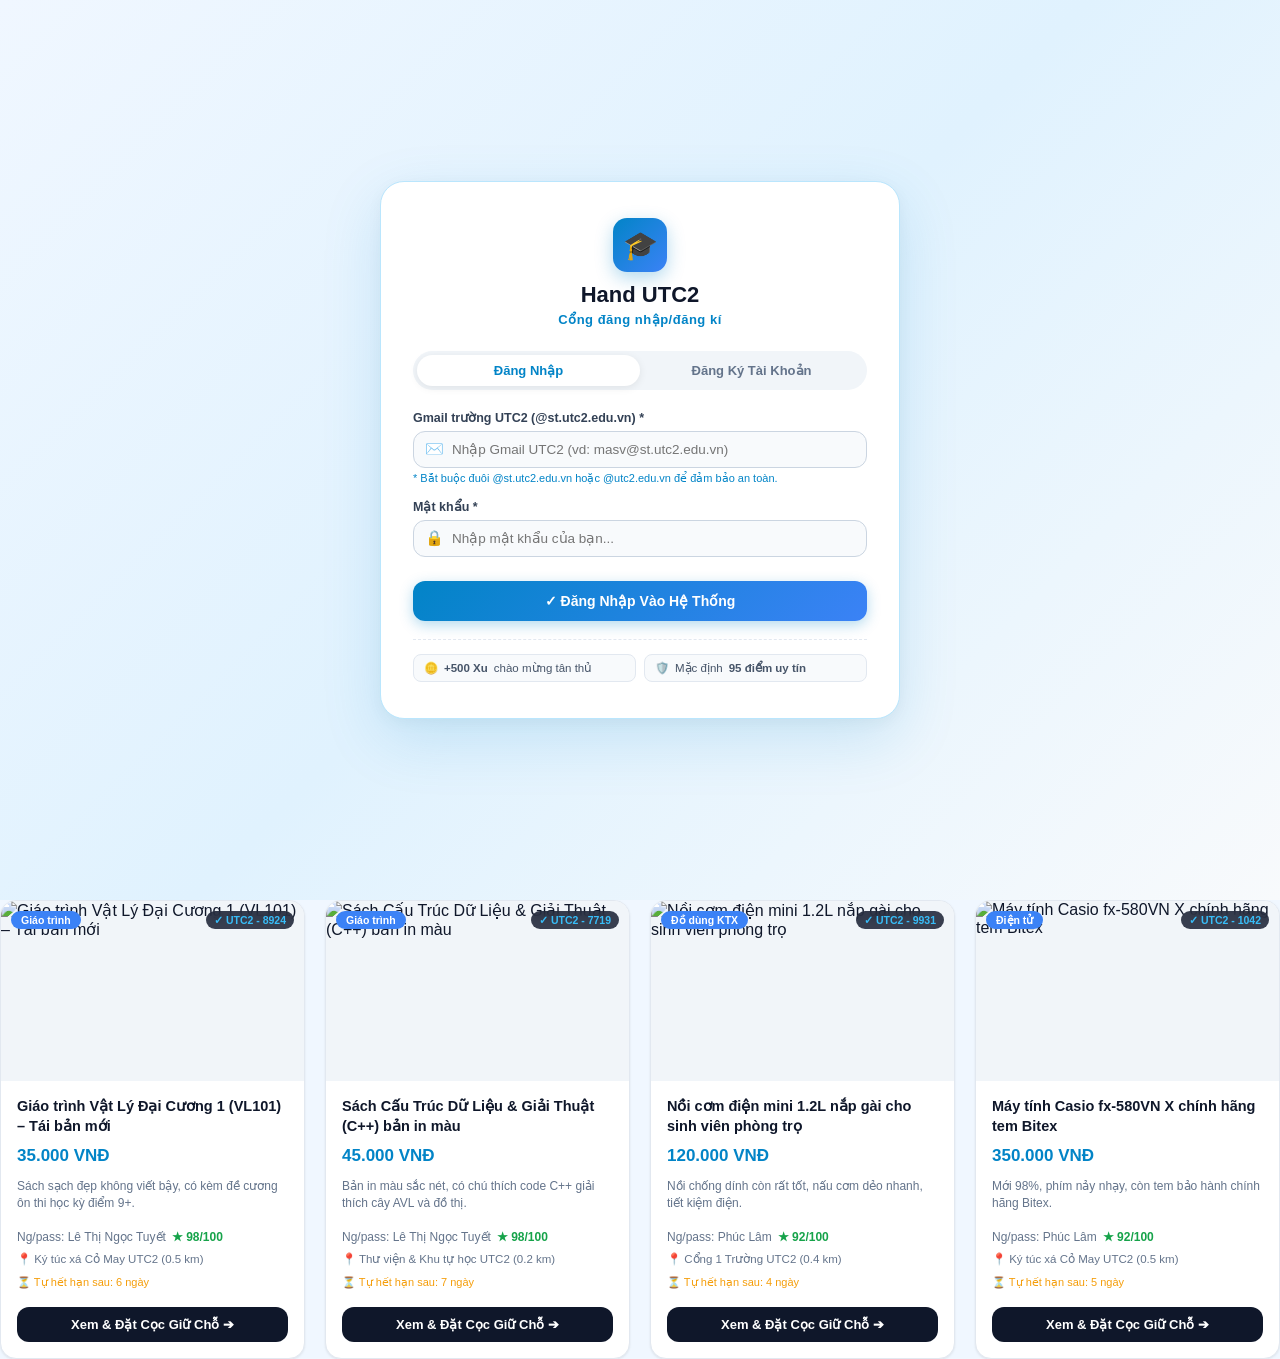
==== index.html @ 070b91fa "feat: Gan Webhook Google Apps Script chinh thuc tu dong gui OTP va TimeMark ve Gmail" ====
<!DOCTYPE html>
<html lang="vi">
<head>
    <meta charset="UTF-8">
    <meta name="viewport" content="width=device-width, initial-scale=1.0">
    <title> UTC2 - Hệ Thống Pass Đồ Sinh Viên</title>
    <link rel="stylesheet" href="styles.css">
    <link rel="icon" href="data:image/svg+xml,<svg xmlns='http://www.w3.org/2000/svg' viewBox='0 0 100 100'><text y='.9em' font-size='90'>🎓</text></svg>">
</head>
<body>

    <!-- ===================================================================
         TRANG ĐẦU TIÊN: ĐĂNG KÝ / ĐĂNG NHẬP GMAIL TRƯỜNG UTC2 & XÁC THỰC OTP
         Theo đúng yêu cầu tài liệu:
         "Ở trang đầu sẽ là trang đăng nhập/đăng ký tài khoản bằng gmail trường,
          có nhập mật khẩu và xác nhận mã otp qua gmail vừa đăng ký tránh trường
          hợp sử dụng bừa gmail của người khác."
         =================================================================== -->
    <div class="auth-page-container" id="authPageContainer">
        <div class="auth-page-card">
            <div class="auth-brand-center">
                <div class="auth-logo-badge">🎓</div>
                <h2>Hand UTC2</h2>
                <p>Cổng đăng nhập/đăng kí</p>
            </div>

            <!-- Tabs Chuyển Đổi: Đăng Nhập / Đăng Ký Mới -->
            <div class="auth-tabs-toggle">
                <button class="auth-tab-btn active" id="tabLoginBtn" onclick="switchAuthMode('login')">
                    Đăng Nhập
                </button>
                <button class="auth-tab-btn" id="tabRegisterBtn" onclick="switchAuthMode('register')">
                    Đăng Ký Tài Khoản
                </button>
            </div>

            <!-- FORM ĐĂNG KÝ / ĐĂNG NHẬP -->
            <form onsubmit="handleAuthSubmitForm(event)">
                <!-- 1. Họ và Tên (Hiện khi Đăng Ký) -->
                <div class="auth-form-group" id="authNameField" style="display:none;">
                    <label class="auth-label">Họ và tên sinh viên *</label>
                    <div class="auth-input-wrap">
                        <span class="auth-input-icon">👤</span>
                        <input type="text" id="authFullNameInput" class="auth-input" 
                               placeholder="Ví dụ: Nguyễn Văn An, Trần Thị Mai..." value="">
                    </div>
                </div>

                <!-- 2. Gmail Trường UTC2 -->
                <div class="auth-form-group">
                    <label class="auth-label">Gmail trường UTC2 (@st.utc2.edu.vn) *</label>
                    <div class="auth-input-wrap">
                        <span class="auth-input-icon">✉️️</span>
                        <input type="email" id="authEmailInput" class="auth-input" 
                               placeholder="Nhập Gmail UTC2 (vd: masv@st.utc2.edu.vn)" value="" required>
                    </div>
                    <div style="font-size:11px; color:#0284c7; margin-top:4px;">
                        * Bắt buộc đuôi @st.utc2.edu.vn hoặc @utc2.edu.vn để đảm bảo an toàn.
                    </div>
                </div>

                <!-- 3. Mật Khẩu -->
                <div class="auth-form-group">
                    <label class="auth-label">Mật khẩu *</label>
                    <div class="auth-input-wrap">
                        <span class="auth-input-icon">🔒</span>
                        <input type="password" id="authPasswordInput" class="auth-input" 
                               placeholder="Nhập mật khẩu của bạn..." value="" required>
                    </div>
                </div>

                <!-- 4. Gửi & Nhập Mã OTP Xác Nhận Danh Tính Gmail Cá Nhân (Hiện khi Đăng Ký) -->
                <div class="auth-form-group" id="authOtpSection" style="display:none;">
                    <div style="display:flex; justify-content:space-between; align-items:center; margin-bottom:4px;">
                        <label class="auth-label" style="margin:0;">Mã OTP 6 số nhận từ thư Gmail *</label>
                        <span style="font-size:11px; color:#16a34a; font-weight:700;">🛡️ Bảo mật Gmail</span>
                    </div>
                    <div class="auth-otp-row">
                        <div class="auth-input-wrap" style="flex:1;">
                            <span class="auth-input-icon">🔑</span>
                            <input type="text" id="authOtpInput" class="auth-input" 
                                   placeholder="Gõ mã 6 số từ thư Gmail..." maxlength="6" autocomplete="off" style="letter-spacing:4px; font-weight:800; font-size:16px; text-align:center;">
                        </div>
                        <button type="button" class="btn-get-otp" id="sendOtpBtn" onclick="requestOtpCode(event)">
                            📩 Gửi Mã Về Gmail
                        </button>
                    </div>
                </div>

                <!-- HỘP THÔNG BÁO VÀ HƯỚNG DẪN KIỂM TRA HÒM THƯ GMAIL (BẢO MẬT, KHÔNG HIỂN THỊ MÃ TRÊN MÀN HÌNH) -->
                <div class="mock-email-box" id="mockEmailNotification" style="display:none; background:#f0fdf4; border:1.5px solid #86efac; border-radius:12px; padding:16px; text-align:left; box-shadow: 0 4px 12px rgba(16, 185, 129, 0.1);">
                    <div style="display:flex; align-items:center; justify-content:space-between; margin-bottom:10px; border-bottom:1px dashed #bbf7d0; padding-bottom:8px;">
                        <div style="display:flex; align-items:center; gap:8px;">
                            <span style="font-size:22px;">📬</span>
                            <div>
                                <strong style="color:#15803d; font-size:13.5px; display:block;">ĐÃ PHÁT LỆNH GỬI MÃ XÁC THỰC VỀ GMAIL</strong>
                                <span style="font-size:11px; color:#64748b;">Mở hòm thư Gmail của bạn để lấy mã 6 số</span>
                            </div>
                        </div>
                        <span class="badge-count" style="background:#dcfce7; color:#15803d; font-size:11px; padding:3px 8px; border-radius:12px;" id="otpStatusBadge">Đã Phát Lệnh</span>
                    </div>

                    <div style="font-size:12.5px; color:#334155; line-height:1.5; margin-bottom:10px;">
                        Hệ thống gửi mã xác nhận đến: <strong id="mockTargetEmail" style="color:#0284c7; font-size:13px; font-family:monospace;">sinhvien@st.utc2.edu.vn</strong>
                    </div>

                    <!-- HƯỚNG DẪN KIỂM TRA GMAIL -->
                    <div style="background:#ffffff; border:1px solid #86efac; border-radius:8px; padding:12px; font-size:12px; color:#166534; margin-bottom:12px; line-height:1.6;">
                        👉 <strong>Bước 1:</strong> Mở ứng dụng <strong>Gmail</strong> trên điện thoại hoặc mở tab mới tại <a href="https://mail.google.com" target="_blank" style="color:#0284c7; text-decoration:underline; font-weight:700;">mail.google.com</a>.<br>
                        👉 <strong>Bước 2:</strong> Kiểm tra thư mới (tìm cả trong mục <em>Hộp thư đến</em> và <em>Thư rác / Spam / Quảng cáo</em>).<br>
                        👉 <strong>Bước 3:</strong> Mở thư lấy <strong>mã OTP 6 số</strong> nhập vào ô bên trên để hoàn tất đăng ký. <em>(Nếu thư hiển thị liên kết <strong>"Sign in"</strong>, bạn cũng có thể bấm trực tiếp vào chữ Sign in để xác thực tự động).</em>
                    </div>

                    <div style="display:flex; justify-content:space-between; align-items:center; flex-wrap:wrap; gap:8px;">
                        <a href="https://mail.google.com" target="_blank" class="apply-filter-btn" style="background:#ea4335; width:auto; padding:7px 16px; margin:0; text-decoration:none; font-size:12px; display:inline-flex; align-items:center; gap:6px; font-weight:700;">
                            <span>✉️</span> Mở Hộp Thư Gmail (mail.google.com) ➔
                        </a>
                        <span style="font-size:11.5px; color:#64748b;" id="otpTimerText">Mã có hiệu lực trong 5 phút</span>
                    </div>
                </div>

                <!-- Nút Xác Nhận Đăng Ký / Đăng Nhập -->
                <button type="submit" class="auth-submit-btn" id="authSubmitButton">
                    ✓ Đăng Nhập Vào Hệ Thống
                </button>
            </form>

            <!-- Phúc lợi khởi tạo tài khoản -->
            <div class="auth-benefit-pills">
                <div class="benefit-pill-item">
                    <span>🪙</span> <strong>+500 Xu</strong> chào mừng tân thủ
                </div>
                <div class="benefit-pill-item">
                    <span>🛡️</span> Mặc định <strong>95 điểm uy tín</strong>
                </div>
            </div>
        </div>
    </div>

    <!-- ===================================================================
         GIAO DIỆN CHÍNH (XUẤT HIỆN SAU KHI ĐĂNG NHẬP / ĐĂNG KÝ THÀNH CÔNG)
         =================================================================== -->
    <div id="mainAppInterface" style="display:none;">
        <!-- ==========================================
             TOP NAVBAR
             ========================================== -->
        <header class="navbar">
            <!-- Logo Hand UTC2 -->
            <a class="brand" onclick="switchNavTab('home')">
                <div class="brand-icon">🎓</div>
                <div class="brand-text">
                    <h1>UTC2HAND</h1>
                    <span>tiện lợi UTC2</span>
                </div>
            </a>

            <!-- Menu Điều Hướng Chính -->
            <nav class="header-nav">
                <button class="nav-item-btn active" data-tab="home" onclick="switchNavTab('home')">
                    <span></span> Săn Đồ
                </button>
                <button class="nav-item-btn" data-tab="post" onclick="openModal('createPostModal')">
                    <span></span> Đăng Bài & TimeMark
                </button>
                <button class="nav-item-btn" data-tab="chat" onclick="openChatBetweenUsers()">
                    <span></span> Tin Nhắn <span class="badge-count" id="unreadChatBadge" style="display:none;">1</span>
                </button>
                <button class="nav-item-btn" data-tab="orders" onclick="openDepositOrders()">
                    <span></span> Đơn Cọc <span class="badge-count" id="depositOrderCount">0</span>
                </button>
                <button class="nav-item-btn" data-tab="game" onclick="switchNavTab('game')">
                    <span></span> Kéo Thả Săn Xu
                </button>
                <button class="nav-item-btn admin-tab" data-tab="admin" onclick="switchNavTab('admin')">
                    <span></span> Quản Trị Admin
                </button>
                <button class="nav-item-btn" data-tab="profile" onclick="switchNavTab('profile')">
                    <span></span> Cá Nhân
                </button>
            </nav>

            <!-- Nhóm Tài Khoản & Chuyển Đổi Nhanh -->
            <div class="user-actions">
                <!-- Huy hiệu Trực Tuyến Đa Máy Realtime -->
                <div id="onlineSyncIndicator" class="online-share-btn" style="background:#f0fdf4; border-color:#86efac; cursor:default;" title="Đồng bộ đa máy đang hoạt động">
                    <span style="display:inline-block; width:8px; height:8px; background:#10b981; border-radius:50%; margin-right:4px;"></span>
                    <span style="font-size:11.5px; font-weight:700; color:#15803d;">Online Đa Máy</span>
                </div>

               

               

                <!-- Nút Đổi Tài Khoản Sinh Viên (Ẩn để mỗi người dùng đúng tài khoản của mình) -->
                <button class="switch-user-btn" id="quickSwitchUserBtn" style="display:none;" onclick="toggleQuickAccount()">
                    Đổi tài khoản
                </button>

                <!-- Huy hiệu Sinh viên & Số Xu -->
                <div class="user-profile-badge" onclick="switchNavTab('profile')">
                    <div class="user-avatar-circle" id="userAvatarText">U</div>
                    <div style="font-size:12px; line-height:1.2;">
                        <div id="navUserName" style="font-weight:700;">Sinh viên UTC2</div>
                        <div style="color:var(--gold); font-size:11px;">🪙 <span id="navUserCoins">500</span> Xu</div>
                    </div>
                </div>

                

                <!-- Nút Đăng Xuất quay lại Trang Đăng Nhập -->
                <button class="logout-icon-btn" title="Đăng Xuất / Đổi Gmail" onclick="logoutToAuthScreen()">
                    <span></span> Thoát
                </button>
            </div>
        </header>

        <!-- ==========================================
             HERO SEARCH BANNER (THEO HÌNH ẢNH MẪU)
             ========================================== -->
        <div class="hero-search-wrapper" id="heroBannerSection">
            <div class="hero-search-card">
                <!-- Badges Thuật toán nhỏ gọn -->
                <div class="hero-badges-row">
                    <span class="hero-mini-badge">⚡Nhanh Tiện An toàn dành cho sinh viên</span>
                    <span class="hero-mini-badge">⚖️ Rẻ,Uy tín,Chân thật</span>
                </div>

                <h2 class="hero-title">Tìm giáo trình, mã môn & đồ dùng UTC2</h2>
                <p class="hero-subtitle">Hệ thống gợi ý từ khóa hoàn thành tức thì dựa trên tần suất tra cứu thực tế</p>

                <!-- Ô Tìm Kiếm với nút Tìm kiếm bên trong -->
                <div class="hero-input-box">
                    <span class="hero-input-icon">🔍</span>
                    <input type="text" id="mainSearchInput" class="hero-search-input" 
                           placeholder="Thử gõ: VL101, casio, toán, c++, nồi cơm, máy sấy, lap trinh..." autocomplete="off">
                    <button class="hero-submit-btn" onclick="executeSearch()">
                        Tìm kiếm ➔
                    </button>

                    <!-- Trie Autocomplete Dropdown -->
                    <div class="autocomplete-dropdown" id="searchAutocompleteDropdown"></div>
                </div>
            </div>
        </div>

        <!-- ==========================================
             MÀN HÌNH 1: SĂN ĐỒ (HOME VIEW)
             ========================================== -->
        <main class="main-content-layout" id="mainHomeView">
            <!-- CỘT BÊN TRÁI: BỘ LỌC CHỌN LỌC -->
<aside id="filterSidebarAside" style="display:none;">                <div class="sidebar-filter-card">
                  <div class="filter-header">
                        <span>⚡ Bộ Lọc Chọn Lọc</span>
                        <button class="reset-filter-btn" onclick="resetFilters()">Đặt lại</button>
                    </div>

                    <!-- 1. Khoảng giá mong muốn (AVL Tree) -->
                    <div>
                        <div class="filter-section-title">
                            <span>Khoảng Giá Mong Muốn</span>
                            <span class="mini-tag-info">AVL Tree</span>
                        </div>
                        <div class="price-range-inputs">
                            <input type="text" id="filterPriceMin" value="Từ: 0 đ" readonly>
                            <input type="text" id="filterPriceMax" value="Đến: 300k" readonly>
                        </div>
                        <input type="range" class="price-slider-bar" id="priceRangeSlider" min="20000" max="650000" step="10000" value="350000">
                        <div style="font-size:11px; color:#94a3b8; margin-top:4px;">
                            Lọc nhị phân tự cân bằng O(log N + K)
                        </div>
                    </div>

                    <!-- 2. Khoảng cách quanh UTC2 -->
                    <div>
                        <div class="filter-section-title">
                            <span>Khoảng cách quanh UTC2</span>
                            <span id="distanceDisplayVal" style="color:var(--primary); font-weight:700;">5 km</span>
                        </div>
                        <div class="distance-slider-box">
                            <input type="range" class="price-slider-bar" id="distanceRangeSlider" min="1" max="10" step="1" value="5">
                            <div class="distance-labels-row">
                                <span>Cổng trường (0.5km)</span>
                                <span>KTX  (1.5km)</span>
                            </div>
                        </div>
                    </div>

                    <!-- 3. Danh mục mặt hàng -->
                    <div>
                        <div class="filter-section-title">
                            <span>Danh mục mặt hàng</span>
                        </div>
                        <div class="category-filter-list">
                            <label class="category-radio-item">
                                <input type="radio" name="catFilter" value="ALL" checked onchange="filterCategory('ALL')">
                                <span>Tất cả sản phẩm</span>
                            </label>
                            <label class="category-radio-item">
                                <input type="radio" name="catFilter" value="GiaoTrinh" onchange="filterCategory('GiaoTrinh')">
                                <span>📚 Giáo trình & Sách học</span>
                            </label>
                            <label class="category-radio-item">
                                <input type="radio" name="catFilter" value="DoDienTu" onchange="filterCategory('DoDienTu')">
                                <span>💻 Thiết bị điện tử, Casio</span>
                            </label>
                            <label class="category-radio-item">
                                <input type="radio" name="catFilter" value="DoGiaDung" onchange="filterCategory('DoGiaDung')">
                                <span>🍳 Đồ dùng sinh viên, KTX</span>
                            </label>
                        </div>
                    </div>

                    <!-- Thông tin DSA Engine (gọn nhẹ) -->
                    <div style="background:#f8fafc; border:1px solid #e2e8f0; border-radius:10px; padding:12px; font-size:11.5px; color:#64748b;">
                        <div style="font-weight:700; color:#334155; margin-bottom:4px;">Thông tin DSA Engine:</div>
                        <div id="dsaEngineInfoText">AVL Tree lọc được 4 sp trong tầm giá [0 - 350.000 đ].</div>
                    </div>

                    <!-- Nút áp dụng bộ lọc -->
                    <button class="apply-filter-btn" onclick="applyFilters()">
                        ✓ Áp dụng bộ lọc
                    </button>
                </div>
            </aside>

            <!-- CỘT BÊN PHẢI: FEED SẢN PHẨM -->
            <section>
                <div class="feed-top-bar">
    <div style="display:flex; align-items:center; gap:12px;">
        <button type="button" id="btnToggleFilterMode" class="btn-outline-chat" style="padding:6px 14px; font-size:12.5px; font-weight:700;" onclick="toggleSidebarFilter()">
             Bộ Lọc: Đang Tắt (Hiện tất cả đồ)
        </button>
        <div class="feed-count-text" id="feedCountDisplay">
            Hiển thị <strong>5 món đồ</strong> sẵn sàng pass
        </div>
    </div>

    </div>
    <!-- giữ nguyên phần sắp xếp bên phải -->
                    <div style="display:flex; align-items:center; gap:8px;">
                        <span style="font-size:12.5px; color:#64748b;">Sắp xếp:</span>
                        <select class="feed-sort-select" id="sortSelect" onchange="handleSortChange(this.value)">
                            <option value="newest">Mới đăng nhất</option>
                            <option value="priceAsc">Giá thấp đến cao</option>
                            <option value="priceDesc">Giá cao đến thấp</option>
                            <option value="distance">Gần tôi nhất (KD-Tree)</option>
                        </select>
                    </div>
                </div>

                <!-- Lưới Sản Phẩm -->
                <div class="product-cards-grid" id="productGridContainer">
                    <!-- Cards rendered dynamically via JS -->
                </div>
            </section>
        </main>

        <!-- ==========================================
             MÀN HÌNH 2: QUẢN TRỊ ADMIN (THEO FILE WORD)
             Admin có quyền: Cảnh cáo tài khoản, Xóa bài rác/phá giá, Nhắc nhở, Duyệt kiểm chứng uy tín
             Admin KHÔNG có quyền truy cập tin nhắn riêng tư sinh viên
             ========================================== -->
        <div class="admin-dashboard-container" id="adminDashboardSection">
            <!-- Header Huy Hiệu Quản Trị Viên Cấp Cao -->
            <div style="background: linear-gradient(135deg, #0284c7 0%, #0369a1 100%); color:#ffffff; border-radius:12px; padding:16px 22px; display:flex; justify-content:space-between; align-items:center; flex-wrap:wrap; gap:12px; box-shadow:0 8px 24px rgba(2, 132, 199, 0.25);">
                <div style="display:flex; align-items:center; gap:14px;">
                    <div style="width:46px; height:46px; border-radius:50%; background:#ffffff; color:#0284c7; font-size:22px; font-weight:900; display:flex; align-items:center; justify-content:center; box-shadow:0 4px 10px rgba(0,0,0,0.1);">👑</div>
                    <div>
                        <div style="font-size:16.5px; font-weight:800; letter-spacing:0.3px;">PHÂN HỆ QUẢN TRỊ VIÊN HỆ THỐNG HAND UTC2</div>
                        <div style="font-size:13px; opacity:0.95; margin-top:2px;">
                            Tài khoản quản trị được ủy quyền duy nhất: <strong style="background:rgba(255,255,255,0.25); padding:2px 8px; border-radius:6px; font-family:monospace; font-size:13.5px;">6651071091@st.utc2.edu.vn</strong>
                        </div>
                    </div>
                </div>
                <div style="display:flex; align-items:center; gap:10px;">
                    <span style="background:rgba(255,255,255,0.2); padding:6px 14px; border-radius:20px; font-size:12px; font-weight:700;">🛡️ Toàn Quyền Điều Hành</span>
                    <button onclick="switchNavTab('home')" style="background:#ffffff; color:#0284c7; border:none; padding:8px 16px; border-radius:8px; font-size:12.5px; font-weight:700; cursor:pointer;">🛍️ Về Săn Đồ</button>
                </div>
            </div>

            <!-- Banner Cam Kết Bảo Mật Quyền Riêng Tư -->
            <div class="admin-privacy-banner">
                <strong> QUY ĐỊNH BẢO MẬT & PHÂN QUYỀN ADMIN HANDUTC2:</strong><br>
                Admin KHÔNG có quyền truy cập tin nhắn riêng tư của sinh viên hay can thiệp giao dịch nhạy cảm. 
                Admin có quyền: <strong>Cảnh cáo tài khoản vi phạm</strong>, <strong>Xóa bài đăng rác / phá giá</strong>, 
                <strong>Nhắc nhở người dùng</strong>, và <strong>Duyệt kiểm chứng kháng nghị uy tín</strong> để ngăn chặn hành vi chơi xấu dìm điểm rèn luyện!
            </div>

            <!-- Thống Kê Tổng Quan Hệ Thống -->
            <div class="admin-stats-grid">
                <div class="admin-stat-card">
                    <div class="admin-stat-label">Tổng bài đăng hoạt động</div>
                    <div class="admin-stat-number" id="adminTotalPosts">4</div>
                </div>
                <div class="admin-stat-card" style="border-left:4px solid #f59e0b; background:#fffbeb;">
                    <div class="admin-stat-label" style="color:#b45309; font-weight:700;">Bài đăng chờ duyệt TimeMark</div>
                    <div class="admin-stat-number" style="color:#d97706;" id="adminPendingPostsCount">0</div>
                </div>
                <div class="admin-stat-card">
                    <div class="admin-stat-label">Tài khoản sinh viên đã xác thực</div>
                    <div class="admin-stat-number">2</div>
                </div>
                <div class="admin-stat-card">
                    <div class="admin-stat-label">Kháng nghị điểm uy tín chờ duyệt</div>
                    <div class="admin-stat-number" style="color:#f59e0b;" id="adminPendingDisputes">1</div>
                </div>
                <div class="admin-stat-card">
                    <div class="admin-stat-label">Cảnh cáo vi phạm đã phát ra</div>
                    <div class="admin-stat-number" style="color:#ef4444;" id="adminWarningsCount">0</div>
                </div>
            </div>

            <!-- Panel Ưu Tiên: Phê Duyệt Bài Đăng Chờ Duyệt (Kiểm Tra Mã OTP & Ảnh TimeMark) -->
            <div class="admin-panel-card" style="border: 2px solid #0284c7; box-shadow: 0 4px 16px rgba(2,132,199,0.12);">
                <div class="admin-panel-header" style="background: linear-gradient(135deg, #f0f9ff 0%, #e0f2fe 100%); padding: 14px 18px; border-bottom: 1px solid #bae6fd;">
                    <div class="admin-panel-title" style="color: #0369a1;">
                        <span>🛡️</span> Phê Duyệt Bài Đăng Chờ Duyệt (Kiểm Tra Mã OTP & Ảnh TimeMark)
                        <span id="adminPendingBadge" style="background:#ef4444; color:#fff; font-size:11px; padding:2px 8px; border-radius:12px; margin-left:8px; font-weight:800;">0 bài chờ</span>
                    </div>
                    <span style="font-size:12px; color:#0369a1; font-weight:600;">Soi ảnh giấy ghi mã OTP TimeMark + thời gian để phê duyệt bài lên trang chính</span>
                </div>

                <div style="overflow-x:auto;">
                    <table class="admin-table">
                        <thead>
                            <tr>
                                <th>Sản Phẩm & Giá Pass</th>
                                <th>Sinh Viên / Gmail</th>
                                <th>Mã OTP Cấp Cho Bài</th>
                                <th>Ảnh SP & Ảnh Chụp Cùng Giấy TimeMark</th>
                                <th>Thời Gian Gửi</th>
                                <th>Quyết Định Của Admin</th>
                            </tr>
                        </thead>
                        <tbody id="adminPendingPostsTableBody">
                            <!-- Rendered by JS -->
                        </tbody>
                    </table>
                </div>
            </div>

            <!-- Panel 1: Quản Lý & Xóa Bài Đăng Rác / Phá Giá -->
            <div class="admin-panel-card">
                <div class="admin-panel-header">
                    <div class="admin-panel-title">
                        <span>📦</span> Quản Lý Toàn Bộ Bài Đăng Đã Duyệt (Tin Hoạt Động)
                    </div>
                    <span style="font-size:12px; color:#64748b;">Admin có quyền xóa bài đăng vi phạm TimeMark hoặc phá giá</span>
                </div>

                <div style="overflow-x:auto;">
                    <table class="admin-table">
                        <thead>
                            <tr>
                                <th>Tên Sản Phẩm</th>
                                <th>Giá Pass</th>
                                <th>Người Đăng</th>
                                <th>Mã TimeMark</th>
                                <th>Hạn Còn</th>
                                <th>Hành Động Admin</th>
                            </tr>
                        </thead>
                        <tbody id="adminPostsTableBody">
                            <!-- Rendered by JS -->
                        </tbody>
                    </table>
                </div>
            </div>

            <!-- Panel 2: Quản Lý Tài Khoản, Cảnh Cáo & Nhắc Nhở -->
            <div class="admin-panel-card">
                <div class="admin-panel-header">
                    <div class="admin-panel-title">
                        <span>👥</span> Danh Sách Tài Khoản Sinh Viên (Cảnh Cáo & Nhắc Nhở)
                    </div>
                    <span style="font-size:12px; color:#64748b;">Nhắc nhở hoặc cảnh cáo tài khoản có dấu hiệu bùng hàng / spam</span>
                </div>

                <div style="overflow-x:auto;">
                    <table class="admin-table">
                        <thead>
                            <tr>
                                <th>Sinh Viên</th>
                                <th>Email Trường</th>
                                <th>Điểm Uy Tín</th>
                                <th>Số Xu</th>
                                <th>Trạng Thái</th>
                                <th>Hành Động Admin</th>
                            </tr>
                        </thead>
                        <tbody id="adminUsersTableBody">
                            <!-- Rendered by JS -->
                        </tbody>
                    </table>
                </div>
            </div>

            <!-- Panel 3: Xét Duyệt Khiếu Nại Giao Dịch & Trừ Điểm Uy Tín -->
            <div class="admin-panel-card">
                <div class="admin-panel-header">
                    <div class="admin-panel-title">
                        <span>⚖️</span> Xét Duyệt Khiếu Nại Giao Dịch & Trừ Điểm Uy Tín (Boom Hàng, Hàng Lỗi, Không Xác Nhận)
                    </div>
                    <span style="font-size:12px; color:#64748b;">Xem xét bằng chứng để trừ điểm uy tín người vi phạm hoặc khôi phục điểm cho sinh viên</span>
                </div>

                <div style="overflow-x:auto;">
                    <table class="admin-table">
                        <thead>
                            <tr>
                                <th>Người Báo Cáo / Bị Báo Cáo</th>
                                <th>Loại Vi Phạm & Đơn Hàng</th>
                                <th>Lý Do & Bằng Chứng Cụ Thể</th>
                                <th>Mức Phạt / Thời Gian</th>
                                <th>Hành Động Xét Duyệt</th>
                            </tr>
                        </thead>
                        <tbody id="adminDisputesTableBody">
                            <!-- Rendered by JS -->
                        </tbody>
                    </table>
                </div>
            </div>
        </div>

        <!-- ==========================================
             MÀN HÌNH 3: MINI-GAME SĂN XU BLOCKLASH
             ========================================== -->
        <div class="game-tab-view" id="gameSectionView">
            <div style="text-align:center;">
                <h2 style="font-size:24px; font-weight:800; color:#0284c7;">
                    🎮 CHƠI GAME NHẬN THƯỞNG
                </h2>
                <p style="font-size:13.5px; color:#64748b; margin-top:4px;">
                    Chơi game phá gạch: Đạt <strong>trên 1000 điểm</strong> nhận ngay <strong>10 xu</strong>. 
                    Tỷ lệ quy đổi: <strong>1000 xu = 1.000 VNĐ</strong> giảm trực tiếp tiền đặt mua pass đồ!
                </p>
            </div>

            <div class="game-canvas-wrap">
                <canvas id="gameCanvas"></canvas>
            </div>

            <div style="display:flex; gap:12px;">
                <button class="apply-filter-btn" style="background:#0284c7; width:auto; padding:10px 24px;" onclick="if(window.game) window.game.startGame()">
                    ▶ Bắt Đầu Chơi / Chơi Lại
                </button>
                <button class="btn-outline-chat" style="padding:10px 20px;" onclick="switchNavTab('home')">
                    🛍 Quay Lại Mua Đồ
                </button>
            </div>
        </div>

        <!-- ==========================================
             MÀN HÌNH 4: CÁ NHÂN & ĐIỂM UY TÍN
             ========================================== -->
        <div class="game-tab-view" id="profileSectionView" style="max-width:800px;">
            <div style="width:100%;">
                <div style="display:flex; justify-content:space-between; align-items:center; flex-wrap:wrap; gap:16px;">
                    <div style="display:flex; align-items:center; gap:14px;">
                        <div class="user-avatar-circle" style="width:52px; height:52px; font-size:22px;" id="profileAvatarCircle">U</div>
                        <div>
                            <h3 id="profileFullName" style="font-size:18px; color:#0f172a;">Sinh viên UTC2</h3>
                            <div style="font-size:12.5px; color:#64748b;" id="profileEmail">sinhvien@st.utc2.edu.vn</div>
                            <div style="margin-top:4px; font-size:12.5px; color:#16a34a; font-weight:700;">
                                🛡 Điểm Uy Tín: <span id="profileRepScore">95</span>/100
                            </div>
                        </div>
                    </div>

                    <div style="display:flex; gap:10px;">
                        <button class="btn-outline-chat" style="font-size:12px; padding:8px 14px;" onclick="openReputationRules()">
                            Quy chế uy tín
                        </button>
                        <button class="apply-filter-btn" style="background:#0284c7; width:auto; font-size:12px; padding:8px 16px;" onclick="openModal('createPostModal')">
                            + Đăng Đồ Pass
                        </button>
                    </div>
                </div>

                <hr style="border:none; border-top:1px solid #e2e8f0; margin:18px 0;">

                <div style="display:grid; grid-template-columns:1fr 1fr; gap:16px;">
                    <div>
                        <h4 style="font-size:14px; color:#0284c7; margin-bottom:10px;">📦 Bài đăng của tôi</h4>
                        <div id="myPostsListContainer"></div>
                    </div>
                    <div>
                        <h4 style="font-size:14px; color:#d97706; margin-bottom:10px;">📜 Lịch sử cọc & pass đồ</h4>
                        <div id="purchaseHistoryContainer"></div>
                    </div>
                </div>
            </div>
        </div>
    </div>

    <!-- ==========================================
         CỬA SỔ CHAT GIỮA TÀI KHOẢN A VÀ B (THỜI GIAN THỰC, KHÔNG CÓ BOT TỰ ĐỘNG)
         ========================================== -->
    <div class="chat-window-container" id="chatWindow">
        <div class="chat-header">
            <div>
                <h4 id="chatHeaderName" style="font-size:14px; font-weight:700;">Hội thoại trực tiếp</h4>
                <div class="chat-partner-sub" id="chatHeaderSubtitle">Bạn đang nhắn tin với Phúc Lâm</div>
            </div>
            <button class="checkout-close-btn" style="position:static; width:28px; height:28px; background:rgba(255,255,255,0.2); color:#fff;" onclick="closeChatWindow()">✕</button>
        </div>

        <!-- Vùng hiển thị tin nhắn -->
        <div class="chat-messages-area" id="chatMessagesArea">
            <!-- Messages rendered dynamically -->
        </div>

        <!-- Khung nhập tin nhắn thủ công -->
        <div class="chat-input-bar">
            <input type="text" id="chatInputText" placeholder="Nhập tin nhắn trao đổi đồ..." onkeydown="if(event.key==='Enter') sendManualMessage()">
            <button class="apply-filter-btn" style="background:#0284c7; width:auto; padding:6px 14px; margin-top:0;" onclick="sendManualMessage()">Gửi</button>
        </div>
    </div>

    <!-- ==========================================
         MODAL THANH TOÁN & ĐẶT CỌC GIỮ CHỖ
         ========================================== -->
    <div class="checkout-modal-overlay" id="checkoutOrderModal">
        <div class="checkout-modal-card">
            <button class="checkout-close-btn" onclick="closeCheckoutModal()">✕</button>

            <div class="checkout-image-preview">
                <img id="modalProductImage" src="" alt="Sản phẩm">
                <span class="checkout-image-timemark" id="modalProductTimeMark">
                    ✓ Xác minh TimeMark: UTC2 - 8924
                </span>
            </div>

            <div class="checkout-tags-row">
                <span class="tag-blue" id="modalProductCategory">Giáo trình</span>
                <span class="tag-green">✓ Đã kiểm duyệt ảnh thật</span>
                <span class="tag-orange" id="modalProductExpiry">Hết hạn sau: 6 ngày</span>
            </div>

            <h3 class="checkout-title" id="modalProductTitle">
                Giáo trình Vật Lý Đại Cương 1 (VL101) – Tái bản mới
            </h3>
            <div class="checkout-price" id="modalProductPrice">
                35.000 VNĐ
            </div>

            <!-- Mô tả chi tiết món đồ -->
            <div style="background:#f8fafc; border:1px solid #e2e8f0; border-radius:10px; padding:10px 14px; margin-bottom:14px;">
                <div style="font-size:11.5px; font-weight:700; color:#64748b; text-transform:uppercase; margin-bottom:4px;">📝 Mô tả chi tiết sản phẩm:</div>
                <div id="modalProductDescription" style="font-size:13px; color:#334155; line-height:1.5; white-space:pre-line;">
                    Món đồ được đăng pass trực tiếp tại campus UTC2.
                </div>
            </div>

            <div class="checkout-info-grid">
                <div class="checkout-info-row">
                    <span>Người đăng pass:</span>
                    <strong id="modalSellerName" style="color:#0f172a;">Lê Thị Ngọc Tuyết</strong>
                </div>
                <div class="checkout-info-row">
                    <span>Điểm uy tín người bán:</span>
                    <span id="modalSellerRep" style="color:#16a34a; font-weight:700;">★ 98/100</span>
                </div>
                <div class="checkout-info-row">
                    <span>Địa điểm hẹn giao nhận:</span>
                    <strong id="modalSellerLocation" style="color:#0f172a;">Ký túc xá Cỏ May UTC2 (0.5 km)</strong>
                </div>
            </div>

            <!-- Khung đặt cọc & tiền ship & giảm tiền xu -->
            <div class="checkout-deposit-box">
                <div class="deposit-box-header">
                    <span class="deposit-title">
                        🛡 Đặt cọc chống bùng hẹn (OOP Strategy)
                    </span>
                    <span class="deposit-pill">10% cọc (Uy tín cao)</span>
                </div>

                <div class="deposit-row">
                    <span>Tiền cọc giữ đồ:</span>
                    <span class="deposit-amount" id="depositAmountText">3.000 VNĐ</span>
                </div>

                <div class="shipping-options-row">
                    <span>Hình thức giao & Tiền ship:</span>
                    <select class="shipping-select" id="shippingSelectOption" onchange="updateCheckoutCalculations()">
                        <option value="0">Gặp tại điểm hẹn campus (+0 đ)</option>
                        <option value="5000">Mang tận phòng KTX/trọ Man Thiện (+5.000 đ)</option>
                        <option value="10000">Giao nhanh ngoài giờ (+10.000 đ)</option>
                    </select>
                </div>

                <label class="coin-discount-checkbox-row">
                    <input type="checkbox" id="useCoinDiscountCheckbox" checked onchange="updateCheckoutCalculations()">
                    <span id="coinDiscountLabelText">
                        Dùng 20000 UniCoins săn được để giảm 2.000 đ
                    </span>
                </label>

                <div class="deposit-note-text">
                    * Tiền cọc được bảo vệ tự động và hoàn trả 100% về ví khi 2 bạn gặp nhau trao đồ thành công.
                </div>
            </div>

            <!-- Tổng thanh toán -->
            <div class="checkout-total-banner">
                <div class="checkout-total-label">
                    Tổng số tiền thanh toán / cọc:
                    <div style="font-size:11px; font-weight:normal; color:#64748b;" id="calculationBreakdownText">
                        (Giá đồ + Ship - Giảm xu)
                    </div>
                </div>
                <div class="checkout-total-number" id="finalTotalPaymentText">
                    38.000 VNĐ
                </div>
            </div>

            <div class="checkout-actions-row">
                <button class="btn-outline-chat" onclick="openChatFromModal()">
                    💬 Nhắn tin hẹn gặp
                </button>
                <button class="btn-primary-confirm" id="confirmDepositBtn" onclick="confirmDepositOrder()">
                    🤝 Đặt Cọc & Giữ Chỗ
                </button>
            </div>
        </div>
    </div>

    <!-- ==========================================
         MODAL ĐĂNG BÀI PASS ĐỒ (TIMEMARK)
         ========================================== -->
    <div class="checkout-modal-overlay" id="createPostModal">
        <div class="checkout-modal-card" style="max-width:520px;">
            <button class="checkout-close-btn" onclick="closeModal('createPostModal')">✕</button>
            <h3 style="font-size:18px; font-weight:800; color:#0f172a; margin-bottom:4px;">✨ Đăng Bài Pass Đồ Mới</h3>
            <p style="font-size:12.5px; color:#64748b; margin-bottom:16px;">Nhập thông tin món đồ cần pass tại campus UTC2.</p>

            <form onsubmit="handlePostSubmit(event)">
                <div style="margin-bottom:12px;">
                    <label style="display:block; font-size:12.5px; font-weight:600; color:#334155; margin-bottom:4px;">Tên món đồ / Giáo trình *</label>
                    <input type="text" id="newPostTitle" class="hero-search-input" style="padding:10px 14px; border:1px solid #cbd5e1; box-shadow:none;" placeholder="Ví dụ: Giáo trình Vật Lý Đại Cương 1 (VL101)..." required>
                </div>

                <div style="display:grid; grid-template-columns:1fr 1fr; gap:12px; margin-bottom:12px;">
                    <div>
                        <label style="display:block; font-size:12.5px; font-weight:600; color:#334155; margin-bottom:4px;">Giá pass (VNĐ) *</label>
                        <input type="number" id="newPostPrice" class="hero-search-input" style="padding:10px 14px; border:1px solid #cbd5e1; box-shadow:none;" placeholder="35000" min="5000" required>
                    </div>
                    <div>
                        <label style="display:block; font-size:12.5px; font-weight:600; color:#334155; margin-bottom:4px;">Danh mục *</label>
                        <select id="newPostCategory" class="feed-sort-select" style="width:100%; padding:10px;">
                            <option value="GiaoTrinh">Giáo trình & Sách học</option>
                            <option value="DoDienTu">Thiết bị điện tử, Casio</option>
                            <option value="DoGiaDung">Đồ dùng sinh viên, KTX</option>
                        </select>
                    </div>
                </div>

                <!-- Mô tả chi tiết món đồ -->
                <div style="margin-bottom:12px;">
                    <label style="display:block; font-size:12.5px; font-weight:600; color:#334155; margin-bottom:4px;">Mô tả chi tiết sản phẩm *</label>
                    <textarea id="newPostDescription" class="hero-search-input" rows="3" style="padding:10px 14px; border:1px solid #cbd5e1; box-shadow:none; resize:vertical; font-family:inherit; width:100%; box-sizing:border-box;" placeholder="Mô tả tình trạng đồ dùng, độ mới, giáo trình có ghi chú gì không, phụ kiện kèm theo..." required></textarea>
                </div>

                <div style="margin-bottom:12px;">
                    <label style="display:block; font-size:12.5px; font-weight:600; color:#334155; margin-bottom:4px;">Vị trí / Địa điểm hẹn gặp tại UTC2 *</label>
                    <input type="text" id="newPostLocation" class="hero-search-input" style="padding:10px 14px; border:1px solid #cbd5e1; box-shadow:none;" placeholder="Tự nhập vị trí (Ví dụ: Cổng 1 UTC2, KTX Cỏ May, Phòng học C102, Sân bóng...)" value="" required>
                </div>

                <!-- Tải ảnh từ tệp file hoặc dán URL -->
                <div style="margin-bottom:16px;">
                    <label style="display:block; font-size:12.5px; font-weight:600; color:#334155; margin-bottom:6px;">
                        Hình ảnh sản phẩm kèm TimeMark *
                    </label>

                    <!-- Khung tải ảnh từ tệp máy tính / điện thoại -->
                    <div class="file-upload-box" id="postImageUploadBox">
                        <input type="file" id="postImageFileInput" accept="image/*" onchange="handlePostImageFileSelect(event)">
                        <div id="fileUploadPromptContent">
                            <div class="file-upload-icon">📷</div>
                            <div class="file-upload-text">Bấm vào đây để chọn ảnh món đồ từ máy / điện thoại</div>
                            <div class="file-upload-subtext">Hỗ trợ JPG, PNG, WebP (Ảnh rõ nét sản phẩm bạn muốn pass)</div>
                        </div>
                        <div class="file-image-preview-wrap" id="fileImagePreviewWrap">
                            <img id="fileImagePreviewElement" src="" alt="Ảnh sản phẩm tải lên">
                            <button type="button" class="btn-remove-preview-img" title="Xóa & chọn lại ảnh" onclick="event.stopPropagation(); removeSelectedPostImage();">✕</button>
                        </div>
                    </div>

                    <!-- Lựa chọn dự phòng dán URL ảnh -->
                    <div style="display:flex; align-items:center; gap:8px;">
                        <span style="font-size:11.5px; color:#64748b; white-space:nowrap;">Hoặc dán URL:</span>
                        <input type="url" id="newPostImage" class="hero-search-input" style="padding:6px 12px; font-size:12px; border:1px solid #cbd5e1; box-shadow:none;" placeholder="https://... (nếu không chọn từ tệp)">
                    </div>
                </div>

                <div style="display:flex; justify-content:flex-end; gap:10px;">
                    <button type="button" class="btn-outline-chat" onclick="closeModal('createPostModal')">Hủy</button>
                    <button type="submit" class="btn-primary-confirm" style="background:#0284c7;">
                        Tiếp Tục: Nhận Mã OTP TimeMark ➔
                    </button>
                </div>
            </form>
        </div>
    </div>

    <!-- MODAL XÁC THỰC MÃ TIMEMARK & TẢI ẢNH CHỤP GIẤY GHI MÃ -->
    <div class="checkout-modal-overlay" id="timemarkCodeModal">
        <div class="checkout-modal-card" style="max-width:540px; text-align:center; padding:24px;">
            <button class="checkout-close-btn" onclick="closeModal('timemarkCodeModal')">✕</button>
            <div style="font-size:36px; margin-bottom:4px;">📸</div>
            <h3 style="font-size:18px; font-weight:800; color:#0f172a; margin-bottom:4px;">Mã Xác Thực TimeMark & Chụp Ảnh Chống Lừa Đảo</h3>
            <p style="font-size:12.5px; color:#64748b; margin-bottom:12px;">Hệ thống cấp mã định danh bảo mật và phát lệnh gửi về Gmail của bạn</p>

            <!-- Hộp Hiển Thị Mã OTP TimeMark & Trạng Thái Gửi Mail -->
            <div style="background:#f0fdf4; border:2px dashed #86efac; border-radius:12px; padding:14px; margin-bottom:14px; text-align:center;">
                <div style="display:flex; justify-content:space-between; align-items:center; margin-bottom:4px;">
                    <span style="font-size:11px; color:#16a34a; font-weight:700; text-transform:uppercase; letter-spacing:0.5px;">MÃ XÁC THỰC TIMEMARK CỦA BẠN:</span>
                    <span id="timemarkEmailStatusBadge" style="font-size:10.5px; background:#dcfce7; color:#15803d; padding:2px 8px; border-radius:10px; font-weight:700;">Đã Gửi Về Gmail</span>
                </div>
                <div id="generatedTimeMarkCode" style="font-size:30px; font-weight:900; letter-spacing:4px; color:#15803d; margin:6px 0;">
                    UTC2 - 8924
                </div>
                <div id="timemarkEmailSentNotice" style="font-size:11.5px; color:#0369a1; background:#e0f2fe; padding:6px 10px; border-radius:6px; margin-top:6px; line-height:1.4;">
                    📩 Đã gửi mã xác nhận qua SMTP/Gmail về: <strong id="timemarkSellerEmail">student@st.utc2.edu.vn</strong>
                </div>
            </div>

            <!-- Hướng Dẫn 3 Bước Thực Hiện -->
            <div style="background:#f8fafc; border:1px solid #e2e8f0; border-radius:10px; padding:12px; text-align:left; font-size:12px; color:#334155; line-height:1.5; margin-bottom:14px;">
                <div style="font-weight:700; color:#0f172a; margin-bottom:4px;">📋 Hướng dẫn chụp ảnh xác thực chính chủ:</div>
                <div>1. ✍️ <strong>Ghi mã ra giấy:</strong> Lấy mẩu giấy trắng, viết rõ mã <strong id="timemarkCodeGuide" style="color:#15803d;">UTC2 - 8924</strong> và ngày giờ hiện tại.</div>
                <div>2. 📦 <strong>Đặt cạnh món đồ:</strong> Đặt mẩu giấy ngay bên cạnh sản phẩm bạn muốn pass.</div>
                <div>3. 📷 <strong>Chụp ảnh & Tải lên:</strong> Chụp 1 bức ảnh rõ nét cả món đồ và mẩu giấy ghi mã, sau đó tải lên khung bên dưới.</div>
            </div>

            <!-- Khung Tải Ảnh Xác Thực TimeMark (Giấy ghi mã OTP + Sản phẩm) -->
            <div style="margin-bottom:16px; text-align:left;">
                <label style="display:block; font-size:12.5px; font-weight:700; color:#0f172a; margin-bottom:6px;">
                    📷 Hình ảnh xác thực TimeMark (Chụp giấy ghi mã OTP + Sản phẩm) *
                </label>
                
                <input type="file" id="timemarkProofFileInput" accept="image/*" capture="environment" style="display:none;" onchange="handleTimeMarkProofImageSelect(event)">

                <div id="timemarkProofUploadPrompt" onclick="document.getElementById('timemarkProofFileInput').click()" style="border:2px dashed #93c5fd; border-radius:10px; padding:18px; text-align:center; background:#f0f9ff; cursor:pointer; transition:all 0.2s ease;">
                    <div style="font-size:32px; margin-bottom:4px;">📷</div>
                    <div style="font-size:13px; font-weight:700; color:#0284c7;">Bấm để chụp ảnh hoặc tải ảnh từ thiết bị</div>
                    <div style="font-size:11px; color:#64748b; margin-top:2px;">Bắt buộc phải có ảnh giấy ghi mã OTP đặt cạnh đồ vật để Admin duyệt</div>
                </div>

                <!-- Khung xem trước ảnh xác thực TimeMark -->
                <div id="timemarkProofPreviewWrap" style="display:none; margin-top:10px; border:1px solid #cbd5e1; border-radius:10px; padding:8px; background:#fff; text-align:center;">
                    <div style="position:relative; display:inline-block; max-width:100%;">
                        <img id="timemarkProofPreviewImg" src="" alt="Ảnh xác thực TimeMark" style="max-height:220px; max-width:100%; border-radius:8px; object-fit:contain; border:1px solid #e2e8f0; cursor:pointer;" onclick="openZoomImageModal(this.src, 'Ảnh xác thực TimeMark')">
                        <div style="position:absolute; top:6px; left:6px; background:rgba(22,163,74,0.92); color:#fff; font-size:10.5px; font-weight:700; padding:2px 8px; border-radius:4px;">
                            ✓ Đã chọn ảnh TimeMark
                        </div>
                    </div>
                    <div style="margin-top:8px; display:flex; justify-content:center; gap:8px;">
                        <button type="button" class="btn-outline-chat" style="padding:5px 12px; font-size:11.5px;" onclick="document.getElementById('timemarkProofFileInput').click()">
                            🔄 Chọn / Chụp lại ảnh khác
                        </button>
                        <button type="button" class="btn-outline-chat" style="padding:5px 12px; font-size:11.5px; color:#ef4444; border-color:#fca5a5;" onclick="removeTimeMarkProofImage()">
                            ✕ Xóa ảnh này
                        </button>
                    </div>
                </div>
            </div>

            <!-- Nút gửi bài chờ Admin duyệt -->
            <div style="display:flex; gap:10px;">
                <button type="button" class="btn-outline-chat" style="flex:1;" onclick="closeModal('timemarkCodeModal')">
                    Hủy
                </button>
                <button type="button" class="btn-primary-confirm" style="background:#16a34a; flex:2;" onclick="confirmPublishPostWithProof()">
                    🚀 Gửi Bài Chờ Admin Phê Duyệt
                </button>
            </div>
            <div style="font-size:11px; color:#64748b; margin-top:8px; text-align:center;">
                * Sau khi gửi, bài đăng sẽ chuyển sang trạng thái <strong>Chờ Duyệt</strong>. Admin kiểm tra mã TimeMark và duyệt thì bài mới hiển thị lên trang chính!
            </div>
        </div>
    </div>

    <!-- MODAL PHÓNG TO ẢNH SOI MÃ TIMEMARK & SẢN PHẨM -->
    <div class="checkout-modal-overlay" id="zoomImageModal">
        <div class="checkout-modal-card" style="max-width:720px; text-align:center; padding:18px;">
            <button class="checkout-close-btn" onclick="closeModal('zoomImageModal')">✕</button>
            <h4 id="zoomImageTitle" style="font-size:15px; font-weight:800; color:#0f172a; margin-bottom:10px; text-align:left;">
                🔍 Xem Chi Tiết Ảnh Xác Thực TimeMark
            </h4>
            <div style="background:#0f172a; border-radius:10px; padding:10px; display:flex; justify-content:center; align-items:center; min-height:280px; max-height:75vh; overflow:auto;">
                <img id="zoomImageElement" src="" alt="Ảnh phóng to" style="max-width:100%; max-height:70vh; object-fit:contain; border-radius:6px;">
            </div>
            <div style="display:flex; justify-content:space-between; align-items:center; margin-top:12px;">
                <span style="font-size:11.5px; color:#64748b;">Admin kiểm tra mẩu giấy ghi mã OTP TimeMark và mốc thời gian cạnh sản phẩm.</span>
                <button class="btn-outline-chat" style="padding:6px 16px;" onclick="closeModal('zoomImageModal')">Đóng</button>
            </div>
        </div>
    </div>

    <!-- ==========================================
         MODAL TRUY CẬP BỊ TỪ CHỐI DÀNH CHO ADMIN
         ========================================== -->
    <div class="checkout-modal-overlay" id="adminAccessDeniedModal">
        <div class="checkout-modal-card" style="max-width:480px; text-align:center;">
            <button class="checkout-close-btn" onclick="closeModal('adminAccessDeniedModal')">✕</button>
            <div style="font-size:48px; margin-bottom:10px;">⛔</div>
            <h3 style="font-size:19px; font-weight:800; color:#dc2626; margin-bottom:8px;">Truy Cập Bị Từ Chối!</h3>
            <p style="font-size:13px; color:#475569; line-height:1.5; margin-bottom:16px;">
                Phân hệ Quản Trị Hệ Thống UniPass chỉ cấp quyền duy nhất cho tài khoản:<br>
                <strong style="color:#0284c7; font-size:14.5px;">6651071091@st.utc2.edu.vn</strong>
            </p>
            <div style="background:#fef2f2; border:1px solid #fecaca; border-radius:10px; padding:12px 16px; margin-bottom:18px; font-size:12.5px; color:#991b1b; text-align:left;">
                <div style="margin-bottom:4px;">• Tài khoản đang dùng: <strong id="deniedCurrentUserName">Sinh viên</strong></div>
                <div style="margin-bottom:4px;">• Email đăng nhập: <span id="deniedCurrentUserEmail" style="font-family:monospace; font-weight:700;">sinhvien@st.utc2.edu.vn</span></div>
                <div>• Thẩm quyền: <strong>Tài khoản Sinh viên (Không được phép truy cập Admin)</strong></div>
            </div>
            <div style="margin-bottom:16px; text-align:left;">
                <label style="display:block; font-size:12px; font-weight:700; color:#334155; margin-bottom:4px;">
                    🔑 Nhập Mật Khẩu Quản Trị Viên (6651071091@st.utc2.edu.vn):
                </label>
                <input type="password" id="adminDeniedModalPassword" class="hero-search-input" 
                       placeholder="Nhập mật khẩu Admin..." style="padding:10px 14px; border:1px solid #cbd5e1; box-shadow:none; width:100%;"
                       onkeydown="if(event.key==='Enter') loginAsOfficialAdmin()">
                <div id="adminDeniedErrorMsg" style="color:#ef4444; font-size:11.5px; font-weight:700; margin-top:4px; display:none;">
                    ⚠ Mật khẩu Quản trị viên không chính xác!
                </div>
            </div>
            <div style="display:flex; flex-direction:column; gap:10px;">
                <button class="btn-primary-confirm" style="background:#0284c7;" onclick="loginAsOfficialAdmin()">
                    🛡️ Xác Nhận Mật Khẩu & Vào Phân Hệ Admin
                </button>
                <button class="btn-outline-chat" onclick="closeModal('adminAccessDeniedModal')">
                    Quay Lại Săn Đồ
                </button>
            </div>
        </div>
    </div>

    <!-- ==========================================
         MODAL KHIẾU NẠI GIAO DỊCH (BOOM HÀNG, HÀNG LỖI, KHÔNG XÁC NHẬN)
         ========================================== -->
    <div class="checkout-modal-overlay" id="orderDisputeModal">
        <div class="checkout-modal-card" style="max-width:520px;">
            <button class="checkout-close-btn" onclick="closeModal('orderDisputeModal')">✕</button>
            <div style="display:flex; align-items:center; gap:8px; margin-bottom:6px;">
                <span style="font-size:24px;">🚨</span>
                <h3 style="font-size:18px; font-weight:800; color:#dc2626; margin:0;">Khiếu Nại Giao Dịch Gửi Admin</h3>
            </div>
            <p style="font-size:12.5px; color:#64748b; margin-bottom:14px; line-height:1.5;">
                Hệ thống bảo vệ quyền lợi sinh viên UTC2. Admin sẽ xét duyệt bằng chứng và trừ điểm uy tín của đối phương nếu vi phạm.
            </p>

            <form onsubmit="handleOrderDisputeSubmit(event)">
                <input type="hidden" id="disputeOrderId" value="">
                
                <div style="background:#fef2f2; border:1px solid #fecaca; border-radius:8px; padding:10px 14px; margin-bottom:12px; font-size:12.5px; color:#991b1b;">
                    <div style="margin-bottom:3px;">• <strong>Đơn hàng:</strong> <span id="disputeProductTitle">Casio fx-580</span> (<span id="disputeOrderCode" style="font-family:monospace;">UTC2-12345</span>)</div>
                    <div>• <strong>Người bị khiếu nại:</strong> <strong id="disputeTargetUser">Phúc Lâm</strong> (<span id="disputeTargetEmail">lamnp.st@st.utc2.edu.vn</span>)</div>
                </div>

                <div style="margin-bottom:12px;">
                    <label style="display:block; font-size:12.5px; font-weight:700; color:#334155; margin-bottom:4px;">
                        Lý do khiếu nại vi phạm *
                    </label>
                    <select id="disputeReasonSelect" class="feed-sort-select" style="width:100%; padding:10px;">
                        <option value="BOOM_HANG">🚫 Boom hàng / Bỏ hẹn (Không đến điểm hẹn, không nghe máy, trễ quá 30p)</option>
                        <option value="HANG_LOI">📦 Hàng lỗi / Gian dối mô tả (Đồ hư hỏng, rách nát, khác ảnh TimeMark)</option>
                        <option value="KHONG_XAC_NHAN">❌ Không chịu xác nhận giao dịch sau khi đã trao đổi đồ</option>
                        <option value="HANH_VI_XAU">🤬 Thái độ thô lỗ, ép giá tại điểm hẹn, hành vi không đúng mực</option>
                    </select>
                </div>

                <div style="margin-bottom:12px;">
                    <label style="display:block; font-size:12.5px; font-weight:700; color:#334155; margin-bottom:4px;">
                        Mức trừ điểm uy tín đề xuất Admin áp dụng *
                    </label>
                    <select id="disputePenaltyPointsSelect" class="feed-sort-select" style="width:100%; padding:10px;">
                        <option value="5">Trừ 5 điểm uy tín (Vi phạm nhẹ / Trễ hẹn có lý do)</option>
                        <option value="10" selected>Trừ 10 điểm uy tín (Boom hàng / Hàng lỗi không dùng được)</option>
                        <option value="15">Trừ 15 điểm uy tín & Khóa quyền đặt cọc (Gian lận cố ý)</option>
                    </select>
                </div>

                <div style="margin-bottom:16px;">
                    <label style="display:block; font-size:12.5px; font-weight:700; color:#334155; margin-bottom:4px;">
                        Chi tiết sự việc & Bằng chứng cụ thể *
                    </label>
                    <textarea id="disputeEvidenceText" class="hero-search-input" rows="4" 
                              style="padding:10px 14px; border:1px solid #cbd5e1; box-shadow:none; resize:vertical; font-family:inherit; width:100%; box-sizing:border-box;"
                              placeholder="Mô tả chi tiết: Thời gian hẹn gặp, số phút chờ đợi, cuộc gọi không bắt máy, tình trạng món đồ lỗi như thế nào..." required></textarea>
                </div>

                <div style="display:flex; justify-content:flex-end; gap:10px;">
                    <button type="button" class="btn-outline-chat" onclick="closeModal('orderDisputeModal')">Hủy</button>
                    <button type="submit" class="btn-primary-confirm" style="background:#dc2626;">
                        🚀 Gửi Hồ Sơ Khiếu Nại Lên Admin
                    </button>
                </div>
            </form>
        </div>
    </div>

    <!-- ==========================================
         MODAL HƯỚNG DẪN TRÌNH BÀY & KẾT NỐI ONLINE / LAN
         ========================================== -->
    <div class="checkout-modal-overlay" id="onlinePresentationModal">
        <div class="checkout-modal-card" style="max-width:540px;">
            <button class="checkout-close-btn" onclick="closeModal('onlinePresentationModal')">✕</button>
            <div style="display:flex; align-items:center; gap:10px; margin-bottom:14px;">
                <div style="font-size:28px;">🌐</div>
                <div>
                    <h3 style="font-size:18px; font-weight:800; color:#0f172a; margin:0;">Kết Nối Trình Bày Online & Mạng Nội Bộ</h3>
                    <div style="font-size:12px; color:#64748b;">Hỗ trợ nhiều người cùng truy cập trên điện thoại & laptop</div>
                </div>
            </div>

            <!-- Cách 1: Truy Cập Trực Tuyến Toàn Cầu (GitHub Pages) -->
            <div style="background:#f0fdf4; border:1px solid #86efac; border-radius:10px; padding:14px; margin-bottom:14px;">
                <div style="font-size:13.5px; font-weight:800; color:#15803d; margin-bottom:4px; display:flex; align-items:center; gap:6px;">
                    <span style="display:inline-block; width:9px; height:9px; background:#10b981; border-radius:50%; box-shadow:0 0 8px #10b981;"></span>
                    🚀 LINK CHẠY ONLINE TOÀN CẦU (4G / WIFI MỌI NƠI)
                </div>
                <div style="font-size:12px; color:#334155; margin-bottom:8px; line-height:1.5;">
                    Trang web đang chạy trực tiếp trên Internet. Mọi thiết bị (Máy A, B, C, D... trên điện thoại/laptop) chỉ cần mở link hoặc quét mã QR là thấy nhau tức thì:
                </div>
                <div style="display:flex; gap:8px; align-items:center; margin-bottom:12px;">
                    <input type="text" id="liveOnlineUrlInput" value="https://ngoctuyetle137.github.io/MiTaoLao/" readonly style="flex:1; background:#ffffff; border:1px solid #86efac; border-radius:6px; padding:8px 12px; font-size:13px; font-weight:700; color:#15803d; font-family:monospace;">
                    <button class="apply-filter-btn" style="background:#16a34a; width:auto; padding:8px 14px; margin-top:0;" onclick="navigator.clipboard.writeText('https://ngoctuyetle137.github.io/MiTaoLao/'); showToast('✓ Đã sao chép link Online: https://ngoctuyetle137.github.io/MiTaoLao/', 'success');">
                        📋 Sao Chép Link
                    </button>
                </div>
                <div style="text-align:center;">
                    <div style="font-size:11.5px; color:#475569; margin-bottom:6px;">Quét mã QR bằng Camera điện thoại để vào trực tiếp:</div>
                    <img src="https://api.qrserver.com/v1/create-qr-code/?size=150x150&data=https%3A%2F%2Fngoctuyetle137.github.io%2FMiTaoLao%2F" alt="QR Code Online" style="border:1px solid #86efac; border-radius:8px; padding:6px; background:#fff;" width="150" height="150">
                </div>
            </div>

            <!-- Cách 2: Mạng Nội Bộ (Wi-Fi LAN / Localhost) -->
            <div style="background:#f8fafc; border:1px solid #e2e8f0; border-radius:10px; padding:14px;">
                <div style="font-size:13px; font-weight:800; color:#0f172a; margin-bottom:4px;">
                    📶 CÁCH 2: MẠNG NỘI BỘ PHÒNG HỌC (LAN / LOCALHOST)
                </div>
                <div style="font-size:12px; color:#64748b; line-height:1.5;">
                    • <strong>Máy cá nhân (Localhost):</strong> <code>http://localhost:8080/</code><br>
                    • <strong>Wi-Fi cùng phòng (LAN IP):</strong> <code>http://192.168.1.25:8080</code> (hoặc IP máy tính của bạn khi phát Wi-Fi).
                </div>
            </div>
        </div>
    </div>

    <!-- ==========================================
         MODAL CẤU HÌNH & KẾT NỐI SUPABASE DATABASE
         ========================================== -->
    <div class="checkout-modal-overlay" id="supabaseConfigModal">
        <div class="checkout-modal-card" style="max-width:580px;">
            <button class="checkout-close-btn" onclick="closeModal('supabaseConfigModal')">✕</button>
            <div style="display:flex; align-items:center; gap:10px; margin-bottom:6px;">
                <span style="font-size:24px;">⚡</span>
                <h3 style="font-size:18px; font-weight:800; color:#0f172a; margin:0;">Cơ Sở Dữ Liệu Supabase Cloud (PostgreSQL)</h3>
            </div>
            <p style="font-size:12.5px; color:#64748b; margin-bottom:14px; line-height:1.5;">
                Đồng bộ bài đăng, tin nhắn, đơn hàng và tài khoản sinh viên thời gian thực (Realtime) qua Supabase Cloud.
            </p>

            <!-- Trạng thái kết nối hiện tại -->
            <div id="supabaseConnectionStatusBox" style="background:#f0fdf4; border:1px solid #bbf7d0; border-radius:8px; padding:10px 14px; margin-bottom:14px; font-size:12.5px;">
                <div style="display:flex; justify-content:space-between; align-items:center;">
                    <span id="supabaseStatusBadge" style="font-weight:700; color:#15803d;">🟢 Trạng thái: Bộ nhớ đệm cục bộ (Sẵn sàng đồng bộ Cloud)</span>
                    <span id="supabasePingTime" style="font-size:11.5px; color:#64748b;">Ping: -- ms</span>
                </div>
                <div id="supabaseDetailText" style="font-size:11.5px; color:#475569; margin-top:4px;">
                    Nhập Supabase Project URL và Anon Key bên dưới để kết nối Database đám mây.
                </div>
            </div>

            <!-- Form cấu hình URL & Key -->
            <div style="margin-bottom:12px;">
                <label style="display:block; font-size:12px; font-weight:700; color:#334155; margin-bottom:4px;">
                    1. Supabase Project URL *
                </label>
                <input type="text" id="supabaseUrlInput" class="hero-search-input" style="padding:8px 12px; border:1px solid #cbd5e1; box-shadow:none; font-family:monospace; font-size:12px;" value="https://lhlwemmpnrmlskeljniq.supabase.co" placeholder="https://lhlwemmpnrmlskeljniq.supabase.co">
            </div>

            <div style="margin-bottom:14px;">
                <div style="display:flex; justify-content:space-between; align-items:center; margin-bottom:4px;">
                    <label style="font-size:12px; font-weight:700; color:#334155;">
                        2. Supabase Anon Public Key (API Key) *
                    </label>
                    <a href="https://supabase.com/dashboard/project/lhlwemmpnrmlskeljniq/settings/api" target="_blank" style="font-size:11.5px; color:#0284c7; font-weight:700; text-decoration:underline;">
                        🔗 Lấy Key tại đây ➔
                    </a>
                </div>
                <input type="password" id="supabaseKeyInput" class="hero-search-input" style="padding:8px 12px; border:1px solid #cbd5e1; box-shadow:none; font-family:monospace; font-size:12px;" value="eyJhbGciOiJIUzI1NiIsInR5cCI6IkpXVCJ9.eyJpc3MiOiJzdXBhYmFzZSIsInJlZiI6ImxobHdlbW1wbnJtbHNrZWxqbmlxIiwicm9sZSI6ImFub24iLCJpYXQiOjE3OTEyNzIyNTYsImV4cCI6MjEwNjg0ODI1Nn0.OBOpRm80_LZ9vmt3hgKUuDqPkeAzDHPkYS_MoacHeDo" placeholder="Dán mã anon key bắt đầu bằng eyJhbGciOi...">
            </div>

            <!-- Cấu hình Gửi Email OTP & Mã Xác Thực TimeMark qua SMTP / Gmail -->
            <div style="background:#f8fafc; border:1px solid #cbd5e1; border-radius:10px; padding:12px; margin-bottom:14px;">
                <div style="display:flex; justify-content:space-between; align-items:center; margin-bottom:6px;">
                    <label style="font-size:12.5px; font-weight:700; color:#0f172a;">
                        3. Cấu Hình SMTP Tự Động Gửi Email OTP & TimeMark
                    </label>
                    <span style="font-size:11px; background:#dcfce7; color:#15803d; padding:2px 8px; border-radius:4px; font-weight:700;">SMTP / Gmail API</span>
                </div>
                <div style="font-size:11.5px; color:#64748b; margin-bottom:8px; line-height:1.4;">
                    Hệ thống dùng máy chủ SMTP Gmail (hoặc Webhook Google Apps Script) để tự động gửi mã OTP xác thực và mã TimeMark đăng bài về Gmail.
                </div>

                <div style="display:grid; grid-template-columns: 2fr 1fr; gap:8px; margin-bottom:8px;">
                    <div>
                        <label style="font-size:11px; font-weight:700; color:#475569;">SMTP Host:</label>
                        <input type="text" id="smtpHostInput" class="hero-search-input" style="padding:6px 10px; font-size:11.5px; border:1px solid #cbd5e1; box-shadow:none; font-family:monospace;" value="smtp.gmail.com" placeholder="smtp.gmail.com">
                    </div>
                    <div>
                        <label style="font-size:11px; font-weight:700; color:#475569;">Cổng (Port):</label>
                        <input type="number" id="smtpPortInput" class="hero-search-input" style="padding:6px 10px; font-size:11.5px; border:1px solid #cbd5e1; box-shadow:none; font-family:monospace;" value="587" placeholder="587">
                    </div>
                </div>

                <div style="display:grid; grid-template-columns: 1fr 1fr; gap:8px; margin-bottom:8px;">
                    <div>
                        <label style="font-size:11px; font-weight:700; color:#475569;">Gmail người gửi (Username):</label>
                        <input type="email" id="smtpUserInput" class="hero-search-input" style="padding:6px 10px; font-size:11.5px; border:1px solid #cbd5e1; box-shadow:none; font-family:monospace;" placeholder="vi-du@gmail.com">
                    </div>
                    <div>
                        <label style="font-size:11px; font-weight:700; color:#475569;">Mật khẩu ứng dụng (App Password 16 số):</label>
                        <input type="password" id="smtpPassInput" class="hero-search-input" style="padding:6px 10px; font-size:11.5px; border:1px solid #cbd5e1; box-shadow:none; font-family:monospace;" placeholder="xxxx xxxx xxxx xxxx">
                    </div>
                </div>

                <div style="margin-bottom:8px;">
                    <label style="font-size:11px; font-weight:700; color:#475569;">Hoặc Webhook Google Apps Script (Gửi qua Gmail miễn phí):</label>
                    <input type="url" id="emailWebhookUrlInput" class="hero-search-input" style="padding:6px 10px; font-size:11.5px; border:1px solid #cbd5e1; box-shadow:none; font-family:monospace;" value="https://script.google.com/macros/s/AKfycbwJJ_jlPWowzSqsVigiA5_08u14G3iUTH8F2b-BlUqzVa15ltOLeZDGaAKRFtBG2Ja2Xw/exec" placeholder="https://script.google.com/macros/s/.../exec">
                </div>

                <div style="display:flex; justify-content:space-between; align-items:center;">
                    <button type="button" class="btn-outline-chat" style="padding:5px 12px; font-size:11.5px; color:#0284c7; border-color:#93c5fd;" onclick="testSmtpConnection()">
                        🧪 Gửi Thử Email SMTP Ngay
                    </button>
                    <span style="font-size:11px; color:#64748b;">* Xem tệp <code>google_apps_script_mailer.js</code></span>
                </div>
            </div>

            <!-- Nhóm nút hành động -->
            <div style="display:flex; gap:8px; flex-wrap:wrap; margin-bottom:14px;">
                <button class="apply-filter-btn" style="background:#10b981; flex:1; min-width:140px; padding:9px 14px; margin:0;" onclick="saveAndConnectSupabase()">
                    🚀 Lưu & Kết Nối Ngay
                </button>
                <button class="apply-filter-btn" style="background:#0284c7; width:auto; padding:9px 14px; margin:0;" onclick="testSupabasePing()">
                    🧪 Kiểm Tra (Ping)
                </button>
                <button class="apply-filter-btn" style="background:#64748b; width:auto; padding:9px 14px; margin:0;" onclick="copySupabaseSchemaSql()">
                    📋 Sao Chép SQL Schema
                </button>
                <button class="apply-filter-btn" style="background:#ef4444; width:auto; padding:9px 12px; margin:0;" onclick="disconnectSupabase()">
                    ✕ Ngắt Kết Nối
                </button>
            </div>

            <!-- Hướng dẫn nhanh cho dự án ngoctuyetle137 -->
            <div style="background:#f8fafc; border:1px solid #e2e8f0; border-radius:8px; padding:12px; font-size:11.5px; color:#475569; line-height:1.6; margin-bottom:10px;">
                <strong>📘 2 Bước Hoàn Tất Kết Nối Supabase Cloud:</strong><br>
                1. <strong>Tạo bảng dữ liệu:</strong> Mở <a href="https://supabase.com/dashboard/project/lhlwemmpnrmlskeljniq/sql/new" target="_blank" style="color:#0284c7; font-weight:700;">SQL Editor dự án của bạn</a> ➔ Bấm nút <strong>📋 Sao Chép SQL Schema</strong> ở trên, dán vào và nhấn <strong>RUN</strong>.<br>
                2. <strong>Lấy API Key:</strong> Mở <a href="https://supabase.com/dashboard/project/lhlwemmpnrmlskeljniq/settings/api" target="_blank" style="color:#0284c7; font-weight:700;">Trang API Keys của bạn</a> ➔ Tìm mục <strong>anon public</strong>, copy chuỗi mã dán vào ô số 2 bên trên rồi bấm <strong>🚀 Lưu & Kết Nối Ngay</strong>.
            </div>

            <!-- Hướng dẫn xóa bỏ giới hạn gửi Email OTP -->
            <div style="background:#fef2f2; border:1px solid #fecaca; border-radius:8px; padding:12px; font-size:11.5px; color:#991b1b; line-height:1.6;">
                <strong>💡 Cách Khắc Phục Lỗi Hết Lượt Gửi Gmail (3 thư/giờ):</strong><br>
                Gói miễn phí mặc định của Supabase giới hạn 3 thư/giờ. Bạn có 2 cách để gửi không giới hạn:<br>
                • <strong>Cách 1 (Khuyên dùng):</strong> Mở <a href="https://script.google.com" target="_blank" style="color:#dc2626; font-weight:700;">script.google.com</a> ➔ Tạo mới và dán toàn bộ mã trong file <code>google_apps_script_mailer.js</code> ➔ Bấm Deploy (Web app, Anyone) ➔ Dán URL vào ô số 3 bên trên (Gửi 100-1500 thư/ngày hoàn toàn miễn phí bằng Gmail).<br>
                • <strong>Cách 2:</strong> Vào <a href="https://supabase.com/dashboard/project/lhlwemmpnrmlskeljniq/settings/auth" target="_blank" style="color:#dc2626; font-weight:700;">Supabase Auth Settings</a> ➔ Bật <em>Enable Custom SMTP</em> (dùng <code>smtp.gmail.com</code> port 587) để Supabase tự gửi thư trực tiếp không giới hạn.
            </div>
        </div>
    </div>

    <!-- TOAST CONTAINER -->
    <div class="toast-container" id="toastContainer"></div>

    <!-- SCRIPTS -->
    <script src="https://cdn.jsdelivr.net/npm/@supabase/supabase-js@2"></script>
    <script src="supabase-client.js"></script>
    <script src="online-sync.js"></script>
    <script src="dsa.js"></script>
    <script src="audio.js"></script>
    <script src="game.js"></script>
    <script src="app.js"></script>

    <script>
        function toggleSound() {
            if (window.sound) {
                const isEnabled = window.sound.toggle();
                const icon = document.getElementById('soundIcon');
                if (icon) icon.innerText = isEnabled ? '🔊' : '🔇';
                showToast(isEnabled ? 'Đã bật âm thanh!' : 'Đã tắt âm thanh.', 'info');
            }
        }
    </script>
</body>
</html>
---- styles.css ----
/* ===================================================================
   UniPass UTC2 - Hệ Thống Pass Đồ Sinh Viên UTC2
   Tone Màu: Xanh Biển Nhạt (Light Ocean Blue)
   Trang Đăng Nhập / Đăng Ký Sinh Viên UTC2 & Xác Thực OTP
   Admin Dashboard & Chat Đa Người Dùng Thực Thụ
   Upload Ảnh Từ File & Chế Độ Online Trình Bày
   =================================================================== */

:root {
    --bg-main: #f0f7ff;
    --bg-surface: #ffffff;
    --bg-card: #ffffff;
    --bg-blue-light: #e0f2fe;
    --bg-blue-subtle: #f8fafc;
    --border-light: #e2e8f0;
    --border-blue: #bae6fd;
    --border-focus: #0284c7;

    --primary: #0284c7;        /* Ocean Blue */
    --primary-hover: #0369a1;
    --primary-light: #38bdf8;
    --primary-subtle: #e0f2fe;
    --primary-glow: rgba(2, 132, 199, 0.25);

    --accent-purple: #4f46e5;
    --hero-gradient: linear-gradient(135deg, #3b82f6 0%, #0284c7 50%, #4f46e5 100%);
    
    --success: #16a34a;
    --success-bg: #dcfce7;
    --danger: #ef4444;
    --danger-bg: #fee2e2;
    --warning: #f59e0b;
    --warning-bg: #fef3c7;
    --gold: #d97706;

    --text-main: #0f172a;
    --text-muted: #64748b;
    --text-dim: #94a3b8;
    --text-white: #ffffff;

    --radius-sm: 8px;
    --radius-md: 12px;
    --radius-lg: 16px;
    --radius-xl: 22px;
    --radius-full: 9999px;

    --shadow-sm: 0 1px 3px rgba(0, 0, 0, 0.05), 0 1px 2px rgba(0, 0, 0, 0.03);
    --shadow-md: 0 4px 16px rgba(2, 132, 199, 0.08), 0 2px 6px rgba(0, 0, 0, 0.04);
    --shadow-lg: 0 10px 30px rgba(2, 132, 199, 0.12), 0 4px 10px rgba(0, 0, 0, 0.05);
    --shadow-card-hover: 0 12px 28px rgba(2, 132, 199, 0.15), 0 4px 8px rgba(0, 0, 0, 0.06);

    --transition: all 0.2s cubic-bezier(0.4, 0, 0.2, 1);
}

* {
    margin: 0;
    padding: 0;
    box-sizing: border-box;
    font-family: -apple-system, BlinkMacSystemFont, 'Segoe UI', Roboto, Helvetica, Arial, sans-serif;
    -webkit-font-smoothing: antialiased;
}

body {
    background-color: var(--bg-main);
    color: var(--text-main);
    min-height: 100vh;
    overflow-x: hidden;
    position: relative;
    background-image: 
        radial-gradient(circle at 10% 15%, rgba(56, 189, 248, 0.15) 0%, transparent 40%),
        radial-gradient(circle at 90% 85%, rgba(2, 132, 199, 0.1) 0%, transparent 45%);
    background-attachment: fixed;
}

/* Scrollbar tùy chỉnh */
::-webkit-scrollbar {
    width: 7px;
    height: 7px;
}
::-webkit-scrollbar-track {
    background: #f1f5f9;
}
::-webkit-scrollbar-thumb {
    background: #93c5fd;
    border-radius: 4px;
}
::-webkit-scrollbar-thumb:hover {
    background: #3b82f6;
}

/* ===================================================================
   TRANG ĐẦU TIÊN: ĐĂNG NHẬP / ĐĂNG KÝ GMAIL TRƯỜNG & OTP
   =================================================================== */
.auth-page-container {
    min-height: 100vh;
    display: flex;
    align-items: center;
    justify-content: center;
    padding: 24px;
    position: relative;
    z-index: 50;
    background: linear-gradient(135deg, #f0f7ff 0%, #e0f2fe 50%, #f8fafc 100%);
}

.auth-page-card {
    background: #ffffff;
    border: 1px solid #bae6fd;
    border-radius: 24px;
    width: 100%;
    max-width: 520px;
    padding: 36px 32px;
    box-shadow: 0 20px 60px rgba(2, 132, 199, 0.15), 0 4px 16px rgba(0, 0, 0, 0.04);
    animation: authPopIn 0.3s cubic-bezier(0.34, 1.56, 0.64, 1);
}

@keyframes authPopIn {
    from { opacity: 0; transform: scale(0.94) translateY(20px); }
    to { opacity: 1; transform: scale(1) translateY(0); }
}

.auth-brand-center {
    display: flex;
    flex-direction: column;
    align-items: center;
    margin-bottom: 24px;
    text-align: center;
}

.auth-logo-badge {
    width: 54px;
    height: 54px;
    background: linear-gradient(135deg, #0284c7, #3b82f6);
    border-radius: 14px;
    display: flex;
    align-items: center;
    justify-content: center;
    color: #fff;
    font-size: 28px;
    margin-bottom: 10px;
    box-shadow: 0 6px 18px rgba(2, 132, 199, 0.3);
}

.auth-brand-center h2 {
    font-size: 22px;
    font-weight: 800;
    color: #0f172a;
    line-height: 1.2;
}

.auth-brand-center p {
    font-size: 13px;
    color: #0284c7;
    font-weight: 700;
    margin-top: 3px;
    letter-spacing: 0.5px;
}

/* Tabs Đăng ký / Đăng nhập */
.auth-tabs-toggle {
    display: grid;
    grid-template-columns: 1fr 1fr;
    background: #f1f5f9;
    padding: 4px;
    border-radius: var(--radius-full);
    margin-bottom: 20px;
}

.auth-tab-btn {
    padding: 8px 16px;
    border-radius: var(--radius-full);
    border: none;
    background: transparent;
    font-size: 13px;
    font-weight: 700;
    color: #64748b;
    cursor: pointer;
    transition: var(--transition);
}

.auth-tab-btn.active {
    background: #ffffff;
    color: #0284c7;
    box-shadow: 0 2px 8px rgba(0, 0, 0, 0.08);
}

/* Form Groups */
.auth-form-group {
    margin-bottom: 14px;
}

.auth-label {
    display: block;
    font-size: 12.5px;
    font-weight: 700;
    color: #334155;
    margin-bottom: 6px;
}

.auth-input-wrap {
    position: relative;
    display: flex;
    align-items: center;
}

.auth-input {
    width: 100%;
    background: #f8fafc;
    border: 1px solid #cbd5e1;
    border-radius: var(--radius-md);
    padding: 10px 14px 10px 38px;
    font-size: 13.5px;
    color: #0f172a;
    outline: none;
    transition: var(--transition);
}

.auth-input:focus {
    background: #ffffff;
    border-color: #0284c7;
    box-shadow: 0 0 0 3px rgba(2, 132, 199, 0.15);
}

.auth-input-icon {
    position: absolute;
    left: 12px;
    color: #94a3b8;
    font-size: 15px;
    pointer-events: none;
}

/* Hàng Gửi mã OTP */
.auth-otp-row {
    display: flex;
    gap: 8px;
}

.btn-get-otp {
    background: #0284c7;
    color: #ffffff;
    border: none;
    border-radius: var(--radius-md);
    padding: 0 16px;
    font-size: 12px;
    font-weight: 700;
    white-space: nowrap;
    cursor: pointer;
    transition: var(--transition);
    display: flex;
    align-items: center;
    gap: 4px;
}

.btn-get-otp:hover {
    background: #0369a1;
}

/* Hộp mô phỏng Hộp thư Gmail sinh viên UTC2 */
.mock-email-box {
    background: #f0fdf4;
    border: 1px dashed #86efac;
    border-radius: var(--radius-md);
    padding: 12px 14px;
    margin: 12px 0;
    font-size: 12px;
    color: #166534;
    display: none;
    animation: fadeIn 0.3s ease;
}

.mock-email-box.active {
    display: block;
}

.mock-email-title {
    font-weight: 800;
    display: flex;
    align-items: center;
    gap: 6px;
    margin-bottom: 4px;
    color: #15803d;
}

.mock-otp-code-highlight {
    font-size: 20px;
    font-weight: 900;
    letter-spacing: 3px;
    color: #047857;
    background: #dcfce7;
    padding: 4px 10px;
    border-radius: 6px;
    display: inline-block;
    margin: 4px 0;
}

/* Nút Submit Form Auth */
.auth-submit-btn {
    width: 100%;
    background: linear-gradient(135deg, #0284c7, #3b82f6);
    color: #ffffff;
    border: none;
    border-radius: var(--radius-md);
    padding: 12px;
    font-size: 14px;
    font-weight: 700;
    cursor: pointer;
    box-shadow: 0 4px 14px rgba(2, 132, 199, 0.3);
    transition: var(--transition);
    margin-top: 10px;
}

.auth-submit-btn:hover {
    background: linear-gradient(135deg, #0369a1, #2563eb);
    transform: translateY(-2px);
    box-shadow: 0 6px 18px rgba(2, 132, 199, 0.4);
}

.auth-quick-skip {
    text-align: center;
    margin-top: 16px;
    font-size: 12px;
    color: #64748b;
    line-height: 1.6;
}

.auth-quick-link {
    color: #0284c7;
    font-weight: 700;
    cursor: pointer;
    text-decoration: underline;
}

.auth-admin-link {
    color: #7c3aed;
    font-weight: 800;
    cursor: pointer;
    text-decoration: underline;
}

/* Khung phúc lợi tân thủ */
.auth-benefit-pills {
    display: grid;
    grid-template-columns: 1fr 1fr;
    gap: 8px;
    margin-top: 18px;
    padding-top: 14px;
    border-top: 1px dashed #e2e8f0;
}

.benefit-pill-item {
    background: #f8fafc;
    border: 1px solid #e2e8f0;
    border-radius: 8px;
    padding: 6px 10px;
    font-size: 11.5px;
    color: #475569;
    display: flex;
    align-items: center;
    gap: 6px;
}

/* ===================================================================
   TOP NAVBAR (HEADER THEO PHONG CÁCH UNIPASS UTC2)
   =================================================================== */
.navbar {
    position: sticky;
    top: 0;
    z-index: 1000;
    background: #ffffff;
    border-bottom: 1px solid #e2e8f0;
    padding: 10px 24px;
    display: flex;
    align-items: center;
    justify-content: space-between;
    gap: 16px;
    box-shadow: 0 2px 10px rgba(0, 0, 0, 0.03);
}

.brand {
    display: flex;
    align-items: center;
    gap: 10px;
    cursor: pointer;
    text-decoration: none;
    flex-shrink: 0;
}

.brand-icon {
    width: 38px;
    height: 38px;
    background: linear-gradient(135deg, #0284c7, #3b82f6);
    border-radius: 10px;
    display: flex;
    align-items: center;
    justify-content: center;
    color: #fff;
    font-size: 20px;
    font-weight: 800;
    box-shadow: 0 4px 10px rgba(2, 132, 199, 0.3);
}

.brand-text h1 {
    font-size: 19px;
    font-weight: 800;
    color: #0f172a;
    line-height: 1.1;
    display: flex;
    align-items: center;
    gap: 4px;
}

.brand-text span {
    font-size: 10.5px;
    color: var(--primary);
    font-weight: 700;
    letter-spacing: 0.5px;
}

/* Navigation items in header */
.header-nav {
    display: flex;
    align-items: center;
    gap: 6px;
}

.nav-item-btn {
    display: flex;
    align-items: center;
    gap: 6px;
    padding: 8px 14px;
    border-radius: var(--radius-full);
    border: 1px solid transparent;
    background: transparent;
    color: var(--text-muted);
    font-size: 13px;
    font-weight: 600;
    cursor: pointer;
    transition: var(--transition);
    text-decoration: none;
    white-space: nowrap;
}

.nav-item-btn:hover {
    color: var(--primary);
    background: var(--bg-blue-light);
}

.nav-item-btn.active {
    background: #0284c7;
    color: #ffffff;
    box-shadow: 0 4px 12px rgba(2, 132, 199, 0.3);
}

.nav-item-btn.admin-tab {
    color: #7c3aed;
    border: 1px solid #ddd6fe;
    background: #f5f3ff;
}
.nav-item-btn.admin-tab:hover {
    background: #ede9fe;
}
.nav-item-btn.admin-tab.active {
    background: #7c3aed;
    color: #ffffff;
    border-color: #7c3aed;
    box-shadow: 0 4px 12px rgba(124, 58, 237, 0.3);
}

.badge-count {
    background: #ef4444;
    color: #fff;
    font-size: 10px;
    padding: 1px 6px;
    border-radius: 10px;
    font-weight: 700;
}

/* User Actions Group (Right) */
.user-actions {
    display: flex;
    align-items: center;
    gap: 10px;
    flex-shrink: 0;
}

.online-share-btn {
    padding: 6px 12px;
    background: #f0f9ff;
    border: 1px solid #7dd3fc;
    color: #0284c7;
    border-radius: var(--radius-full);
    font-size: 12px;
    font-weight: 700;
    cursor: pointer;
    transition: var(--transition);
    display: flex;
    align-items: center;
    gap: 4px;
}
.online-share-btn:hover {
    background: #0284c7;
    color: #ffffff;
    border-color: #0284c7;
}

.switch-user-btn {
    padding: 6px 12px;
    background: #f0fdf4;
    border: 1px solid #bbf7d0;
    color: #16a34a;
    border-radius: var(--radius-full);
    font-size: 12px;
    font-weight: 700;
    cursor: pointer;
    transition: var(--transition);
}
.switch-user-btn:hover {
    background: #dcfce7;
}

.logout-icon-btn {
    padding: 6px 10px;
    background: #fef2f2;
    border: 1px solid #fecaca;
    color: #ef4444;
    border-radius: var(--radius-full);
    font-size: 11.5px;
    font-weight: 700;
    cursor: pointer;
    transition: var(--transition);
    display: flex;
    align-items: center;
    gap: 4px;
}
.logout-icon-btn:hover {
    background: #fee2e2;
}

.user-profile-badge {
    display: flex;
    align-items: center;
    gap: 8px;
    background: #f8fafc;
    border: 1px solid #e2e8f0;
    padding: 5px 12px;
    border-radius: var(--radius-full);
    font-size: 12.5px;
    font-weight: 600;
    cursor: pointer;
}

.user-avatar-circle {
    width: 28px;
    height: 28px;
    border-radius: 50%;
    background: linear-gradient(135deg, #0284c7, #6366f1);
    color: #fff;
    display: flex;
    align-items: center;
    justify-content: center;
    font-size: 12px;
    font-weight: 800;
}

.sound-btn {
    background: #f8fafc;
    border: 1px solid #e2e8f0;
    color: #64748b;
    border-radius: var(--radius-full);
    width: 34px;
    height: 34px;
    display: flex;
    align-items: center;
    justify-content: center;
    cursor: pointer;
    transition: var(--transition);
}
.sound-btn:hover {
    color: var(--primary);
    border-color: var(--border-blue);
    background: #e0f2fe;
}

/* ===================================================================
   HERO SEARCH BANNER (THEO CHUẨN ẢNH NGƯỜI DÙNG)
   =================================================================== */
.hero-search-wrapper {
    max-width: 1320px;
    margin: 20px auto 0;
    padding: 0 20px;
}

.hero-search-card {
    background: var(--hero-gradient);
    border-radius: 20px;
    padding: 36px 40px;
    color: #ffffff;
    box-shadow: 0 12px 35px rgba(2, 132, 199, 0.25);
    position: relative;
    overflow: hidden;
}

.hero-search-card::before {
    content: '';
    position: absolute;
    top: -50px; right: -50px;
    width: 250px; height: 250px;
    background: radial-gradient(circle, rgba(255, 255, 255, 0.2) 0%, transparent 70%);
    pointer-events: none;
}

.hero-badges-row {
    display: flex;
    gap: 10px;
    margin-bottom: 14px;
}

.hero-mini-badge {
    background: rgba(255, 255, 255, 0.2);
    backdrop-filter: blur(8px);
    color: #ffffff;
    font-size: 11px;
    font-weight: 700;
    padding: 4px 12px;
    border-radius: var(--radius-full);
    display: inline-flex;
    align-items: center;
    gap: 6px;
    border: 1px solid rgba(255, 255, 255, 0.25);
}

.hero-title {
    font-size: 28px;
    font-weight: 800;
    margin-bottom: 6px;
    letter-spacing: -0.5px;
}

.hero-subtitle {
    font-size: 13.5px;
    color: rgba(255, 255, 255, 0.9);
    margin-bottom: 24px;
}

/* Thanh tìm kiếm bên trong banner */
.hero-input-box {
    position: relative;
    max-width: 780px;
}

.hero-search-input {
    width: 100%;
    background: #ffffff;
    border: none;
    border-radius: var(--radius-full);
    padding: 14px 140px 14px 48px;
    font-size: 14px;
    color: #0f172a;
    outline: none;
    box-shadow: 0 8px 24px rgba(0, 0, 0, 0.15);
    transition: var(--transition);
}

.hero-search-input:focus {
    box-shadow: 0 10px 30px rgba(0, 0, 0, 0.2), 0 0 0 3px rgba(255, 255, 255, 0.4);
}

.hero-input-icon {
    position: absolute;
    left: 18px;
    top: 50%;
    transform: translateY(-50%);
    color: #94a3b8;
    font-size: 16px;
}

.hero-submit-btn {
    position: absolute;
    right: 6px;
    top: 50%;
    transform: translateY(-50%);
    background: #0284c7;
    color: #fff;
    border: none;
    border-radius: var(--radius-full);
    padding: 10px 20px;
    font-size: 13px;
    font-weight: 700;
    cursor: pointer;
    display: flex;
    align-items: center;
    gap: 6px;
    transition: var(--transition);
}

.hero-submit-btn:hover {
    background: #0369a1;
    transform: translateY(-50%) scale(1.02);
}

/* Dropdown Autocomplete của Trie */
.autocomplete-dropdown {
    position: absolute;
    top: calc(100% + 8px);
    left: 0;
    right: 0;
    background: #ffffff;
    border: 1px solid #e2e8f0;
    border-radius: var(--radius-lg);
    box-shadow: 0 16px 36px rgba(0, 0, 0, 0.12);
    padding: 8px 0;
    display: none;
    z-index: 1200;
}

.autocomplete-dropdown.active {
    display: block;
    animation: fadeIn 0.2s ease;
}

.autocomplete-header {
    font-size: 11px;
    color: #94a3b8;
    padding: 4px 16px;
    display: flex;
    justify-content: space-between;
}

.autocomplete-item {
    display: flex;
    align-items: center;
    justify-content: space-between;
    padding: 10px 16px;
    cursor: pointer;
    transition: background 0.15s;
    font-size: 13.5px;
    color: #0f172a;
}

.autocomplete-item:hover {
    background: #f0f7ff;
    color: var(--primary);
}

/* ===================================================================
   MAIN LAYOUT (2 CỘT: BỘ LỌC BÊN TRÁI & GRID SẢN PHẨM BÊN PHẢI)
   =================================================================== */
.main-content-layout {
    max-width: 1320px;
    margin: 24px auto;
    padding: 0 20px 40px;
    display: grid;
    grid-template-columns: 290px 1fr;
    gap: 24px;
}

@media (max-width: 960px) {
    .main-content-layout {
        grid-template-columns: 1fr;
    }
}

/* SIDEBAR: BỘ LỌC CHỌN LỌC */
.sidebar-filter-card {
    background: #ffffff;
    border: 1px solid #e2e8f0;
    border-radius: var(--radius-lg);
    padding: 22px;
    box-shadow: var(--shadow-sm);
    display: flex;
    flex-direction: column;
    gap: 20px;
}

.filter-header {
    display: flex;
    align-items: center;
    justify-content: space-between;
    font-size: 14.5px;
    font-weight: 700;
    color: #0f172a;
}

.reset-filter-btn {
    background: none;
    border: none;
    color: var(--primary);
    font-size: 12px;
    font-weight: 700;
    cursor: pointer;
}

.filter-section-title {
    font-size: 13px;
    font-weight: 700;
    color: #334155;
    margin-bottom: 8px;
    display: flex;
    align-items: center;
    justify-content: space-between;
}

.mini-tag-info {
    font-size: 10.5px;
    background: #f1f5f9;
    color: #64748b;
    padding: 2px 7px;
    border-radius: 6px;
}

/* Input giá từ - đến */
.price-range-inputs {
    display: flex;
    align-items: center;
    gap: 8px;
    margin-bottom: 10px;
}

.price-range-inputs input {
    width: 100%;
    background: #f8fafc;
    border: 1px solid #e2e8f0;
    border-radius: var(--radius-sm);
    padding: 7px 10px;
    font-size: 12.5px;
    color: #0f172a;
    text-align: center;
}

.price-slider-bar {
    width: 100%;
    accent-color: var(--primary);
    cursor: pointer;
}

.distance-slider-box {
    margin-top: 4px;
}

.distance-labels-row {
    display: flex;
    justify-content: space-between;
    font-size: 11px;
    color: #94a3b8;
    margin-top: 4px;
}

/* Radio danh mục */
.category-filter-list {
    display: flex;
    flex-direction: column;
    gap: 8px;
}

.category-radio-item {
    display: flex;
    align-items: center;
    gap: 8px;
    font-size: 13px;
    color: #475569;
    cursor: pointer;
}

.category-radio-item input {
    accent-color: var(--primary);
}

.apply-filter-btn {
    width: 100%;
    background: #0f172a;
    color: #ffffff;
    border: none;
    border-radius: var(--radius-md);
    padding: 10px;
    font-size: 13px;
    font-weight: 700;
    cursor: pointer;
    transition: var(--transition);
    margin-top: 8px;
}

.apply-filter-btn:hover {
    background: #1e293b;
}

/* ===================================================================
   CỘT PHẢI: FEED SẢN PHẨM & CARD ĐẸP NHƯ HÌNH
   =================================================================== */
.feed-top-bar {
    display: flex;
    align-items: center;
    justify-content: space-between;
    margin-bottom: 16px;
    flex-wrap: wrap;
    gap: 12px;
}

.feed-count-text {
    font-size: 14px;
    color: #475569;
}

.feed-sort-select {
    padding: 6px 12px;
    background: #ffffff;
    border: 1px solid #e2e8f0;
    border-radius: var(--radius-sm);
    font-size: 13px;
    color: #334155;
    outline: none;
    cursor: pointer;
}

/* LƯỚI CARD SẢN PHẨM */
.product-cards-grid {
    display: grid;
    grid-template-columns: repeat(auto-fill, minmax(270px, 1fr));
    gap: 20px;
}

/* PRODUCT CARD (THIẾT KẾ GIỐNG CHUẨN ẢNH) */
.uni-product-card {
    background: #ffffff;
    border: 1px solid #e2e8f0;
    border-radius: var(--radius-lg);
    overflow: hidden;
    box-shadow: var(--shadow-sm);
    display: flex;
    flex-direction: column;
    transition: var(--transition);
    position: relative;
    cursor: pointer;
}

.uni-product-card:hover {
    transform: translateY(-4px);
    box-shadow: var(--shadow-card-hover);
    border-color: #bae6fd;
}

.card-image-wrapper {
    width: 100%;
    height: 180px;
    position: relative;
    overflow: hidden;
    background: #f1f5f9;
}

.card-image-wrapper img {
    width: 100%;
    height: 100%;
    object-fit: cover;
    transition: transform 0.4s ease;
}

.uni-product-card:hover .card-image-wrapper img {
    transform: scale(1.05);
}

/* Badges nổi trên ảnh */
.card-badge-cat {
    position: absolute;
    top: 10px;
    left: 10px;
    background: #3b82f6;
    color: #ffffff;
    font-size: 10.5px;
    font-weight: 700;
    padding: 3px 10px;
    border-radius: var(--radius-full);
}

.card-badge-timemark {
    position: absolute;
    top: 10px;
    right: 10px;
    background: rgba(15, 23, 42, 0.82);
    backdrop-filter: blur(4px);
    color: #38bdf8;
    font-size: 10.5px;
    font-weight: 700;
    padding: 3px 8px;
    border-radius: var(--radius-full);
    display: flex;
    align-items: center;
    gap: 4px;
}

.card-content {
    padding: 16px;
    display: flex;
    flex-direction: column;
    flex: 1;
    gap: 8px;
}

.card-title-text {
    font-size: 14.5px;
    font-weight: 700;
    color: #0f172a;
    line-height: 1.35;
    display: -webkit-box;
    -webkit-line-clamp: 2;
    -webkit-box-orient: vertical;
    overflow: hidden;
}

.card-price-text {
    font-size: 17px;
    font-weight: 800;
    color: #0284c7;
    margin-top: 2px;
}

.card-seller-row {
    font-size: 12px;
    color: #64748b;
    display: flex;
    align-items: center;
    gap: 6px;
    margin-top: 4px;
}

.card-rep-badge {
    color: #16a34a;
    font-weight: 700;
    display: inline-flex;
    align-items: center;
    gap: 2px;
}

.card-location-row {
    font-size: 11.5px;
    color: #64748b;
    display: flex;
    align-items: center;
    gap: 4px;
}

.card-expiry-row {
    font-size: 11px;
    color: #f59e0b;
    margin-top: 2px;
}

/* Nút đặt cọc giữ chỗ */
.card-cta-btn {
    width: 100%;
    margin-top: 10px;
    background: #0f172a;
    color: #ffffff;
    border: none;
    border-radius: var(--radius-md);
    padding: 10px;
    font-size: 13px;
    font-weight: 700;
    cursor: pointer;
    transition: var(--transition);
    display: flex;
    align-items: center;
    justify-content: center;
    gap: 6px;
}

.card-cta-btn:hover {
    background: #0284c7;
}

/* ===================================================================
   MODAL THANH TOÁN / ĐẶT CỌC GIỮ CHỖ (CHUẨN ẢNH THỨ 2)
   =================================================================== */
.checkout-modal-overlay {
    position: fixed;
    top: 0; left: 0; right: 0; bottom: 0;
    background: rgba(15, 23, 42, 0.65);
    backdrop-filter: blur(8px);
    z-index: 2000;
    display: none;
    align-items: center;
    justify-content: center;
    padding: 20px;
}

.checkout-modal-overlay.active {
    display: flex;
    animation: fadeIn 0.2s ease;
}

.checkout-modal-card {
    background: #ffffff;
    border-radius: 20px;
    width: 100%;
    max-width: 580px;
    max-height: 92vh;
    overflow-y: auto;
    padding: 24px 28px;
    position: relative;
    box-shadow: 0 20px 50px rgba(0, 0, 0, 0.2);
    animation: popUp 0.25s cubic-bezier(0.34, 1.56, 0.64, 1);
}

@keyframes popUp {
    from { transform: scale(0.92); opacity: 0; }
    to { transform: scale(1); opacity: 1; }
}

.checkout-close-btn {
    position: absolute;
    top: 16px;
    right: 16px;
    background: #f1f5f9;
    border: none;
    color: #64748b;
    width: 32px;
    height: 32px;
    border-radius: 50%;
    cursor: pointer;
    display: flex;
    align-items: center;
    justify-content: center;
    font-size: 16px;
    transition: var(--transition);
}

.checkout-close-btn:hover {
    background: #e2e8f0;
    color: #0f172a;
}

.checkout-image-preview {
    width: 100%;
    height: 200px;
    border-radius: var(--radius-md);
    overflow: hidden;
    position: relative;
    margin-bottom: 14px;
}

.checkout-image-preview img {
    width: 100%;
    height: 100%;
    object-fit: cover;
}

.checkout-image-timemark {
    position: absolute;
    bottom: 10px;
    left: 10px;
    background: rgba(15, 23, 42, 0.85);
    color: #38bdf8;
    padding: 4px 10px;
    border-radius: var(--radius-full);
    font-size: 11px;
    font-weight: 700;
}

.checkout-tags-row {
    display: flex;
    gap: 8px;
    margin-bottom: 8px;
    flex-wrap: wrap;
}

.tag-blue { background: #e0f2fe; color: #0284c7; padding: 2px 8px; border-radius: 4px; font-size: 11px; font-weight: 700; }
.tag-green { background: #dcfce7; color: #16a34a; padding: 2px 8px; border-radius: 4px; font-size: 11px; font-weight: 700; }
.tag-orange { background: #fef3c7; color: #d97706; padding: 2px 8px; border-radius: 4px; font-size: 11px; font-weight: 700; }

.checkout-title {
    font-size: 18px;
    font-weight: 800;
    color: #0f172a;
    line-height: 1.3;
}

.checkout-price {
    font-size: 22px;
    font-weight: 800;
    color: #0284c7;
    margin: 4px 0 12px;
}

.checkout-info-grid {
    display: flex;
    flex-direction: column;
    gap: 6px;
    font-size: 12.5px;
    color: #475569;
    padding-bottom: 14px;
    border-bottom: 1px dashed #e2e8f0;
}

.checkout-info-row {
    display: flex;
    justify-content: space-between;
}

/* KHUNG TÍNH TOÁN ĐẶT CỌC & GIẢM TIỀN & SHIP (CHUẨN ẢNH) */
.checkout-deposit-box {
    background: #fffbeb;
    border: 1px solid #fde68a;
    border-radius: var(--radius-md);
    padding: 16px;
    margin: 14px 0;
}

.deposit-box-header {
    display: flex;
    align-items: center;
    justify-content: space-between;
    margin-bottom: 10px;
}

.deposit-title {
    font-size: 13px;
    font-weight: 700;
    color: #92400e;
    display: flex;
    align-items: center;
    gap: 6px;
}

.deposit-pill {
    background: #fef3c7;
    border: 1px solid #fcd34d;
    color: #b45309;
    padding: 2px 8px;
    border-radius: var(--radius-full);
    font-size: 11px;
    font-weight: 700;
}

.deposit-row {
    display: flex;
    justify-content: space-between;
    font-size: 13px;
    color: #78350f;
    margin-bottom: 8px;
}

.deposit-amount {
    font-weight: 800;
    color: #92400e;
    font-size: 14px;
}

/* Lựa chọn Ship / Gặp mặt */
.shipping-options-row {
    display: flex;
    justify-content: space-between;
    align-items: center;
    padding: 8px 0;
    border-top: 1px solid #fde68a;
    border-bottom: 1px solid #fde68a;
    margin: 8px 0;
    font-size: 12.5px;
    color: #78350f;
}

.shipping-select {
    padding: 4px 8px;
    border-radius: 6px;
    border: 1px solid #fcd34d;
    background: #fff;
    color: #78350f;
    font-size: 12px;
    outline: none;
}

/* Ô Checkbox dùng Xu giảm tiền */
.coin-discount-checkbox-row {
    display: flex;
    align-items: center;
    gap: 8px;
    margin: 10px 0;
    font-size: 13px;
    color: #0f172a;
    font-weight: 600;
    cursor: pointer;
}

.coin-discount-checkbox-row input {
    width: 16px;
    height: 16px;
    accent-color: #0284c7;
}

.deposit-note-text {
    font-size: 11.5px;
    color: #b45309;
    line-height: 1.4;
    font-style: italic;
    margin-top: 6px;
}

/* TỔNG TIỀN CUỐI CÙNG */
.checkout-total-banner {
    display: flex;
    justify-content: space-between;
    align-items: center;
    background: #f0f7ff;
    border: 1px solid #bae6fd;
    border-radius: var(--radius-md);
    padding: 12px 16px;
    margin-bottom: 16px;
}

.checkout-total-label {
    font-size: 13px;
    font-weight: 700;
    color: #0f172a;
}

.checkout-total-number {
    font-size: 20px;
    font-weight: 800;
    color: #0284c7;
}

/* Hàng nút bấm cuối */
.checkout-actions-row {
    display: grid;
    grid-template-columns: 1fr 1fr;
    gap: 12px;
}

.btn-outline-chat {
    background: #ffffff;
    border: 1px solid #cbd5e1;
    color: #334155;
    border-radius: var(--radius-md);
    padding: 11px;
    font-size: 13.5px;
    font-weight: 700;
    cursor: pointer;
    display: flex;
    align-items: center;
    justify-content: center;
    gap: 6px;
    transition: var(--transition);
}

.btn-outline-chat:hover {
    background: #f8fafc;
    border-color: #94a3b8;
}

.btn-primary-confirm {
    background: #6366f1;
    color: #ffffff;
    border: none;
    border-radius: var(--radius-md);
    padding: 11px;
    font-size: 13.5px;
    font-weight: 700;
    cursor: pointer;
    display: flex;
    align-items: center;
    justify-content: center;
    gap: 6px;
    box-shadow: 0 4px 12px rgba(99, 102, 241, 0.3);
    transition: var(--transition);
}

.btn-primary-confirm:hover {
    background: #4f46e5;
    transform: translateY(-2px);
}

/* ===================================================================
   KHUNG TẢI ẢNH TỪ FILE KHI ĐĂNG BÀI
   =================================================================== */
.file-upload-box {
    border: 2px dashed #bae6fd;
    background: #f0f7ff;
    border-radius: var(--radius-md);
    padding: 16px;
    text-align: center;
    cursor: pointer;
    transition: var(--transition);
    margin-bottom: 12px;
    position: relative;
}

.file-upload-box:hover {
    border-color: #0284c7;
    background: #e0f2fe;
}

.file-upload-box input[type="file"] {
    position: absolute;
    top: 0; left: 0; width: 100%; height: 100%;
    opacity: 0;
    cursor: pointer;
}

.file-upload-icon {
    font-size: 26px;
    margin-bottom: 6px;
    color: #0284c7;
}

.file-upload-text {
    font-size: 13px;
    font-weight: 700;
    color: #0369a1;
}

.file-upload-subtext {
    font-size: 11px;
    color: #64748b;
    margin-top: 2px;
}

.file-image-preview-wrap {
    margin-top: 10px;
    position: relative;
    display: none;
    border-radius: 8px;
    overflow: hidden;
    max-height: 160px;
    border: 1px solid #cbd5e1;
}

.file-image-preview-wrap img {
    width: 100%;
    height: 160px;
    object-fit: cover;
}

.btn-remove-preview-img {
    position: absolute;
    top: 6px;
    right: 6px;
    background: rgba(15, 23, 42, 0.75);
    color: #fff;
    border: none;
    border-radius: 50%;
    width: 24px;
    height: 24px;
    cursor: pointer;
    font-size: 12px;
}

/* ===================================================================
   MINI-GAME CONTAINER (BLOCKLASH TRONG TAB)
   =================================================================== */
.game-tab-view {
    max-width: 900px;
    margin: 24px auto;
    background: #ffffff;
    border: 1px solid #e2e8f0;
    border-radius: var(--radius-lg);
    padding: 24px;
    display: none;
    flex-direction: column;
    align-items: center;
    gap: 16px;
    box-shadow: var(--shadow-sm);
}

.game-canvas-wrap {
    border: 2px solid #0284c7;
    border-radius: var(--radius-md);
    overflow: hidden;
    box-shadow: 0 6px 20px rgba(2, 132, 199, 0.2);
}

/* ===================================================================
   ADMIN DASHBOARD SECTION (CHỈ DÀNH CHO 6651071091@st.utc2.edu.vn)
   =================================================================== */
.admin-dashboard-container {
    max-width: 1320px;
    margin: 24px auto;
    padding: 0 20px 40px;
    display: none;
    flex-direction: column;
    gap: 20px;
}

.admin-privacy-banner {
    background: #f5f3ff;
    border: 1px solid #c4b5fd;
    border-left: 5px solid #7c3aed;
    border-radius: var(--radius-md);
    padding: 14px 18px;
    font-size: 13px;
    color: #5b21b6;
    line-height: 1.5;
}

.admin-badge-lock {
    display: inline-block;
    background: #7c3aed;
    color: #ffffff;
    padding: 2px 8px;
    border-radius: 4px;
    font-size: 11px;
    font-weight: 800;
}

.admin-stats-grid {
    display: grid;
    grid-template-columns: repeat(auto-fit, minmax(220px, 1fr));
    gap: 16px;
}

.admin-stat-card {
    background: #ffffff;
    border: 1px solid #e2e8f0;
    border-radius: var(--radius-md);
    padding: 18px;
    box-shadow: var(--shadow-sm);
}

.admin-stat-number {
    font-size: 26px;
    font-weight: 800;
    color: #0284c7;
    margin-top: 4px;
}

.admin-stat-label {
    font-size: 12.5px;
    color: #64748b;
    font-weight: 600;
}

.admin-panel-card {
    background: #ffffff;
    border: 1px solid #e2e8f0;
    border-radius: var(--radius-lg);
    padding: 22px;
    box-shadow: var(--shadow-sm);
}

.admin-panel-header {
    display: flex;
    align-items: center;
    justify-content: space-between;
    margin-bottom: 16px;
    padding-bottom: 12px;
    border-bottom: 1px solid #f1f5f9;
}

.admin-panel-title {
    font-size: 16px;
    font-weight: 800;
    color: #0f172a;
    display: flex;
    align-items: center;
    gap: 8px;
}

.admin-table {
    width: 100%;
    border-collapse: collapse;
    font-size: 13px;
}

.admin-table th {
    background: #f8fafc;
    color: #475569;
    padding: 10px 14px;
    text-align: left;
    font-weight: 700;
    border-bottom: 1px solid #e2e8f0;
}

.admin-table td {
    padding: 12px 14px;
    border-bottom: 1px solid #f1f5f9;
    color: #334155;
    vertical-align: middle;
}

.admin-table tr:hover {
    background: #f0f7ff;
}

.btn-admin-danger {
    background: #fee2e2;
    border: 1px solid #fca5a5;
    color: #dc2626;
    padding: 5px 10px;
    border-radius: 6px;
    font-size: 11.5px;
    font-weight: 700;
    cursor: pointer;
    transition: var(--transition);
}
.btn-admin-danger:hover {
    background: #ef4444;
    color: #fff;
}

.btn-admin-warning {
    background: #fef3c7;
    border: 1px solid #fde68a;
    color: #b45309;
    padding: 5px 10px;
    border-radius: 6px;
    font-size: 11.5px;
    font-weight: 700;
    cursor: pointer;
    transition: var(--transition);
}
.btn-admin-warning:hover {
    background: #f59e0b;
    color: #fff;
}

.btn-admin-success {
    background: #dcfce7;
    border: 1px solid #86efac;
    color: #15803d;
    padding: 5px 10px;
    border-radius: 6px;
    font-size: 11.5px;
    font-weight: 700;
    cursor: pointer;
    transition: var(--transition);
}
.btn-admin-success:hover {
    background: #16a34a;
    color: #fff;
}

/* ===================================================================
   CHAT POPUP WINDOW & CONVERSATION VIEW (MULTI-USER REALTIME)
   =================================================================== */
.chat-window-container {
    position: fixed;
    bottom: 24px;
    right: 24px;
    width: 380px;
    height: 520px;
    background: #ffffff;
    border: 1px solid #bae6fd;
    border-radius: var(--radius-lg);
    box-shadow: 0 16px 45px rgba(2, 132, 199, 0.2);
    display: none;
    flex-direction: column;
    z-index: 1500;
    overflow: hidden;
}

.chat-header {
    background: #0284c7;
    color: #ffffff;
    padding: 12px 16px;
    display: flex;
    align-items: center;
    justify-content: space-between;
}

.chat-partner-sub {
    font-size: 11px;
    color: #e0f2fe;
}

.chat-messages-area {
    flex: 1;
    padding: 14px;
    overflow-y: auto;
    display: flex;
    flex-direction: column;
    gap: 8px;
    background: #f8fafc;
}

.msg-bubble {
    max-width: 80%;
    padding: 9px 13px;
    border-radius: 14px;
    font-size: 13px;
    line-height: 1.4;
    word-break: break-word;
}

.msg-bubble.sent {
    align-self: flex-end;
    background: #0284c7;
    color: #ffffff;
    border-bottom-right-radius: 2px;
}

.msg-bubble.received {
    align-self: flex-start;
    background: #e2e8f0;
    color: #0f172a;
    border-bottom-left-radius: 2px;
}

.msg-time-tag {
    font-size: 10px;
    color: rgba(255, 255, 255, 0.7);
    margin-top: 2px;
    text-align: right;
}
.msg-bubble.received .msg-time-tag {
    color: #64748b;
}

.chat-input-bar {
    padding: 10px;
    border-top: 1px solid #e2e8f0;
    display: flex;
    gap: 8px;
    background: #ffffff;
}

.chat-input-bar input {
    flex: 1;
    background: #f1f5f9;
    border: 1px solid #cbd5e1;
    border-radius: var(--radius-full);
    padding: 8px 14px;
    color: #0f172a;
    font-size: 13px;
    outline: none;
}

/* Toast Container */
.toast-container {
    position: fixed;
    top: 70px;
    right: 20px;
    z-index: 3000;
    display: flex;
    flex-direction: column;
    gap: 8px;
    pointer-events: none;
}

.toast {
    background: #ffffff;
    border: 1px solid #e2e8f0;
    border-left: 4px solid var(--primary);
    border-radius: var(--radius-md);
    padding: 12px 18px;
    color: #0f172a;
    font-size: 13px;
    font-weight: 600;
    box-shadow: 0 8px 24px rgba(0, 0, 0, 0.1);
    pointer-events: auto;
    animation: toastIn 0.25s ease;
    display: flex;
    align-items: center;
    gap: 10px;
    min-width: 260px;
}

.toast.success { border-left-color: var(--success); }
.toast.danger { border-left-color: var(--danger); }
.toast.warning { border-left-color: var(--warning); }

@keyframes toastIn {
    from { transform: translateX(100%); opacity: 0; }
    to { transform: translateX(0); opacity: 1; }
}
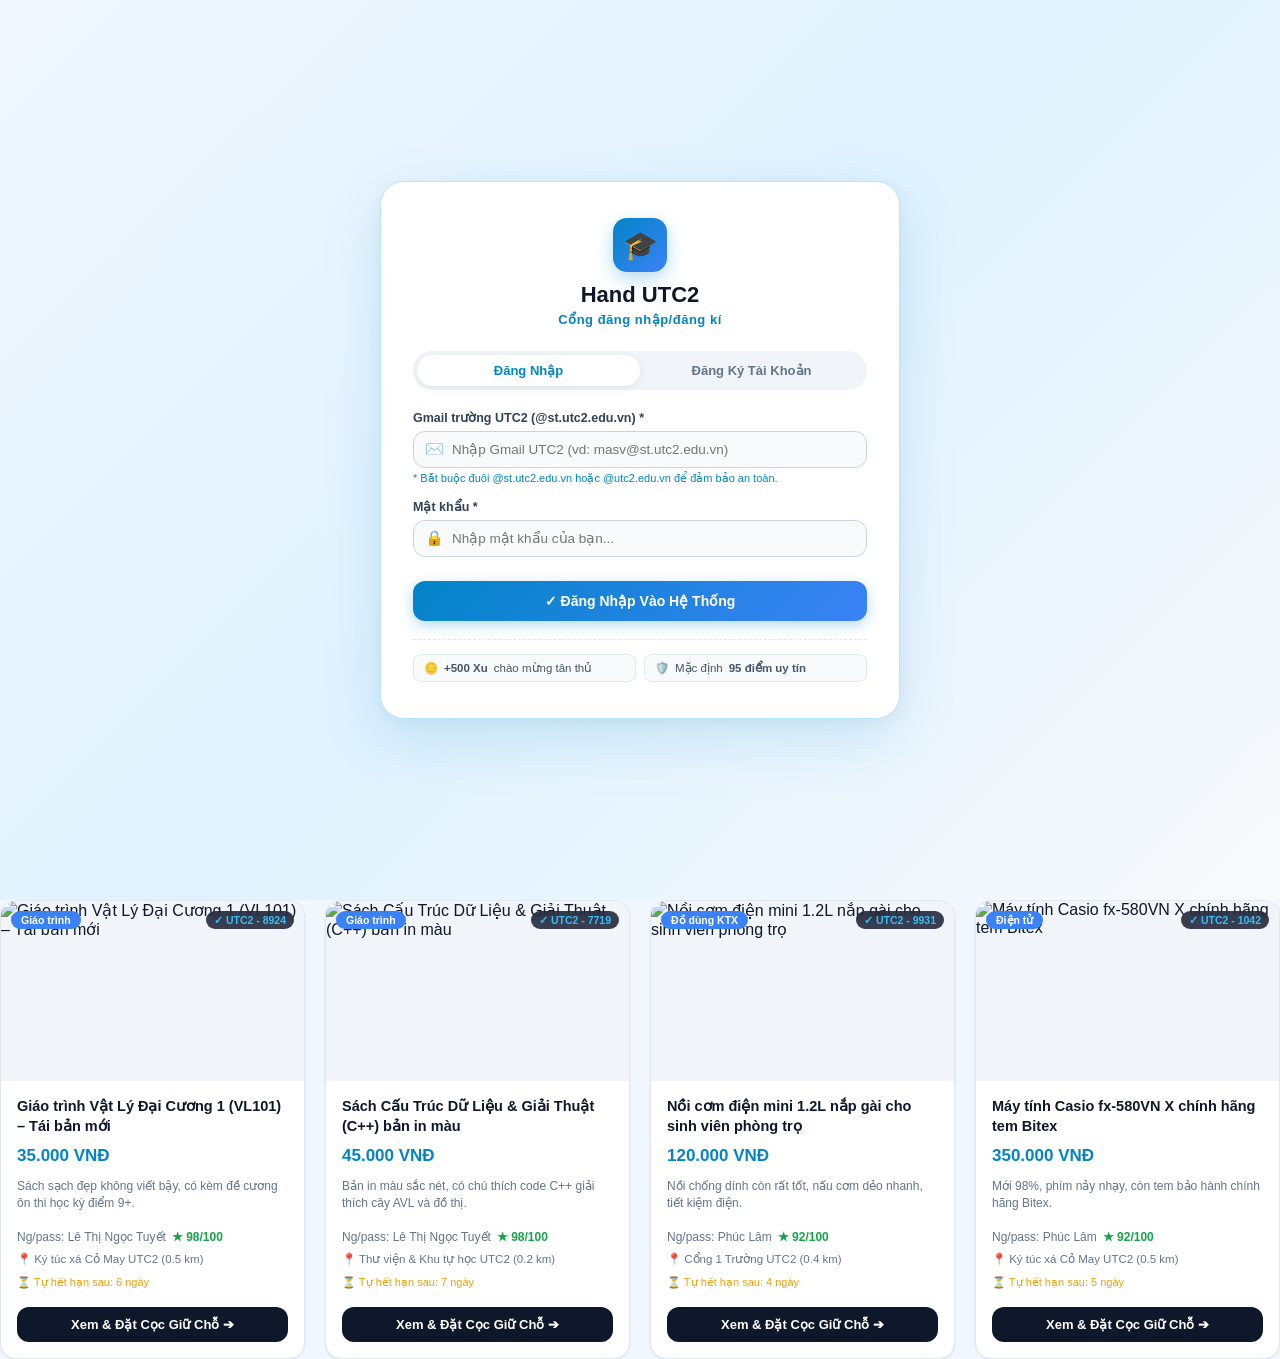
==== commit 51c9d6f7: "feat: Hien thi danh sach tat ca cac tai khoan da gui tin nhan cho nguoi ban va mo tin nhan chi tiet " ====
--- a/index.html
+++ b/index.html
@@ -595,26 +595,46 @@
     </div>
 
     <!-- ==========================================
-         CỬA SỔ CHAT GIỮA TÀI KHOẢN A VÀ B (THỜI GIAN THỰC, KHÔNG CÓ BOT TỰ ĐỘNG)
+         CỬA SỔ CHAT: HỘP THƯ TẤT CẢ TÀI KHOẢN & CHI TIẾT HỘI THOẠI 1-1
          ========================================== -->
     <div class="chat-window-container" id="chatWindow">
-        <div class="chat-header">
-            <div>
-                <h4 id="chatHeaderName" style="font-size:14px; font-weight:700;">Hội thoại trực tiếp</h4>
-                <div class="chat-partner-sub" id="chatHeaderSubtitle">Bạn đang nhắn tin với Phúc Lâm</div>
-            </div>
-            <button class="checkout-close-btn" style="position:static; width:28px; height:28px; background:rgba(255,255,255,0.2); color:#fff;" onclick="closeChatWindow()">✕</button>
-        </div>
-
-        <!-- Vùng hiển thị tin nhắn -->
-        <div class="chat-messages-area" id="chatMessagesArea">
-            <!-- Messages rendered dynamically -->
-        </div>
-
-        <!-- Khung nhập tin nhắn thủ công -->
-        <div class="chat-input-bar">
-            <input type="text" id="chatInputText" placeholder="Nhập tin nhắn trao đổi đồ..." onkeydown="if(event.key==='Enter') sendManualMessage()">
-            <button class="apply-filter-btn" style="background:#0284c7; width:auto; padding:6px 14px; margin-top:0;" onclick="sendManualMessage()">Gửi</button>
+        <!-- VIEW 1: DANH SÁCH TẤT CẢ CÁC TÀI KHOẢN ĐÃ GỬI TIN NHẮN (HỘP THƯ ĐẾN) -->
+        <div id="chatConversationsView" class="chat-view-panel">
+            <div class="chat-header">
+                <div>
+                    <h4 style="font-size:14px; font-weight:700; margin:0;">💬 Hộp Thư Tin Nhắn</h4>
+                    <div class="chat-partner-sub" id="chatInboxSubtitle">Tất cả tài khoản liên hệ trao đổi đồ</div>
+                </div>
+                <button class="checkout-close-btn" style="position:static; width:28px; height:28px; background:rgba(255,255,255,0.2); color:#fff;" onclick="closeChatWindow()">✕</button>
+            </div>
+            <div class="chat-inbox-list" id="chatInboxList">
+                <!-- Danh sách tài khoản được render động bởi JavaScript -->
+            </div>
+        </div>
+
+        <!-- VIEW 2: CHI TIẾT CUỘC TRÒ CHUYỆN 1-1 VỚI NGƯỜI ĐƯỢC CHỌN -->
+        <div id="chatDetailView" class="chat-view-panel" style="display:none;">
+            <div class="chat-header">
+                <div style="display:flex; align-items:center; gap:8px;">
+                    <button class="chat-back-btn" onclick="backToChatInbox()" title="Quay lại danh sách các tài khoản">←</button>
+                    <div>
+                        <h4 id="chatHeaderName" style="font-size:14px; font-weight:700; margin:0;">Hội thoại trực tiếp</h4>
+                        <div class="chat-partner-sub" id="chatHeaderSubtitle">Bạn đang nhắn tin trực tiếp</div>
+                    </div>
+                </div>
+                <button class="checkout-close-btn" style="position:static; width:28px; height:28px; background:rgba(255,255,255,0.2); color:#fff;" onclick="closeChatWindow()">✕</button>
+            </div>
+
+            <!-- Vùng hiển thị tin nhắn -->
+            <div class="chat-messages-area" id="chatMessagesArea">
+                <!-- Messages rendered dynamically -->
+            </div>
+
+            <!-- Khung nhập tin nhắn thủ công -->
+            <div class="chat-input-bar">
+                <input type="text" id="chatInputText" placeholder="Nhập tin nhắn trao đổi đồ..." onkeydown="if(event.key==='Enter') sendManualMessage()">
+                <button class="apply-filter-btn" style="background:#0284c7; width:auto; padding:6px 14px; margin-top:0;" onclick="sendManualMessage()">Gửi</button>
+            </div>
         </div>
     </div>
 
--- a/styles.css
+++ b/styles.css
@@ -1631,8 +1631,10 @@
     position: fixed;
     bottom: 24px;
     right: 24px;
-    width: 380px;
+    width: 395px;
+    max-width: calc(100vw - 32px);
     height: 520px;
+    max-height: calc(100vh - 80px);
     background: #ffffff;
     border: 1px solid #bae6fd;
     border-radius: var(--radius-lg);
@@ -1641,6 +1643,128 @@
     flex-direction: column;
     z-index: 1500;
     overflow: hidden;
+}
+
+.chat-view-panel {
+    display: flex;
+    flex-direction: column;
+    height: 100%;
+    width: 100%;
+    overflow: hidden;
+}
+
+.chat-back-btn {
+    background: rgba(255, 255, 255, 0.2);
+    border: none;
+    color: #ffffff;
+    border-radius: 50%;
+    width: 28px;
+    height: 28px;
+    display: flex;
+    align-items: center;
+    justify-content: center;
+    cursor: pointer;
+    font-size: 15px;
+    font-weight: 700;
+    transition: background 0.15s ease;
+    flex-shrink: 0;
+}
+
+.chat-back-btn:hover {
+    background: rgba(255, 255, 255, 0.35);
+}
+
+.chat-inbox-list {
+    flex: 1;
+    overflow-y: auto;
+    padding: 10px;
+    background: #f8fafc;
+    display: flex;
+    flex-direction: column;
+    gap: 8px;
+}
+
+.chat-inbox-item {
+    display: flex;
+    align-items: center;
+    gap: 12px;
+    padding: 10px 12px;
+    background: #ffffff;
+    border: 1px solid #e2e8f0;
+    border-radius: 10px;
+    cursor: pointer;
+    transition: all 0.18s ease;
+    text-align: left;
+}
+
+.chat-inbox-item:hover {
+    background: #f0f9ff;
+    border-color: #7dd3fc;
+    transform: translateY(-1px);
+    box-shadow: 0 4px 12px rgba(2, 132, 199, 0.08);
+}
+
+.chat-inbox-avatar {
+    width: 42px;
+    height: 42px;
+    border-radius: 50%;
+    background: linear-gradient(135deg, #0284c7, #38bdf8);
+    color: #ffffff;
+    display: flex;
+    align-items: center;
+    justify-content: center;
+    font-weight: 700;
+    font-size: 16px;
+    flex-shrink: 0;
+    box-shadow: 0 2px 6px rgba(2, 132, 199, 0.25);
+}
+
+.chat-inbox-info {
+    flex: 1;
+    min-width: 0;
+}
+
+.chat-inbox-top {
+    display: flex;
+    justify-content: space-between;
+    align-items: center;
+    margin-bottom: 2px;
+}
+
+.chat-inbox-name {
+    font-size: 13.5px;
+    font-weight: 700;
+    color: #0f172a;
+    white-space: nowrap;
+    overflow: hidden;
+    text-overflow: ellipsis;
+    display: flex;
+    align-items: center;
+}
+
+.chat-inbox-time {
+    font-size: 11px;
+    color: #94a3b8;
+    flex-shrink: 0;
+    margin-left: 6px;
+}
+
+.chat-inbox-product {
+    font-size: 11px;
+    color: #0284c7;
+    font-weight: 600;
+    white-space: nowrap;
+    overflow: hidden;
+    text-overflow: ellipsis;
+    margin-bottom: 2px;
+}
+
+.chat-inbox-snippet {
+    font-size: 12px;
+    color: #64748b;
+    white-space: nowrap;
+    overflow: hidden;
+    text-overflow: ellipsis;
 }
 
 .chat-header {
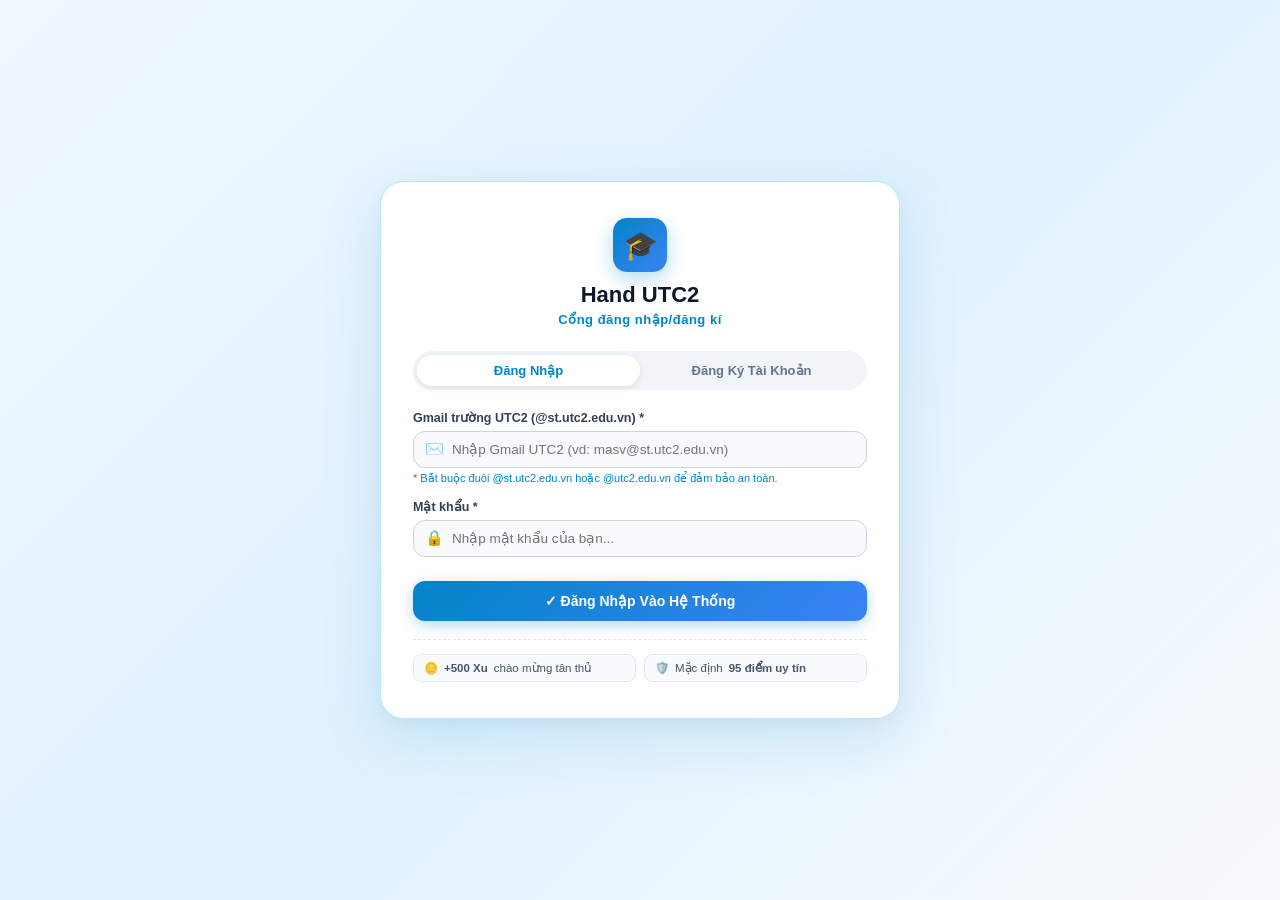
==== commit 4812941d: "fix: Dat bo loc va danh sach san pham nam song song ngang hang voi nhau" ====
--- a/index.html
+++ b/index.html
@@ -231,8 +231,10 @@
                 <!-- Ô Tìm Kiếm với nút Tìm kiếm bên trong -->
                 <div class="hero-input-box">
                     <span class="hero-input-icon">🔍</span>
-                    <input type="text" id="mainSearchInput" class="hero-search-input" 
-                           placeholder="Thử gõ: VL101, casio, toán, c++, nồi cơm, máy sấy, lap trinh..." autocomplete="off">
+                    <input type="search" id="mainSearchInput" name="site_search_query" class="hero-search-input" 
+                           placeholder="Thử gõ: VL101, casio, toán, c++, nồi cơm, máy sấy, lap trinh..." 
+                           autocomplete="off" autocorrect="off" autocapitalize="off" spellcheck="false" 
+                           role="searchbox" readonly onfocus="this.removeAttribute('readonly');">
                     <button class="hero-submit-btn" onclick="executeSearch()">
                         Tìm kiếm ➔
                     </button>
@@ -248,72 +250,111 @@
              ========================================== -->
         <main class="main-content-layout" id="mainHomeView">
             <!-- CỘT BÊN TRÁI: BỘ LỌC CHỌN LỌC -->
-<aside id="filterSidebarAside" style="display:none;">                <div class="sidebar-filter-card">
-                  <div class="filter-header">
-                        <span>⚡ Bộ Lọc Chọn Lọc</span>
+            <aside id="filterSidebarAside">
+                <div class="sidebar-filter-card">
+                    <div class="filter-header">
+                        <span>⚡ Bộ Lọc Tiêu Chí</span>
                         <button class="reset-filter-btn" onclick="resetFilters()">Đặt lại</button>
                     </div>
 
-                    <!-- 1. Khoảng giá mong muốn (AVL Tree) -->
-                    <div>
+                    <div style="font-size:11.5px; color:#64748b; margin-bottom:12px; background:#eff6ff; padding:8px 10px; border-radius:6px; border:1px solid #bfdbfe; line-height:1.4;">
+                        💡 <strong>Cách lọc:</strong> Tích dấu chọn vào tiêu chí bạn muốn lọc (chỉ lọc những tiêu chí có dấu tích).
+                    </div>
+
+                    <!-- 1. Khoảng giá mong muốn (AVL Tree) CÓ DẤU TÍCH -->
+                    <div class="filter-group-block" id="filterBlockPrice">
                         <div class="filter-section-title">
-                            <span>Khoảng Giá Mong Muốn</span>
+                            <label class="filter-checkbox-label" for="chkFilterPrice">
+                                <input type="checkbox" id="chkFilterPrice" onchange="toggleFilterCriterion('price')">
+                                <span>Tích để lọc <strong>Khoảng Giá</strong></span>
+                            </label>
                             <span class="mini-tag-info">AVL Tree</span>
                         </div>
-                        <div class="price-range-inputs">
-                            <input type="text" id="filterPriceMin" value="Từ: 0 đ" readonly>
-                            <input type="text" id="filterPriceMax" value="Đến: 300k" readonly>
-                        </div>
-                        <input type="range" class="price-slider-bar" id="priceRangeSlider" min="20000" max="650000" step="10000" value="350000">
-                        <div style="font-size:11px; color:#94a3b8; margin-top:4px;">
-                            Lọc nhị phân tự cân bằng O(log N + K)
-                        </div>
-                    </div>
-
-                    <!-- 2. Khoảng cách quanh UTC2 -->
-                    <div>
+                        <div class="filter-criterion-body disabled-criterion" id="filterBodyPrice">
+                            <div class="price-range-inputs">
+                                <input type="text" id="filterPriceMin" value="Từ: 0 đ" readonly>
+                                <input type="text" id="filterPriceMax" value="Đến: 350k" readonly>
+                            </div>
+                            <input type="range" class="price-slider-bar" id="priceRangeSlider" min="20000" max="650000" step="10000" value="350000">
+                            <div style="font-size:11px; color:#94a3b8; margin-top:4px;">
+                                Lọc cây nhị phân tự cân bằng O(log N + K)
+                            </div>
+                        </div>
+                    </div>
+
+                    <!-- 2. Khoảng cách quanh UTC2 CÓ DẤU TÍCH -->
+                    <div class="filter-group-block" id="filterBlockDistance">
                         <div class="filter-section-title">
-                            <span>Khoảng cách quanh UTC2</span>
+                            <label class="filter-checkbox-label" for="chkFilterDistance">
+                                <input type="checkbox" id="chkFilterDistance" onchange="toggleFilterCriterion('distance')">
+                                <span>Tích để lọc <strong>Khoảng Cách</strong></span>
+                            </label>
                             <span id="distanceDisplayVal" style="color:var(--primary); font-weight:700;">5 km</span>
                         </div>
-                        <div class="distance-slider-box">
-                            <input type="range" class="price-slider-bar" id="distanceRangeSlider" min="1" max="10" step="1" value="5">
+                        <div class="filter-criterion-body disabled-criterion" id="filterBodyDistance">
+                            <div class="distance-slider-box">
+                                <input type="range" class="price-slider-bar" id="distanceRangeSlider" min="1" max="10" step="1" value="5">
+                                <div class="distance-labels-row">
+                                    <span>Cổng trường (0.5km)</span>
+                                    <span>KTX (1.5km)</span>
+                                </div>
+                            </div>
+                        </div>
+                    </div>
+
+                    <!-- 3. Danh mục mặt hàng CÓ DẤU TÍCH -->
+                    <div class="filter-group-block" id="filterBlockCategory">
+                        <div class="filter-section-title">
+                            <label class="filter-checkbox-label" for="chkFilterCategory">
+                                <input type="checkbox" id="chkFilterCategory" onchange="toggleFilterCriterion('category')">
+                                <span>Tích để lọc <strong>Danh Mục</strong></span>
+                            </label>
+                        </div>
+                        <div class="filter-criterion-body disabled-criterion" id="filterBodyCategory">
+                            <div class="category-filter-list">
+                                <label class="category-radio-item">
+                                    <input type="radio" name="catFilter" value="ALL" checked onchange="filterCategory('ALL')">
+                                    <span>Tất cả sản phẩm</span>
+                                </label>
+                                <label class="category-radio-item">
+                                    <input type="radio" name="catFilter" value="GiaoTrinh" onchange="filterCategory('GiaoTrinh')">
+                                    <span>📚 Giáo trình & Sách học</span>
+                                </label>
+                                <label class="category-radio-item">
+                                    <input type="radio" name="catFilter" value="DoDienTu" onchange="filterCategory('DoDienTu')">
+                                    <span>💻 Thiết bị điện tử, Casio</span>
+                                </label>
+                                <label class="category-radio-item">
+                                    <input type="radio" name="catFilter" value="DoGiaDung" onchange="filterCategory('DoGiaDung')">
+                                    <span>🍳 Đồ dùng sinh viên, KTX</span>
+                                </label>
+                            </div>
+                        </div>
+                    </div>
+
+                    <!-- 4. Uy tín người bán CÓ DẤU TÍCH -->
+                    <div class="filter-group-block" id="filterBlockReputation">
+                        <div class="filter-section-title">
+                            <label class="filter-checkbox-label" for="chkFilterReputation">
+                                <input type="checkbox" id="chkFilterReputation" onchange="toggleFilterCriterion('reputation')">
+                                <span>Tích để lọc <strong>Uy Tín Bán</strong></span>
+                            </label>
+                            <span id="reputationDisplayVal" style="color:#16a34a; font-weight:700;">≥ 90 đ</span>
+                        </div>
+                        <div class="filter-criterion-body disabled-criterion" id="filterBodyReputation">
+                            <div style="font-size:11.5px; color:#475569; margin-bottom:6px;">Chỉ hiện người bán có đánh giá uy tín cao:</div>
+                            <input type="range" class="price-slider-bar" id="reputationRangeSlider" min="80" max="98" step="1" value="90">
                             <div class="distance-labels-row">
-                                <span>Cổng trường (0.5km)</span>
-                                <span>KTX  (1.5km)</span>
+                                <span>Khá (80đ)</span>
+                                <span>Xuất sắc (98đ)</span>
                             </div>
-                        </div>
-                    </div>
-
-                    <!-- 3. Danh mục mặt hàng -->
-                    <div>
-                        <div class="filter-section-title">
-                            <span>Danh mục mặt hàng</span>
-                        </div>
-                        <div class="category-filter-list">
-                            <label class="category-radio-item">
-                                <input type="radio" name="catFilter" value="ALL" checked onchange="filterCategory('ALL')">
-                                <span>Tất cả sản phẩm</span>
-                            </label>
-                            <label class="category-radio-item">
-                                <input type="radio" name="catFilter" value="GiaoTrinh" onchange="filterCategory('GiaoTrinh')">
-                                <span>📚 Giáo trình & Sách học</span>
-                            </label>
-                            <label class="category-radio-item">
-                                <input type="radio" name="catFilter" value="DoDienTu" onchange="filterCategory('DoDienTu')">
-                                <span>💻 Thiết bị điện tử, Casio</span>
-                            </label>
-                            <label class="category-radio-item">
-                                <input type="radio" name="catFilter" value="DoGiaDung" onchange="filterCategory('DoGiaDung')">
-                                <span>🍳 Đồ dùng sinh viên, KTX</span>
-                            </label>
                         </div>
                     </div>
 
                     <!-- Thông tin DSA Engine (gọn nhẹ) -->
                     <div style="background:#f8fafc; border:1px solid #e2e8f0; border-radius:10px; padding:12px; font-size:11.5px; color:#64748b;">
-                        <div style="font-weight:700; color:#334155; margin-bottom:4px;">Thông tin DSA Engine:</div>
-                        <div id="dsaEngineInfoText">AVL Tree lọc được 4 sp trong tầm giá [0 - 350.000 đ].</div>
+                        <div style="font-weight:700; color:#334155; margin-bottom:4px;">Trạng thái bộ lọc:</div>
+                        <div id="dsaEngineInfoText">Chưa tích tiêu chí nào (Hiển thị tất cả đồ).</div>
                     </div>
 
                     <!-- Nút áp dụng bộ lọc -->
@@ -323,20 +364,18 @@
                 </div>
             </aside>
 
-            <!-- CỘT BÊN PHẢI: FEED SẢN PHẨM -->
-            <section>
+            <!-- CỘT BÊN PHẢI: FEED SẢN PHẨM NẰM SONG SONG BÊN CẠNH BỘ LỌC -->
+            <section class="feed-main-section">
                 <div class="feed-top-bar">
-    <div style="display:flex; align-items:center; gap:12px;">
-        <button type="button" id="btnToggleFilterMode" class="btn-outline-chat" style="padding:6px 14px; font-size:12.5px; font-weight:700;" onclick="toggleSidebarFilter()">
-             Bộ Lọc: Đang Tắt (Hiện tất cả đồ)
-        </button>
-        <div class="feed-count-text" id="feedCountDisplay">
-            Hiển thị <strong>5 món đồ</strong> sẵn sàng pass
-        </div>
-    </div>
-
-    </div>
-    <!-- giữ nguyên phần sắp xếp bên phải -->
+                    <div style="display:flex; align-items:center; gap:12px;">
+                        <button type="button" id="btnToggleFilterMode" class="btn-outline-chat" style="padding:6px 14px; font-size:12.5px; font-weight:700; background:#0284c7; color:#fff;" onclick="toggleSidebarFilter()">
+                            ⚡ Bộ Lọc: Đang Hiện (Bấm để Ẩn)
+                        </button>
+                        <div class="feed-count-text" id="feedCountDisplay">
+                            Hiển thị <strong>5 món đồ</strong> sẵn sàng pass
+                        </div>
+                    </div>
+
                     <div style="display:flex; align-items:center; gap:8px;">
                         <span style="font-size:12.5px; color:#64748b;">Sắp xếp:</span>
                         <select class="feed-sort-select" id="sortSelect" onchange="handleSortChange(this.value)">
@@ -348,7 +387,7 @@
                     </div>
                 </div>
 
-                <!-- Lưới Sản Phẩm -->
+                <!-- Lưới Sản Phẩm Nằm Ngay Cạnh Bộ Lọc -->
                 <div class="product-cards-grid" id="productGridContainer">
                     <!-- Cards rendered dynamically via JS -->
                 </div>
--- a/styles.css
+++ b/styles.css
@@ -751,12 +751,23 @@
     display: grid;
     grid-template-columns: 290px 1fr;
     gap: 24px;
+    align-items: start;
 }
 
 @media (max-width: 960px) {
     .main-content-layout {
         grid-template-columns: 1fr;
     }
+}
+
+#filterSidebarAside {
+    min-width: 0;
+}
+
+.feed-main-section {
+    min-width: 0;
+    display: flex;
+    flex-direction: column;
 }
 
 /* SIDEBAR: BỘ LỌC CHỌN LỌC */
@@ -769,6 +780,8 @@
     display: flex;
     flex-direction: column;
     gap: 20px;
+    position: sticky;
+    top: 85px;
 }
 
 .filter-header {
@@ -797,6 +810,39 @@
     display: flex;
     align-items: center;
     justify-content: space-between;
+}
+
+.filter-group-block {
+    display: flex;
+    flex-direction: column;
+}
+
+.filter-checkbox-label {
+    display: inline-flex;
+    align-items: center;
+    gap: 8px;
+    cursor: pointer;
+    user-select: none;
+    font-size: 13px;
+    color: #0f172a;
+}
+
+.filter-checkbox-label input[type="checkbox"] {
+    width: 17px;
+    height: 17px;
+    accent-color: #0284c7;
+    cursor: pointer;
+    border-radius: 4px;
+}
+
+.filter-criterion-body {
+    transition: opacity 0.22s ease, filter 0.22s ease;
+}
+
+.filter-criterion-body.disabled-criterion {
+    opacity: 0.35;
+    pointer-events: none;
+    filter: grayscale(80%);
 }
 
 .mini-tag-info {
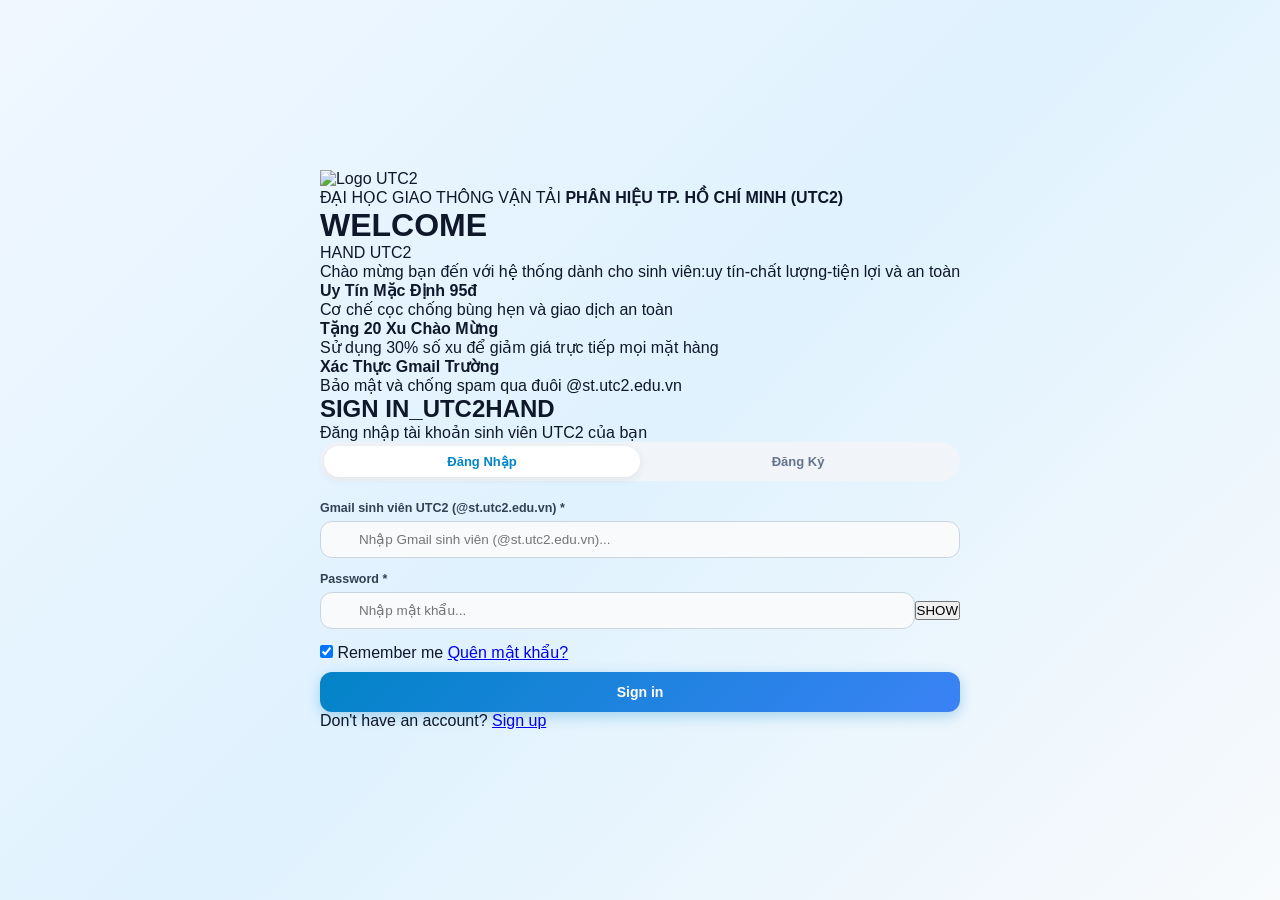
==== commit 3facd84f: "fix: make min/max price filter inputs editable and filter by exact [min, max] range" ====
--- a/index.html
+++ b/index.html
@@ -5,9 +5,108 @@
     <meta name="viewport" content="width=device-width, initial-scale=1.0">
     <title> UTC2 - Hệ Thống Pass Đồ Sinh Viên</title>
     <link rel="stylesheet" href="styles.css">
-    <link rel="icon" href="data:image/svg+xml,<svg xmlns='http://www.w3.org/2000/svg' viewBox='0 0 100 100'><text y='.9em' font-size='90'>🎓</text></svg>">
+    <link rel="icon" type="image/png" href="utc2_logo.png">
+    <!-- BẢO VỆ AN TOÀN HỆ THỐNG: CHẶN F12, PHÍM TẮT DEVTOOLS & CHUỘT PHẢI -->
+    <script>
+        (function() {
+            // 1. Vô hiệu hóa chuột phải (Disable Right Click / Inspect)
+            document.addEventListener('contextmenu', function(e) {
+                e.preventDefault();
+                return false;
+            }, { capture: true });
+
+            // 2. Chặn toàn bộ phím tắt mở DevTools & Xem nguồn trang
+            document.addEventListener('keydown', function(e) {
+                const key = e.key ? e.key.toUpperCase() : '';
+                const keyCode = e.keyCode || e.which;
+                const isCtrlOrMeta = e.ctrlKey || e.metaKey;
+                const isShift = e.shiftKey;
+                const isAlt = e.altKey;
+
+                // F12
+                if (key === 'F12' || keyCode === 123) {
+                    e.preventDefault();
+                    e.stopPropagation();
+                    return false;
+                }
+
+                // Ctrl + Shift + I hoặc Cmd + Option + I (Inspect)
+                if ((isCtrlOrMeta && isShift && (key === 'I' || keyCode === 73)) ||
+                    (isCtrlOrMeta && isAlt && (key === 'I' || keyCode === 73))) {
+                    e.preventDefault();
+                    e.stopPropagation();
+                    return false;
+                }
+
+                // Ctrl + Shift + J hoặc Cmd + Option + J (Console)
+                if ((isCtrlOrMeta && isShift && (key === 'J' || keyCode === 74)) ||
+                    (isCtrlOrMeta && isAlt && (key === 'J' || keyCode === 74))) {
+                    e.preventDefault();
+                    e.stopPropagation();
+                    return false;
+                }
+
+                // Ctrl + Shift + C hoặc Cmd + Option + C (Inspect Element)
+                if ((isCtrlOrMeta && isShift && (key === 'C' || keyCode === 67)) ||
+                    (isCtrlOrMeta && isAlt && (key === 'C' || keyCode === 67))) {
+                    e.preventDefault();
+                    e.stopPropagation();
+                    return false;
+                }
+
+                // Ctrl + U hoặc Cmd + Option + U (View Page Source)
+                if ((isCtrlOrMeta && (key === 'U' || keyCode === 85)) ||
+                    (isCtrlOrMeta && isAlt && (key === 'U' || keyCode === 85))) {
+                    e.preventDefault();
+                    e.stopPropagation();
+                    return false;
+                }
+
+                // Ctrl + S (Save Page)
+                if (isCtrlOrMeta && (key === 'S' || keyCode === 83)) {
+                    e.preventDefault();
+                    e.stopPropagation();
+                    return false;
+                }
+            }, { capture: true });
+
+            // 3. Vô hiệu hóa các hàm in log ra Console để giữ màn hình Console trắng tinh
+            if (typeof console !== 'undefined') {
+                try {
+                    console.log = function() {};
+                    console.info = function() {};
+                    console.debug = function() {};
+                    console.table = function() {};
+                    console.dir = function() {};
+                } catch(err) {}
+            }
+        })();
+    </script>
 </head>
 <body>
+
+    <!-- ===================================================================
+         HÌNH NỀN HỆ THỐNG TOÀN DIỆN: KHUÔN VIÊN UTC2 MỜ ẢO & HIỆU ỨNG ĐỘNG
+         =================================================================== -->
+    <div class="system-ambient-bg" id="systemAmbientBg" aria-hidden="true" style="display:none;">
+        <div class="system-bg-layer"></div>
+        <div class="system-bg-overlay"></div>
+        <!-- 4 Quả Cầu Loang Màu Đa Sắc Chuyển Động (Chromatic Mesh Blobs) -->
+        <div class="system-bg-glow-orb orb-1"></div>
+        <div class="system-bg-glow-orb orb-2"></div>
+        <div class="system-bg-glow-orb orb-3"></div>
+        <div class="system-bg-glow-orb orb-4"></div>
+        <!-- Dải Aurora Loang Màu Mềm Mại -->
+        <div class="system-bg-aurora"></div>
+        <div class="system-bg-sparkles">
+            <span class="sparkle s1"></span>
+            <span class="sparkle s2"></span>
+            <span class="sparkle s3"></span>
+            <span class="sparkle s4"></span>
+            <span class="sparkle s5"></span>
+            <span class="sparkle s6"></span>
+        </div>
+    </div>
 
     <!-- ===================================================================
          TRANG ĐẦU TIÊN: ĐĂNG KÝ / ĐĂNG NHẬP GMAIL TRƯỜNG UTC2 & XÁC THỰC OTP
@@ -17,123 +116,173 @@
           hợp sử dụng bừa gmail của người khác."
          =================================================================== -->
     <div class="auth-page-container" id="authPageContainer">
-        <div class="auth-page-card">
-            <div class="auth-brand-center">
-                <div class="auth-logo-badge">🎓</div>
-                <h2>Hand UTC2</h2>
-                <p>Cổng đăng nhập/đăng kí</p>
-            </div>
-
-            <!-- Tabs Chuyển Đổi: Đăng Nhập / Đăng Ký Mới -->
-            <div class="auth-tabs-toggle">
-                <button class="auth-tab-btn active" id="tabLoginBtn" onclick="switchAuthMode('login')">
-                    Đăng Nhập
-                </button>
-                <button class="auth-tab-btn" id="tabRegisterBtn" onclick="switchAuthMode('register')">
-                    Đăng Ký Tài Khoản
-                </button>
-            </div>
-
-            <!-- FORM ĐĂNG KÝ / ĐĂNG NHẬP -->
-            <form onsubmit="handleAuthSubmitForm(event)">
-                <!-- 1. Họ và Tên (Hiện khi Đăng Ký) -->
-                <div class="auth-form-group" id="authNameField" style="display:none;">
-                    <label class="auth-label">Họ và tên sinh viên *</label>
-                    <div class="auth-input-wrap">
-                        <span class="auth-input-icon">👤</span>
-                        <input type="text" id="authFullNameInput" class="auth-input" 
-                               placeholder="Ví dụ: Nguyễn Văn An, Trần Thị Mai..." value="">
-                    </div>
-                </div>
-
-                <!-- 2. Gmail Trường UTC2 -->
-                <div class="auth-form-group">
-                    <label class="auth-label">Gmail trường UTC2 (@st.utc2.edu.vn) *</label>
-                    <div class="auth-input-wrap">
-                        <span class="auth-input-icon">✉️️</span>
-                        <input type="email" id="authEmailInput" class="auth-input" 
-                               placeholder="Nhập Gmail UTC2 (vd: masv@st.utc2.edu.vn)" value="" required>
-                    </div>
-                    <div style="font-size:11px; color:#0284c7; margin-top:4px;">
-                        * Bắt buộc đuôi @st.utc2.edu.vn hoặc @utc2.edu.vn để đảm bảo an toàn.
-                    </div>
-                </div>
-
-                <!-- 3. Mật Khẩu -->
-                <div class="auth-form-group">
-                    <label class="auth-label">Mật khẩu *</label>
-                    <div class="auth-input-wrap">
-                        <span class="auth-input-icon">🔒</span>
-                        <input type="password" id="authPasswordInput" class="auth-input" 
-                               placeholder="Nhập mật khẩu của bạn..." value="" required>
-                    </div>
-                </div>
-
-                <!-- 4. Gửi & Nhập Mã OTP Xác Nhận Danh Tính Gmail Cá Nhân (Hiện khi Đăng Ký) -->
-                <div class="auth-form-group" id="authOtpSection" style="display:none;">
-                    <div style="display:flex; justify-content:space-between; align-items:center; margin-bottom:4px;">
-                        <label class="auth-label" style="margin:0;">Mã OTP 6 số nhận từ thư Gmail *</label>
-                        <span style="font-size:11px; color:#16a34a; font-weight:700;">🛡️ Bảo mật Gmail</span>
-                    </div>
-                    <div class="auth-otp-row">
-                        <div class="auth-input-wrap" style="flex:1;">
-                            <span class="auth-input-icon">🔑</span>
-                            <input type="text" id="authOtpInput" class="auth-input" 
-                                   placeholder="Gõ mã 6 số từ thư Gmail..." maxlength="6" autocomplete="off" style="letter-spacing:4px; font-weight:800; font-size:16px; text-align:center;">
-                        </div>
-                        <button type="button" class="btn-get-otp" id="sendOtpBtn" onclick="requestOtpCode(event)">
-                            📩 Gửi Mã Về Gmail
-                        </button>
-                    </div>
-                </div>
-
-                <!-- HỘP THÔNG BÁO VÀ HƯỚNG DẪN KIỂM TRA HÒM THƯ GMAIL (BẢO MẬT, KHÔNG HIỂN THỊ MÃ TRÊN MÀN HÌNH) -->
-                <div class="mock-email-box" id="mockEmailNotification" style="display:none; background:#f0fdf4; border:1.5px solid #86efac; border-radius:12px; padding:16px; text-align:left; box-shadow: 0 4px 12px rgba(16, 185, 129, 0.1);">
-                    <div style="display:flex; align-items:center; justify-content:space-between; margin-bottom:10px; border-bottom:1px dashed #bbf7d0; padding-bottom:8px;">
-                        <div style="display:flex; align-items:center; gap:8px;">
-                            <span style="font-size:22px;">📬</span>
-                            <div>
-                                <strong style="color:#15803d; font-size:13.5px; display:block;">ĐÃ PHÁT LỆNH GỬI MÃ XÁC THỰC VỀ GMAIL</strong>
-                                <span style="font-size:11px; color:#64748b;">Mở hòm thư Gmail của bạn để lấy mã 6 số</span>
+        <!-- NỀN ĐỘNG MỜ ẢO HÌNH ẢNH KHUÔN VIÊN TRƯỜNG UTC2 -->
+        <div class="auth-bg-parallax" id="authBgParallax">
+            <div class="auth-bg-layer" id="authBgLayer"></div>
+        </div>
+        <div class="auth-bg-overlay" id="authBgOverlay"></div>
+
+        <div class="auth-split-card">
+            
+            <!-- CỘT BÊN TRÁI: WELCOME TO HANDUTC2 THEO ĐÚNG HÌNH ẢNH MẪU -->
+            <div class="auth-welcome-left">
+                <div class="auth-welcome-badge">
+                    <img src="utc2_logo.png" alt="Logo UTC2" class="auth-welcome-logo">
+                    <div class="auth-welcome-brand-text">
+                        <span>ĐẠI HỌC GIAO THÔNG VẬN TẢI</span>
+                        <strong>PHÂN HIỆU TP. HỒ CHÍ MINH (UTC2)</strong>
+                    </div>
+                </div>
+
+                <div class="auth-welcome-content">
+                    <h1 class="auth-welcome-heading">WELCOME</h1>
+                    <div class="auth-welcome-subheading">HAND UTC2</div>
+                    <p class="auth-welcome-desc">
+                        Chào mừng bạn đến với hệ thống dành cho sinh viên:uy tín-chất lượng-tiện lợi và an toàn
+                    </p>
+                </div>
+
+                <!-- Các điểm nhấn uy tín & lợi ích sinh viên -->
+                <div class="auth-welcome-points">
+                    <div class="auth-welcome-point-item">
+                        <span class="point-icon"></span>
+                        <div>
+                            <strong>Uy Tín Mặc Định 95đ</strong>
+                            <p>Cơ chế cọc chống bùng hẹn và giao dịch an toàn</p>
+                        </div>
+                    </div>
+                    <div class="auth-welcome-point-item">
+                        <span class="point-icon"></span>
+                        <div>
+                            <strong>Tặng 20 Xu Chào Mừng</strong>
+                            <p>Sử dụng 30% số xu để giảm giá trực tiếp mọi mặt hàng</p>
+                        </div>
+                    </div>
+                    <div class="auth-welcome-point-item">
+                        <span class="point-icon"></span>
+                        <div>
+                            <strong>Xác Thực Gmail Trường</strong>
+                            <p>Bảo mật và chống spam qua đuôi @st.utc2.edu.vn</p>
+                        </div>
+                    </div>
+                </div>
+            </div>
+
+            <!-- CỘT BÊN PHẢI: KHUNG ĐĂNG NHẬP / ĐĂNG KÝ TRẮNG BO TRÒN NỔI BẬT -->
+            <div class="auth-form-card">
+                <div class="auth-card-header">
+                    <h2 class="auth-card-title" id="authCardTitle">SIGN IN_UTC2HAND</h2>
+                    <p class="auth-card-subtitle" id="authCardSubtitle">Đăng nhập tài khoản sinh viên UTC2 của bạn</p>
+                </div>
+
+                <!-- Tabs Chuyển Đổi: Đăng Nhập / Đăng Ký Mới -->
+                <div class="auth-tabs-toggle">
+                    <button class="auth-tab-btn active" id="tabLoginBtn" type="button" onclick="switchAuthMode('login')">
+                        Đăng Nhập
+                    </button>
+                    <button class="auth-tab-btn" id="tabRegisterBtn" type="button" onclick="switchAuthMode('register')">
+                        Đăng Ký
+                    </button>
+                </div>
+
+                <!-- FORM ĐĂNG KÝ / ĐĂNG NHẬP -->
+                <form onsubmit="handleAuthSubmitForm(event)" autocomplete="off">
+                    <!-- 1. Họ và Tên (Hiện khi Đăng Ký) -->
+                    <div class="auth-form-group" id="authNameField" style="display:none;">
+                        <label class="auth-label">Họ và tên sinh viên *</label>
+                        <div class="auth-input-wrap">
+                            <span class="auth-input-icon"></span>
+                            <input type="text" id="authFullNameInput" class="auth-input" 
+                                   placeholder="Ví dụ: Nguyễn Văn An, Trần Thị Mai..." value="" autocomplete="off">
+                        </div>
+                    </div>
+
+                    <!-- 2. Gmail Trường UTC2 (User Name) -->
+                    <div class="auth-form-group">
+                        <label class="auth-label">Gmail sinh viên UTC2 (@st.utc2.edu.vn) *</label>
+                        <div class="auth-input-wrap">
+                            <span class="auth-input-icon"></span>
+                            <input type="email" id="authEmailInput" class="auth-input" 
+                                   placeholder="Nhập Gmail sinh viên (@st.utc2.edu.vn)..." value="" required autocomplete="off" autocorrect="off" autocapitalize="none" spellcheck="false">
+                        </div>
+                    </div>
+
+                    <!-- 3. Mật Khẩu với nút SHOW như ảnh mẫu -->
+                    <div class="auth-form-group">
+                        <label class="auth-label" id="authPasswordLabel">Password *</label>
+                        <div class="auth-input-wrap">
+                            <span class="auth-input-icon"></span>
+                            <input type="password" id="authPasswordInput" class="auth-input auth-input-password" 
+                                   placeholder="Nhập mật khẩu..." value="" required autocomplete="new-password">
+                            <button type="button" class="auth-password-toggle-btn" id="authPasswordToggleBtn" onclick="togglePasswordVisibility()">SHOW</button>
+                        </div>
+                    </div>
+
+                    <!-- Hàng Remember Me & Quên Mật Khẩu -->
+                    <div class="auth-options-row" id="authOptionsRow">
+                        <label class="auth-remember-wrap">
+                            <input type="checkbox" id="authRememberMe" checked>
+                            <span>Remember me</span>
+                        </label>
+                        <a href="javascript:void(0)" class="auth-forgot-link" id="authForgotLink" onclick="handleForgotPassword()">Quên mật khẩu?</a>
+                    </div>
+
+                    <!-- 4. Gửi & Nhập Mã OTP Xác Nhận Danh Tính Gmail (Hiện khi Đăng Ký) -->
+                    <div class="auth-form-group" id="authOtpSection" style="display:none;">
+                        <div style="display:flex; justify-content:space-between; align-items:center; margin-bottom:4px;">
+                            <label class="auth-label" style="margin:0;">Mã OTP xác thực Gmail *</label>
+                            <span style="font-size:11px; color:#16a34a; font-weight:700;"> Bảo mật Gmail</span>
+                        </div>
+                        <div class="auth-otp-row">
+                            <div class="auth-input-wrap" style="flex:1;">
+                                <span class="auth-input-icon"></span>
+                                <input type="text" id="authOtpInput" class="auth-input" 
+                                       placeholder="Mã 6 số từ Gmail..." maxlength="6" autocomplete="off" style="letter-spacing:4px; font-weight:800; font-size:15px; text-align:center;">
                             </div>
-                        </div>
-                        <span class="badge-count" style="background:#dcfce7; color:#15803d; font-size:11px; padding:3px 8px; border-radius:12px;" id="otpStatusBadge">Đã Phát Lệnh</span>
-                    </div>
-
-                    <div style="font-size:12.5px; color:#334155; line-height:1.5; margin-bottom:10px;">
-                        Hệ thống gửi mã xác nhận đến: <strong id="mockTargetEmail" style="color:#0284c7; font-size:13px; font-family:monospace;">sinhvien@st.utc2.edu.vn</strong>
-                    </div>
-
-                    <!-- HƯỚNG DẪN KIỂM TRA GMAIL -->
-                    <div style="background:#ffffff; border:1px solid #86efac; border-radius:8px; padding:12px; font-size:12px; color:#166534; margin-bottom:12px; line-height:1.6;">
-                        👉 <strong>Bước 1:</strong> Mở ứng dụng <strong>Gmail</strong> trên điện thoại hoặc mở tab mới tại <a href="https://mail.google.com" target="_blank" style="color:#0284c7; text-decoration:underline; font-weight:700;">mail.google.com</a>.<br>
-                        👉 <strong>Bước 2:</strong> Kiểm tra thư mới (tìm cả trong mục <em>Hộp thư đến</em> và <em>Thư rác / Spam / Quảng cáo</em>).<br>
-                        👉 <strong>Bước 3:</strong> Mở thư lấy <strong>mã OTP 6 số</strong> nhập vào ô bên trên để hoàn tất đăng ký. <em>(Nếu thư hiển thị liên kết <strong>"Sign in"</strong>, bạn cũng có thể bấm trực tiếp vào chữ Sign in để xác thực tự động).</em>
-                    </div>
-
-                    <div style="display:flex; justify-content:space-between; align-items:center; flex-wrap:wrap; gap:8px;">
-                        <a href="https://mail.google.com" target="_blank" class="apply-filter-btn" style="background:#ea4335; width:auto; padding:7px 16px; margin:0; text-decoration:none; font-size:12px; display:inline-flex; align-items:center; gap:6px; font-weight:700;">
-                            <span>✉️</span> Mở Hộp Thư Gmail (mail.google.com) ➔
-                        </a>
-                        <span style="font-size:11.5px; color:#64748b;" id="otpTimerText">Mã có hiệu lực trong 5 phút</span>
-                    </div>
-                </div>
-
-                <!-- Nút Xác Nhận Đăng Ký / Đăng Nhập -->
-                <button type="submit" class="auth-submit-btn" id="authSubmitButton">
-                    ✓ Đăng Nhập Vào Hệ Thống
-                </button>
-            </form>
-
-            <!-- Phúc lợi khởi tạo tài khoản -->
-            <div class="auth-benefit-pills">
-                <div class="benefit-pill-item">
-                    <span>🪙</span> <strong>+500 Xu</strong> chào mừng tân thủ
-                </div>
-                <div class="benefit-pill-item">
-                    <span>🛡️</span> Mặc định <strong>95 điểm uy tín</strong>
-                </div>
-            </div>
+                            <button type="button" class="btn-get-otp" id="sendOtpBtn" onclick="requestOtpCode(event)">
+                                 Gửi OTP
+                            </button>
+                        </div>
+                    </div>
+
+                    <!-- HỘP THÔNG BÁO VÀ HƯỚNG DẪN KIỂM TRA HÒM THƯ GMAIL -->
+                    <div class="mock-email-box" id="mockEmailNotification" style="display:none; background:#f0fdf4; border:1.5px solid #86efac; border-radius:12px; padding:14px; text-align:left; box-shadow: 0 4px 12px rgba(16, 185, 129, 0.08); margin:12px 0;">
+                        <div style="display:flex; align-items:center; justify-content:space-between; margin-bottom:8px; border-bottom:1px dashed #bbf7d0; padding-bottom:6px;">
+                            <div style="display:flex; align-items:center; gap:8px;">
+                                <span style="font-size:20px;"></span>
+                                <div>
+                                    <strong style="color:#15803d; font-size:13px; display:block;">ĐÃ GỬI MÃ OTP VỀ GMAIL</strong>
+                                    <span style="font-size:11px; color:#64748b;">Mở hòm thư Gmail của bạn để lấy mã 6 số</span>
+                                </div>
+                            </div>
+                            <span class="badge-count" style="background:#dcfce7; color:#15803d; font-size:11px; padding:3px 8px; border-radius:12px;" id="otpStatusBadge">Đã Gửi</span>
+                        </div>
+
+                        <div style="font-size:12px; color:#334155; line-height:1.4; margin-bottom:8px;">
+                            Hệ thống gửi mã xác nhận đến: <strong id="mockTargetEmail" style="color:#0284c7; font-size:12.5px; font-family:monospace;">sinhvien@st.utc2.edu.vn</strong>
+                        </div>
+
+                        <div style="display:flex; justify-content:space-between; align-items:center; flex-wrap:wrap; gap:8px;">
+                            <a href="https://mail.google.com" target="_blank" class="apply-filter-btn" style="background:#ea4335; width:auto; padding:6px 14px; margin:0; text-decoration:none; font-size:11.5px; display:inline-flex; align-items:center; gap:6px; font-weight:700;">
+                                <span></span> Mở Hộp Thư Gmail
+                            </a>
+                            <span style="font-size:11px; color:#64748b;" id="otpTimerText">Mã hiệu lực 5 phút</span>
+                        </div>
+                    </div>
+
+                    <!-- Nút Xác Nhận Đăng Ký / Đăng Nhập dạng Sign in bo tròn xanh đậm giống hình ảnh -->
+                    <button type="submit" class="auth-submit-btn" id="authSubmitButton">
+                        Sign in
+                    </button>
+                </form>
+
+                <!-- Dòng chuyển đổi bên dưới giống mẫu "Don't have an account? Sign up" -->
+                <div class="auth-bottom-switch">
+                    <span id="authBottomSwitchText">Don't have an account?</span>
+                    <a href="javascript:void(0)" id="authBottomSwitchLink" onclick="toggleAuthModeViaLink()">Sign up</a>
+                </div>
+            </div>
+
         </div>
     </div>
 
@@ -147,7 +296,7 @@
         <header class="navbar">
             <!-- Logo Hand UTC2 -->
             <a class="brand" onclick="switchNavTab('home')">
-                <div class="brand-icon">🎓</div>
+                <img src="utc2_logo.png" alt="Logo UTC2" class="brand-logo-img">
                 <div class="brand-text">
                     <h1>UTC2HAND</h1>
                     <span>tiện lợi UTC2</span>
@@ -159,7 +308,7 @@
                 <button class="nav-item-btn active" data-tab="home" onclick="switchNavTab('home')">
                     <span></span> Săn Đồ
                 </button>
-                <button class="nav-item-btn" data-tab="post" onclick="openModal('createPostModal')">
+                <button class="nav-item-btn" data-tab="post" onclick="openCreatePostModal()">
                     <span></span> Đăng Bài & TimeMark
                 </button>
                 <button class="nav-item-btn" data-tab="chat" onclick="openChatBetweenUsers()">
@@ -187,9 +336,34 @@
                     <span style="font-size:11.5px; font-weight:700; color:#15803d;">Online Đa Máy</span>
                 </div>
 
-               
-
-               
+                <!-- Nút Chuông Thông Báo Hoạt Động (Ô thông báo) -->
+                <div class="notification-bell-wrapper" style="position:relative;">
+                    <button class="notification-bell-btn" id="btnNotificationBell" title="Thông Báo Hoạt Động" onclick="toggleNotificationDropdown()">
+                        🔔
+                        <span class="badge-count" id="unreadNotifBadge" style="display:none; position:absolute; top:-3px; right:-3px; padding:1px 5px; font-size:10px;">0</span>
+                    </button>
+
+                    <!-- Dropdown Box Thông Báo Hoạt Động -->
+                    <div class="notification-dropdown-menu" id="notificationDropdownMenu" style="display:none;">
+                        <div class="notification-dropdown-header">
+                            <div style="font-weight:800; font-size:13.5px; display:flex; align-items:center; gap:6px;">
+                                <span></span> Thông Báo Hoạt Động
+                            </div>
+                            <div style="display:flex; gap:6px;">
+                                <button class="notif-header-btn" onclick="markAllNotificationsAsRead()" title="Đánh dấu tất cả đã đọc">Đã đọc</button>
+                                <button class="notif-header-btn" onclick="clearAllUserNotifications()" title="Xóa tất cả">Xóa</button>
+                                <button class="notif-close-btn" onclick="toggleNotificationDropdown()">✕</button>
+                            </div>
+                        </div>
+                        <div id="notificationDropdownList" class="notification-list-scroll">
+                            <!-- Rendered by JS -->
+                        </div>
+                        <div class="notification-dropdown-footer">
+                            <span id="notifTotalCountText" style="color:#64748b; font-size:11px;">0 thông báo</span>
+                            <button onclick="switchNavTab('profile'); toggleNotificationDropdown();" style="background:none; border:none; color:#0284c7; font-size:11.5px; cursor:pointer; font-weight:700;">Xem trong Cá Nhân ➔</button>
+                        </div>
+                    </div>
+                </div>
 
                 <!-- Nút Đổi Tài Khoản Sinh Viên (Ẩn để mỗi người dùng đúng tài khoản của mình) -->
                 <button class="switch-user-btn" id="quickSwitchUserBtn" style="display:none;" onclick="toggleQuickAccount()">
@@ -201,7 +375,7 @@
                     <div class="user-avatar-circle" id="userAvatarText">U</div>
                     <div style="font-size:12px; line-height:1.2;">
                         <div id="navUserName" style="font-weight:700;">Sinh viên UTC2</div>
-                        <div style="color:var(--gold); font-size:11px;">🪙 <span id="navUserCoins">500</span> Xu</div>
+                        <div style="color:var(--gold); font-size:11px;"><span id="navUserCoins">20</span> Xu</div>
                     </div>
                 </div>
 
@@ -219,28 +393,38 @@
              ========================================== -->
         <div class="hero-search-wrapper" id="heroBannerSection">
             <div class="hero-search-card">
-                <!-- Badges Thuật toán nhỏ gọn -->
+                <!-- Badges Uy Tín & Sinh Viên UTC2 -->
                 <div class="hero-badges-row">
-                    <span class="hero-mini-badge">⚡Nhanh Tiện An toàn dành cho sinh viên</span>
-                    <span class="hero-mini-badge">⚖️ Rẻ,Uy tín,Chân thật</span>
-                </div>
-
-                <h2 class="hero-title">Tìm giáo trình, mã môn & đồ dùng UTC2</h2>
-                <p class="hero-subtitle">Hệ thống gợi ý từ khóa hoàn thành tức thì dựa trên tần suất tra cứu thực tế</p>
+                    <span class="hero-mini-badge">100% Sinh viên ST.UTC2 xác thực</span>
+                    <span class="hero-mini-badge">Nhanh gọn • Tiết kiệm • An toàn</span>
+                    <span class="hero-mini-badge">Tránh lừa đảo với TimeMark</span>
+                </div>
+
+                <h2 class="hero-title">Săn giáo trình, laptop & đồ dùng KTX UTC2</h2>
+                <p class="hero-subtitle">Sàn trao đổi & pass đồ uy tín nội bộ Cơ sở 2 - Trường ĐH Giao Thông Vận Tải</p>
 
                 <!-- Ô Tìm Kiếm với nút Tìm kiếm bên trong -->
                 <div class="hero-input-box">
-                    <span class="hero-input-icon">🔍</span>
-                    <input type="search" id="mainSearchInput" name="site_search_query" class="hero-search-input" 
+                                        <input type="text" id="mainSearchInput" name="site_search_query" class="hero-search-input" 
                            placeholder="Thử gõ: VL101, casio, toán, c++, nồi cơm, máy sấy, lap trinh..." 
                            autocomplete="off" autocorrect="off" autocapitalize="off" spellcheck="false" 
-                           role="searchbox" readonly onfocus="this.removeAttribute('readonly');">
+                           role="searchbox" onkeydown="if(event.key==='Enter') executeSearch()">
                     <button class="hero-submit-btn" onclick="executeSearch()">
-                        Tìm kiếm ➔
+                        Tìm kiếm
                     </button>
 
                     <!-- Trie Autocomplete Dropdown -->
                     <div class="autocomplete-dropdown" id="searchAutocompleteDropdown"></div>
+                </div>
+
+                <!-- Gợi ý từ khóa hot của sinh viên -->
+                <div class="hero-quick-tags">
+                    <span class="quick-tag-label">Gợi ý tìm kiếm:</span>
+                    <button type="button" class="hero-tag-btn" onclick="quickSearchTag('Giáo trình')">Giáo trình & Sách</button>
+                    <button type="button" class="hero-tag-btn" onclick="quickSearchTag('Casio')">Máy tính Casio</button>
+                    <button type="button" class="hero-tag-btn" onclick="quickSearchTag('Đồng phục')">Đồng phục UTC2</button>
+                    <button type="button" class="hero-tag-btn" onclick="quickSearchTag('Nồi cơm')">Đồ gia dụng KTX</button>
+                    <button type="button" class="hero-tag-btn" onclick="quickSearchTag('Xe')">Xe đạp / Xe máy</button>
                 </div>
             </div>
         </div>
@@ -253,56 +437,38 @@
             <aside id="filterSidebarAside">
                 <div class="sidebar-filter-card">
                     <div class="filter-header">
-                        <span>⚡ Bộ Lọc Tiêu Chí</span>
+                        <span>Bộ Lọc Tiêu Chí</span>
                         <button class="reset-filter-btn" onclick="resetFilters()">Đặt lại</button>
                     </div>
 
-                    <div style="font-size:11.5px; color:#64748b; margin-bottom:12px; background:#eff6ff; padding:8px 10px; border-radius:6px; border:1px solid #bfdbfe; line-height:1.4;">
-                        💡 <strong>Cách lọc:</strong> Tích dấu chọn vào tiêu chí bạn muốn lọc (chỉ lọc những tiêu chí có dấu tích).
-                    </div>
-
-                    <!-- 1. Khoảng giá mong muốn (AVL Tree) CÓ DẤU TÍCH -->
+                    <div class="filter-instruction-box">
+                         <strong>Cách lọc:</strong> Tích dấu chọn vào tiêu chí bạn muốn lọc (chỉ lọc những tiêu chí có dấu tích).
+                    </div>
+
+                    <!-- 1. Khoảng giá mong muốn CÓ DẤU TÍCH -->
                     <div class="filter-group-block" id="filterBlockPrice">
                         <div class="filter-section-title">
                             <label class="filter-checkbox-label" for="chkFilterPrice">
                                 <input type="checkbox" id="chkFilterPrice" onchange="toggleFilterCriterion('price')">
                                 <span>Tích để lọc <strong>Khoảng Giá</strong></span>
                             </label>
-                            <span class="mini-tag-info">AVL Tree</span>
                         </div>
                         <div class="filter-criterion-body disabled-criterion" id="filterBodyPrice">
                             <div class="price-range-inputs">
-                                <input type="text" id="filterPriceMin" value="Từ: 0 đ" readonly>
-                                <input type="text" id="filterPriceMax" value="Đến: 350k" readonly>
-                            </div>
-                            <input type="range" class="price-slider-bar" id="priceRangeSlider" min="20000" max="650000" step="10000" value="350000">
-                            <div style="font-size:11px; color:#94a3b8; margin-top:4px;">
-                                Lọc cây nhị phân tự cân bằng O(log N + K)
-                            </div>
-                        </div>
-                    </div>
-
-                    <!-- 2. Khoảng cách quanh UTC2 CÓ DẤU TÍCH -->
-                    <div class="filter-group-block" id="filterBlockDistance">
-                        <div class="filter-section-title">
-                            <label class="filter-checkbox-label" for="chkFilterDistance">
-                                <input type="checkbox" id="chkFilterDistance" onchange="toggleFilterCriterion('distance')">
-                                <span>Tích để lọc <strong>Khoảng Cách</strong></span>
-                            </label>
-                            <span id="distanceDisplayVal" style="color:var(--primary); font-weight:700;">5 km</span>
-                        </div>
-                        <div class="filter-criterion-body disabled-criterion" id="filterBodyDistance">
-                            <div class="distance-slider-box">
-                                <input type="range" class="price-slider-bar" id="distanceRangeSlider" min="1" max="10" step="1" value="5">
-                                <div class="distance-labels-row">
-                                    <span>Cổng trường (0.5km)</span>
-                                    <span>KTX (1.5km)</span>
+                                <div style="flex:1;">
+                                    <label for="filterPriceMin" style="display:block; font-size:10.5px; color:#64748b; font-weight:600; margin-bottom:3px; text-align:left;">Giá từ (VNĐ)</label>
+                                    <input type="text" id="filterPriceMin" value="5000" placeholder="VD: 5000 hoặc 5k" inputmode="numeric">
+                                </div>
+                                <div style="flex:1;">
+                                    <label for="filterPriceMax" style="display:block; font-size:10.5px; color:#64748b; font-weight:600; margin-bottom:3px; text-align:left;">Đến (VNĐ)</label>
+                                    <input type="text" id="filterPriceMax" value="350000" placeholder="VD: 350000 hoặc 350k" inputmode="numeric">
                                 </div>
                             </div>
-                        </div>
-                    </div>
-
-                    <!-- 3. Danh mục mặt hàng CÓ DẤU TÍCH -->
+                            <input type="range" class="price-slider-bar" id="priceRangeSlider" min="5000" max="1000000" step="5000" value="350000">
+                        </div>
+                    </div>
+
+                    <!-- 2. Danh mục mặt hàng CÓ DẤU TÍCH -->
                     <div class="filter-group-block" id="filterBlockCategory">
                         <div class="filter-section-title">
                             <label class="filter-checkbox-label" for="chkFilterCategory">
@@ -318,21 +484,21 @@
                                 </label>
                                 <label class="category-radio-item">
                                     <input type="radio" name="catFilter" value="GiaoTrinh" onchange="filterCategory('GiaoTrinh')">
-                                    <span>📚 Giáo trình & Sách học</span>
+                                    <span> Giáo trình & Sách học</span>
                                 </label>
                                 <label class="category-radio-item">
                                     <input type="radio" name="catFilter" value="DoDienTu" onchange="filterCategory('DoDienTu')">
-                                    <span>💻 Thiết bị điện tử, Casio</span>
+                                    <span> Thiết bị điện tử, Casio</span>
                                 </label>
                                 <label class="category-radio-item">
                                     <input type="radio" name="catFilter" value="DoGiaDung" onchange="filterCategory('DoGiaDung')">
-                                    <span>🍳 Đồ dùng sinh viên, KTX</span>
+                                    <span> Đồ dùng sinh viên, KTX</span>
                                 </label>
                             </div>
                         </div>
                     </div>
 
-                    <!-- 4. Uy tín người bán CÓ DẤU TÍCH -->
+                    <!-- 3. Uy tín người bán CÓ DẤU TÍCH -->
                     <div class="filter-group-block" id="filterBlockReputation">
                         <div class="filter-section-title">
                             <label class="filter-checkbox-label" for="chkFilterReputation">
@@ -351,25 +517,20 @@
                         </div>
                     </div>
 
-                    <!-- Thông tin DSA Engine (gọn nhẹ) -->
-                    <div style="background:#f8fafc; border:1px solid #e2e8f0; border-radius:10px; padding:12px; font-size:11.5px; color:#64748b;">
-                        <div style="font-weight:700; color:#334155; margin-bottom:4px;">Trạng thái bộ lọc:</div>
-                        <div id="dsaEngineInfoText">Chưa tích tiêu chí nào (Hiển thị tất cả đồ).</div>
-                    </div>
-
-                    <!-- Nút áp dụng bộ lọc -->
-                    <button class="apply-filter-btn" onclick="applyFilters()">
-                        ✓ Áp dụng bộ lọc
-                    </button>
+                    <div id="dsaEngineInfoText" style="display:none;"></div>
+
                 </div>
             </aside>
 
             <!-- CỘT BÊN PHẢI: FEED SẢN PHẨM NẰM SONG SONG BÊN CẠNH BỘ LỌC -->
             <section class="feed-main-section">
                 <div class="feed-top-bar">
-                    <div style="display:flex; align-items:center; gap:12px;">
-                        <button type="button" id="btnToggleFilterMode" class="btn-outline-chat" style="padding:6px 14px; font-size:12.5px; font-weight:700; background:#0284c7; color:#fff;" onclick="toggleSidebarFilter()">
-                            ⚡ Bộ Lọc: Đang Hiện (Bấm để Ẩn)
+                    <div style="display:flex; align-items:center; gap:10px; flex-wrap:wrap;">
+                        <button type="button" id="btnToggleFilterMode" class="btn-outline-chat" style="padding:6px 14px; font-size:12.5px; font-weight:700; background:linear-gradient(135deg, #f59e0b, #d97706); color:#fff; border:none; border-radius:8px; box-shadow:0 2px 8px rgba(217,119,6,0.25);" onclick="toggleSidebarFilter()">
+                            Bộ lọc: Đang mở (Bấm để ẩn)
+                        </button>
+                        <button type="button" id="btnFilterDepositedOnly" class="btn-outline-chat" style="padding:6px 12px; font-size:12px; font-weight:700; border-radius:8px; border:1px solid #cbd5e1; background:#ffffff; color:#475569; display:inline-flex; align-items:center; gap:5px;" onclick="toggleDepositedFilter()">
+                            <span>🛒</span> Đồ bạn đã đặt cọc (<strong id="feedDepositedCount" style="color:#dc2626;">0</strong>)
                         </button>
                         <div class="feed-count-text" id="feedCountDisplay">
                             Hiển thị <strong>5 món đồ</strong> sẵn sàng pass
@@ -382,7 +543,7 @@
                             <option value="newest">Mới đăng nhất</option>
                             <option value="priceAsc">Giá thấp đến cao</option>
                             <option value="priceDesc">Giá cao đến thấp</option>
-                            <option value="distance">Gần tôi nhất (KD-Tree)</option>
+                            <option value="distance">Gần tôi nhất (Quanh UTC2)</option>
                         </select>
                     </div>
                 </div>
@@ -401,9 +562,9 @@
              ========================================== -->
         <div class="admin-dashboard-container" id="adminDashboardSection">
             <!-- Header Huy Hiệu Quản Trị Viên Cấp Cao -->
-            <div style="background: linear-gradient(135deg, #0284c7 0%, #0369a1 100%); color:#ffffff; border-radius:12px; padding:16px 22px; display:flex; justify-content:space-between; align-items:center; flex-wrap:wrap; gap:12px; box-shadow:0 8px 24px rgba(2, 132, 199, 0.25);">
+            <div style="background: linear-gradient(135deg, #f59e0b 0%, #d97706 100%); color:#ffffff; border-radius:12px; padding:16px 22px; display:flex; justify-content:space-between; align-items:center; flex-wrap:wrap; gap:12px; box-shadow:0 8px 24px rgba(245, 158, 11, 0.25);">
                 <div style="display:flex; align-items:center; gap:14px;">
-                    <div style="width:46px; height:46px; border-radius:50%; background:#ffffff; color:#0284c7; font-size:22px; font-weight:900; display:flex; align-items:center; justify-content:center; box-shadow:0 4px 10px rgba(0,0,0,0.1);">👑</div>
+                    <div style="width:46px; height:46px; border-radius:50%; background:#ffffff; color:#d97706; font-size:22px; font-weight:900; display:flex; align-items:center; justify-content:center; box-shadow:0 4px 10px rgba(0,0,0,0.1);">👑</div>
                     <div>
                         <div style="font-size:16.5px; font-weight:800; letter-spacing:0.3px;">PHÂN HỆ QUẢN TRỊ VIÊN HỆ THỐNG HAND UTC2</div>
                         <div style="font-size:13px; opacity:0.95; margin-top:2px;">
@@ -413,7 +574,7 @@
                 </div>
                 <div style="display:flex; align-items:center; gap:10px;">
                     <span style="background:rgba(255,255,255,0.2); padding:6px 14px; border-radius:20px; font-size:12px; font-weight:700;">🛡️ Toàn Quyền Điều Hành</span>
-                    <button onclick="switchNavTab('home')" style="background:#ffffff; color:#0284c7; border:none; padding:8px 16px; border-radius:8px; font-size:12.5px; font-weight:700; cursor:pointer;">🛍️ Về Săn Đồ</button>
+                    <button onclick="switchNavTab('home')" style="background:#ffffff; color:#d97706; border:none; padding:8px 16px; border-radius:8px; font-size:12.5px; font-weight:700; cursor:pointer;">🛍️ Về Săn Đồ</button>
                 </div>
             </div>
 
@@ -437,7 +598,7 @@
                 </div>
                 <div class="admin-stat-card">
                     <div class="admin-stat-label">Tài khoản sinh viên đã xác thực</div>
-                    <div class="admin-stat-number">2</div>
+                    <div class="admin-stat-number" id="adminTotalUsers">0</div>
                 </div>
                 <div class="admin-stat-card">
                     <div class="admin-stat-label">Kháng nghị điểm uy tín chờ duyệt</div>
@@ -453,10 +614,15 @@
             <div class="admin-panel-card" style="border: 2px solid #0284c7; box-shadow: 0 4px 16px rgba(2,132,199,0.12);">
                 <div class="admin-panel-header" style="background: linear-gradient(135deg, #f0f9ff 0%, #e0f2fe 100%); padding: 14px 18px; border-bottom: 1px solid #bae6fd;">
                     <div class="admin-panel-title" style="color: #0369a1;">
-                        <span>🛡️</span> Phê Duyệt Bài Đăng Chờ Duyệt (Kiểm Tra Mã OTP & Ảnh TimeMark)
+                        <span></span> Phê Duyệt Bài Đăng Chờ Duyệt (Kiểm Tra Mã OTP & Ảnh TimeMark)
                         <span id="adminPendingBadge" style="background:#ef4444; color:#fff; font-size:11px; padding:2px 8px; border-radius:12px; margin-left:8px; font-weight:800;">0 bài chờ</span>
                     </div>
-                    <span style="font-size:12px; color:#0369a1; font-weight:600;">Soi ảnh giấy ghi mã OTP TimeMark + thời gian để phê duyệt bài lên trang chính</span>
+                    <div style="display:flex; align-items:center; gap:10px;">
+                        <span style="font-size:12px; color:#0369a1; font-weight:600;">Soi ảnh giấy ghi mã OTP TimeMark để duyệt bài</span>
+                        <button type="button" onclick="adminApproveAllPendingPosts()" style="background:#16a34a; color:#fff; border:none; padding:6px 14px; border-radius:6px; font-size:12px; font-weight:700; cursor:pointer; box-shadow:0 2px 6px rgba(22,163,74,0.3);">
+                            Duyệt nhanh tất cả bài chờ
+                        </button>
+                    </div>
                 </div>
 
                 <div style="overflow-x:auto;">
@@ -480,11 +646,18 @@
 
             <!-- Panel 1: Quản Lý & Xóa Bài Đăng Rác / Phá Giá -->
             <div class="admin-panel-card">
-                <div class="admin-panel-header">
-                    <div class="admin-panel-title">
-                        <span>📦</span> Quản Lý Toàn Bộ Bài Đăng Đã Duyệt (Tin Hoạt Động)
-                    </div>
-                    <span style="font-size:12px; color:#64748b;">Admin có quyền xóa bài đăng vi phạm TimeMark hoặc phá giá</span>
+                <div class="admin-panel-header" style="display:flex; justify-content:space-between; align-items:center; flex-wrap:wrap; gap:10px;">
+                    <div>
+                        <div class="admin-panel-title">
+                            <span></span> Quản Lý Toàn Bộ Bài Đăng Đã Duyệt (Tin Hoạt Động)
+                        </div>
+                        <span style="font-size:12px; color:#64748b;">Admin có quyền xóa bài đăng vi phạm TimeMark hoặc phá giá</span>
+                    </div>
+                    <div>
+                        <button id="btnAdminUndo" onclick="undoDeletePost()" style="display: none; background: #e67e22; color: #fff; padding: 6px 12px; border-radius: 4px; border: none; cursor: pointer;">
+                            ↩ Hoàn tác xóa bài
+                        </button>
+                    </div>
                 </div>
 
                 <div style="overflow-x:auto;">
@@ -508,11 +681,17 @@
 
             <!-- Panel 2: Quản Lý Tài Khoản, Cảnh Cáo & Nhắc Nhở -->
             <div class="admin-panel-card">
-                <div class="admin-panel-header">
-                    <div class="admin-panel-title">
-                        <span>👥</span> Danh Sách Tài Khoản Sinh Viên (Cảnh Cáo & Nhắc Nhở)
-                    </div>
-                    <span style="font-size:12px; color:#64748b;">Nhắc nhở hoặc cảnh cáo tài khoản có dấu hiệu bùng hàng / spam</span>
+                <div class="admin-panel-header" style="display:flex; justify-content:space-between; align-items:center; flex-wrap:wrap; gap:10px;">
+                    <div>
+                        <div class="admin-panel-title" style="display:flex; align-items:center; gap:8px; flex-wrap:wrap;">
+                            <span></span> Danh Sách Toàn Bộ Tài Khoản Đã Đăng Ký
+                            <span style="background:#e0f2fe; color:#0284c7; font-size:11px; padding:2px 8px; border-radius:12px; font-weight:700;">💡 Bấm vào tài khoản bất kỳ để xem trang cá nhân & bài đăng</span>
+                        </div>
+                        <span style="font-size:12px; color:#64748b;" id="adminUserCountSubtitle">Đang nạp danh sách tài khoản...</span>
+                    </div>
+                    <button type="button" class="btn-outline-chat" style="font-size:11.5px; padding:6px 14px; display:inline-flex; align-items:center; gap:6px; cursor:pointer;" onclick="window.app && window.app.syncUsersFromCloud(true)">
+                        <span id="syncUserSpin"></span> Đồng Bộ Tài Khoản Từ Cloud
+                    </button>
                 </div>
 
                 <div style="overflow-x:auto;">
@@ -538,7 +717,7 @@
             <div class="admin-panel-card">
                 <div class="admin-panel-header">
                     <div class="admin-panel-title">
-                        <span>⚖️</span> Xét Duyệt Khiếu Nại Giao Dịch & Trừ Điểm Uy Tín (Boom Hàng, Hàng Lỗi, Không Xác Nhận)
+                        <span></span> Xét Duyệt Khiếu Nại Giao Dịch & Trừ Điểm Uy Tín (Boom Hàng, Hàng Lỗi, Không Xác Nhận)
                     </div>
                     <span style="font-size:12px; color:#64748b;">Xem xét bằng chứng để trừ điểm uy tín người vi phạm hoặc khôi phục điểm cho sinh viên</span>
                 </div>
@@ -568,7 +747,7 @@
         <div class="game-tab-view" id="gameSectionView">
             <div style="text-align:center;">
                 <h2 style="font-size:24px; font-weight:800; color:#0284c7;">
-                    🎮 CHƠI GAME NHẬN THƯỞNG
+                    CHƠI GAME NHẬN THƯỞNG
                 </h2>
                 <p style="font-size:13.5px; color:#64748b; margin-top:4px;">
                     Chơi game phá gạch: Đạt <strong>trên 1000 điểm</strong> nhận ngay <strong>10 xu</strong>. 
@@ -585,7 +764,7 @@
                     ▶ Bắt Đầu Chơi / Chơi Lại
                 </button>
                 <button class="btn-outline-chat" style="padding:10px 20px;" onclick="switchNavTab('home')">
-                    🛍 Quay Lại Mua Đồ
+                    Quay Lại Sàn Đồ
                 </button>
             </div>
         </div>
@@ -597,21 +776,37 @@
             <div style="width:100%;">
                 <div style="display:flex; justify-content:space-between; align-items:center; flex-wrap:wrap; gap:16px;">
                     <div style="display:flex; align-items:center; gap:14px;">
-                        <div class="user-avatar-circle" style="width:52px; height:52px; font-size:22px;" id="profileAvatarCircle">U</div>
+                        <div style="position:relative; cursor:pointer;" onclick="triggerAvatarUpload()" title="Nhấp để tải ảnh đại diện">
+                            <div class="user-avatar-circle" style="width:62px; height:62px; font-size:24px; border:2.5px solid #f59e0b; box-shadow:0 3px 12px rgba(245,158,11,0.25);" id="profileAvatarCircle">U</div>
+                            <div class="avatar-edit-badge" title="Tải ảnh đại diện"></div>
+                            <input type="file" id="avatarFileInput" accept="image/*" style="display:none;" onchange="handleAvatarUpload(event)">
+                        </div>
                         <div>
-                            <h3 id="profileFullName" style="font-size:18px; color:#0f172a;">Sinh viên UTC2</h3>
+                            <div style="display:flex; align-items:center; gap:8px; flex-wrap:wrap; margin-bottom:2px;">
+                                <h3 id="profileFullName" style="font-size:18px; color:#0f172a; margin:0;">Sinh viên UTC2</h3>
+                                <button type="button" class="btn-change-avatar-text" onclick="triggerAvatarUpload()">Đổi ảnh đại diện</button>
+                                <button type="button" class="btn-remove-avatar-text" id="btnRemoveAvatar" style="display:none;" onclick="removeUserAvatar()">Gỡ ảnh</button>
+                            </div>
                             <div style="font-size:12.5px; color:#64748b;" id="profileEmail">sinhvien@st.utc2.edu.vn</div>
                             <div style="margin-top:4px; font-size:12.5px; color:#16a34a; font-weight:700;">
-                                🛡 Điểm Uy Tín: <span id="profileRepScore">95</span>/100
+                                Điểm uy tín: <span id="profileRepScore">95</span>/100
                             </div>
+                            <div style="margin-top:2px; font-size:12.5px; color:#d97706; font-weight:700;">
+                                Số dư: <span id="profileCoinScore">20</span> Xu
+                            </div>
+                            <div id="profileReputationAlertBox" style="margin-top:6px; font-size:11.5px; display:none;">
+                            </div>
                         </div>
                     </div>
 
                     <div style="display:flex; gap:10px;">
+                        <button class="btn-outline-chat" style="font-size:12px; padding:8px 14px; background:#fffbeb; color:#b45309; border-color:#fde68a; font-weight:700;" onclick="exchangeCoinsForReputation()" title="Dùng 50 xu để cộng +5 điểm uy tín">
+                            Đổi 50 Xu (+5 Uy Tín)
+                        </button>
                         <button class="btn-outline-chat" style="font-size:12px; padding:8px 14px;" onclick="openReputationRules()">
                             Quy chế uy tín
                         </button>
-                        <button class="apply-filter-btn" style="background:#0284c7; width:auto; font-size:12px; padding:8px 16px;" onclick="openModal('createPostModal')">
+                        <button class="apply-filter-btn" style="background:linear-gradient(135deg, #f59e0b, #d97706); width:auto; font-size:12px; padding:8px 16px;" onclick="openCreatePostModal()">
                             + Đăng Đồ Pass
                         </button>
                     </div>
@@ -619,15 +814,118 @@
 
                 <hr style="border:none; border-top:1px solid #e2e8f0; margin:18px 0;">
 
+                <!-- KHUNG THÔNG BÁO HOẠT ĐỘNG CỦA TÀI KHOẢN -->
+                <div class="profile-notif-card" style="background:#ffffff; border:1px solid #fef08a; border-radius:12px; padding:14px 16px; margin-bottom:18px; box-shadow:0 1px 3px rgba(0,0,0,0.04);">
+                    <div style="display:flex; justify-content:space-between; align-items:center; margin-bottom:10px; flex-wrap:wrap; gap:8px;">
+                        <div style="display:flex; align-items:center; gap:8px;">
+                            <span style="font-size:18px;">🔔</span>
+                            <h4 style="font-size:14px; font-weight:800; color:#0f172a; margin:0;">Thông Báo Hoạt Động Của Bạn</h4>
+                            <span id="profileNotifBadgeCount" style="background:#d97706; color:#fff; font-size:11px; padding:2px 8px; border-radius:10px; font-weight:700;">0</span>
+                        </div>
+                        <div style="display:flex; gap:6px;">
+                            <button class="btn-outline-chat" style="font-size:11px; padding:4px 10px;" onclick="markAllNotificationsAsRead()">✓ Đã đọc hết</button>
+                            <button class="btn-outline-chat" style="font-size:11px; padding:4px 10px; color:#ef4444; border-color:#fca5a5;" onclick="clearAllUserNotifications()">🗑 Xóa hết</button>
+                        </div>
+                    </div>
+                    <div id="profileNotificationsListContainer" style="max-height:240px; overflow-y:auto; display:flex; flex-direction:column; gap:8px;">
+                        <!-- Rendered by JS -->
+                    </div>
+                </div>
+
                 <div style="display:grid; grid-template-columns:1fr 1fr; gap:16px;">
                     <div>
-                        <h4 style="font-size:14px; color:#0284c7; margin-bottom:10px;">📦 Bài đăng của tôi</h4>
+                        <div style="display:flex; justify-content:space-between; align-items:center; margin-bottom:10px;">
+                            <h4 style="font-size:14px; color:#d97706; margin:0;">Bài đăng của tôi</h4>
+                            <span style="font-size:11px; color:#d97706; background:#fffbeb; padding:2px 8px; border-radius:4px; border:1px solid #fef3c7; font-weight:700;">⏳ Tự xóa sau 7 ngày duyệt</span>
+                        </div>
                         <div id="myPostsListContainer"></div>
                     </div>
+                    <div id="profileDepositOrdersBlock">
+                        <div style="display:flex; justify-content:space-between; align-items:center; margin-bottom:10px;">
+                            <h4 style="font-size:14px; color:#d97706; margin:0;">Đơn đặt cọc & Mua bán</h4>
+                            <div style="display:flex; align-items:center; gap:6px;">
+                                <span id="profileDepositTotalBadge" style="font-size:11.5px; font-weight:700; color:#b45309; background:#fef3c7; padding:2px 8px; border-radius:4px; border:1px solid #fde68a;">0 đơn</span>
+                                <button type="button" class="btn-outline-chat" style="font-size:11px; padding:3px 8px; color:#6366f1; border-color:#c7d2fe;" onclick="switchNavTab('orders')">Toàn màn hình ↗</button>
+                            </div>
+                        </div>
+                        <div id="purchaseHistoryContainer"></div>
+                    </div>
+                </div>
+            </div>
+        </div>
+
+        <!-- ==========================================
+             MÀN HÌNH 5: QUẢN LÝ TẤT CẢ ĐƠN ĐẶT CỌC & MUA BÁN (ORDERS VIEW)
+             ========================================== -->
+        <div class="game-tab-view" id="ordersSectionView" style="display:none; max-width:980px;">
+            <div style="width:100%;">
+                <!-- HEADER ĐƠN CỌC -->
+                <div style="display:flex; justify-content:space-between; align-items:center; flex-wrap:wrap; gap:14px; margin-bottom:16px;">
                     <div>
-                        <h4 style="font-size:14px; color:#d97706; margin-bottom:10px;">📜 Lịch sử cọc & pass đồ</h4>
-                        <div id="purchaseHistoryContainer"></div>
-                    </div>
+                        <div style="display:flex; align-items:center; gap:8px;">
+                            <span style="font-size:24px;">🛒</span>
+                            <h3 style="font-size:20px; font-weight:800; color:#0f172a; margin:0;">Quản Lý Đơn Đặt Cọc & Mua Bán</h3>
+                            <span id="ordersSectionTotalBadge" style="background:#6366f1; color:#fff; font-size:12px; font-weight:700; padding:2px 10px; border-radius:12px;">0 đơn</span>
+                        </div>
+                        <p style="font-size:12.5px; color:#64748b; margin:4px 0 0 0;">
+                            Quy trình giao dịch UTC2: Người mua đặt cọc ➔ Người bán xác nhận ➔ Gặp gỡ trao đổi đồ ➔ Cả 2 cùng xác nhận (+2 điểm uy tín)
+                        </p>
+                    </div>
+                    <div style="display:flex; gap:8px; flex-wrap:wrap;">
+                        <button type="button" class="btn-outline-chat" style="font-size:12px; padding:6px 12px; display:inline-flex; align-items:center; gap:5px; background:#fff;" onclick="window.app && window.app.refreshOrdersFromCloud()">
+                            <span>🔄</span> Làm mới từ Cloud
+                        </button>
+                        <button type="button" class="btn-primary-confirm" style="width:auto; margin:0; font-size:12px; padding:6px 14px;" onclick="switchNavTab('home')">
+                            🔍 Săn Đồ Thêm
+                        </button>
+                    </div>
+                </div>
+
+                <!-- THANH TỔNG QUAN THỐNG KÊ ĐƠN HÀNG -->
+                <div style="display:flex; gap:12px; margin-bottom:16px; flex-wrap:wrap;">
+                    <div class="order-stat-pill">
+                        <span>Tổng đơn liên quan</span>
+                        <strong id="statTotalOrders">0</strong>
+                    </div>
+                    <div class="order-stat-pill" style="border-left:4px solid #b45309;">
+                        <span>Chờ người bán xác nhận</span>
+                        <strong id="statPendingSeller" style="color:#b45309;">0</strong>
+                    </div>
+                    <div class="order-stat-pill" style="border-left:4px solid #0284c7;">
+                        <span>Đang hẹn gặp trao đổi</span>
+                        <strong id="statInTrade" style="color:#0284c7;">0</strong>
+                    </div>
+                    <div class="order-stat-pill" style="border-left:4px solid #16a34a;">
+                        <span>Đã hoàn thành</span>
+                        <strong id="statCompleted" style="color:#16a34a;">0</strong>
+                    </div>
+                </div>
+
+                <!-- BỘ LỌC TRẠNG THÁI ĐƠN HÀNG -->
+                <div class="order-filter-bar" style="display:flex; gap:8px; overflow-x:auto; padding-bottom:8px; margin-bottom:16px; border-bottom:1px solid #e2e8f0;">
+                    <button class="order-tab-btn active" data-filter="all" onclick="filterOrdersSectionTab('all')">
+                        Tất cả (<span id="cntAllOrders">0</span>)
+                    </button>
+                    <button class="order-tab-btn" data-filter="buying" onclick="filterOrdersSectionTab('buying')">
+                        🏷️ Tôi Mua (Đã cọc) (<span id="cntBuyingOrders">0</span>)
+                    </button>
+                    <button class="order-tab-btn" data-filter="selling" onclick="filterOrdersSectionTab('selling')">
+                        📦 Khách Cọc (Tôi Bán) (<span id="cntSellingOrders">0</span>)
+                    </button>
+                    <button class="order-tab-btn" data-filter="pending_seller" onclick="filterOrdersSectionTab('pending_seller')">
+                        ⏳ Chờ Xác Nhận (<span id="cntPendingSellerOrders">0</span>)
+                    </button>
+                    <button class="order-tab-btn" data-filter="in_trade" onclick="filterOrdersSectionTab('in_trade')">
+                        🔄 Đang Trao Đổi (<span id="cntInTradeOrders">0</span>)
+                    </button>
+                    <button class="order-tab-btn" data-filter="completed" onclick="filterOrdersSectionTab('completed')">
+                        ✅ Đã Hoàn Thành (<span id="cntCompletedOrders">0</span>)
+                    </button>
+                </div>
+
+                <!-- DANH SÁCH CÁC THẺ ĐƠN HÀNG -->
+                <div id="ordersSectionListContainer">
+                    <!-- Rendered by JS -->
                 </div>
             </div>
         </div>
@@ -641,10 +939,29 @@
         <div id="chatConversationsView" class="chat-view-panel">
             <div class="chat-header">
                 <div>
-                    <h4 style="font-size:14px; font-weight:700; margin:0;">💬 Hộp Thư Tin Nhắn</h4>
+                    <h4 style="font-size:14px; font-weight:700; margin:0;">Hộp thư tin nhắn</h4>
                     <div class="chat-partner-sub" id="chatInboxSubtitle">Tất cả tài khoản liên hệ trao đổi đồ</div>
                 </div>
                 <button class="checkout-close-btn" style="position:static; width:28px; height:28px; background:rgba(255,255,255,0.2); color:#fff;" onclick="closeChatWindow()">✕</button>
+            </div>
+            <!-- THANH TIM KIEM GMAIL (@st.utc2.edu.vn) HOAC TEN TAI KHOAN DE NHAN TIN TRUC TIEP -->
+            <div class="chat-search-wrap" style="padding:10px 12px; background:#f8fafc; border-bottom:1px solid #e2e8f0;">
+                <div style="position:relative; display:flex; gap:6px;">
+                    <input type="text" id="chatUserSearchInput" 
+                           placeholder="Tìm Gmail (VD: 6651071065@st.utc2.edu.vn)..." 
+                           style="flex:1; padding:8px 11px; font-size:12.5px; border:1.5px solid #cbd5e1; border-radius:8px; outline:none; transition:border-color 0.2s;" 
+                           onfocus="this.style.borderColor='#0284c7'" 
+                           onblur="this.style.borderColor='#cbd5e1'" 
+                           oninput="handleChatUserSearch(this.value)" 
+                           onkeydown="if(event.key==='Enter') handleChatUserSearchSubmit(this.value)">
+                    <button type="button" 
+                            style="padding:0 12px; background:#0284c7; color:#fff; border:none; border-radius:8px; font-size:12px; font-weight:700; cursor:pointer;" 
+                            onclick="handleChatUserSearchSubmit(document.getElementById('chatUserSearchInput').value)">
+                        Tìm
+                    </button>
+                </div>
+                <!-- Khung ket qua tim kiem Gmail -->
+                <div id="chatSearchResultsBox" style="display:none; margin-top:8px; max-height:210px; overflow-y:auto; border-radius:8px; background:#fff; border:1.5px solid #0284c7; box-shadow:0 6px 16px rgba(2,132,199,0.15);"></div>
             </div>
             <div class="chat-inbox-list" id="chatInboxList">
                 <!-- Danh sách tài khoản được render động bởi JavaScript -->
@@ -682,18 +999,16 @@
          ========================================== -->
     <div class="checkout-modal-overlay" id="checkoutOrderModal">
         <div class="checkout-modal-card">
-            <button class="checkout-close-btn" onclick="closeCheckoutModal()">✕</button>
+            <button class="checkout-close-btn" onclick="closeCheckoutModal()" title="Đóng chi tiết (Esc)">✕</button>
 
             <div class="checkout-image-preview">
                 <img id="modalProductImage" src="" alt="Sản phẩm">
-                <span class="checkout-image-timemark" id="modalProductTimeMark">
-                    ✓ Xác minh TimeMark: UTC2 - 8924
-                </span>
+                <span class="checkout-image-timemark" id="modalProductTimeMark" style="display:none;" style="display:none;"></span>
             </div>
 
             <div class="checkout-tags-row">
                 <span class="tag-blue" id="modalProductCategory">Giáo trình</span>
-                <span class="tag-green">✓ Đã kiểm duyệt ảnh thật</span>
+                <span class="tag-green">Đã kiểm duyệt ảnh thật</span>
                 <span class="tag-orange" id="modalProductExpiry">Hết hạn sau: 6 ngày</span>
             </div>
 
@@ -704,9 +1019,25 @@
                 35.000 VNĐ
             </div>
 
+            <!-- BANNER THÔNG BÁO MẶT HÀNG ĐÃ CÓ NGƯỜI ĐẶT CỌC -->
+            <div id="modalProductDepositBanner" style="display:none; background:#fef2f2; border:1.5px solid #fecaca; border-radius:10px; padding:10px 14px; margin-bottom:14px;">
+                <div style="display:flex; justify-content:space-between; align-items:center; flex-wrap:wrap; gap:8px;">
+                    <div style="display:flex; align-items:center; gap:8px;">
+                        <span style="font-size:22px;">📌</span>
+                        <div>
+                            <strong style="color:#b91c1c; font-size:13px; display:block;">Món đồ này đã có người đặt cọc giữ chỗ</strong>
+                            <span id="modalProductDepositInfoText" style="font-size:11.5px; color:#7f1d1d;">Đang trong quá trình trao đổi</span>
+                        </div>
+                    </div>
+                    <button type="button" id="btnModalViewOrder" class="btn-outline-chat" style="font-size:11.5px; padding:5px 12px; color:#dc2626; border-color:#fca5a5; background:#fff; font-weight:700;" onclick="closeCheckoutModal(); switchNavTab('orders');">
+                        Xem đơn cọc ➔
+                    </button>
+                </div>
+            </div>
+
             <!-- Mô tả chi tiết món đồ -->
             <div style="background:#f8fafc; border:1px solid #e2e8f0; border-radius:10px; padding:10px 14px; margin-bottom:14px;">
-                <div style="font-size:11.5px; font-weight:700; color:#64748b; text-transform:uppercase; margin-bottom:4px;">📝 Mô tả chi tiết sản phẩm:</div>
+                <div style="font-size:11.5px; font-weight:700; color:#64748b; text-transform:uppercase; margin-bottom:4px;">Mô tả chi tiết sản phẩm:</div>
                 <div id="modalProductDescription" style="font-size:13px; color:#334155; line-height:1.5; white-space:pre-line;">
                     Món đồ được đăng pass trực tiếp tại campus UTC2.
                 </div>
@@ -715,11 +1046,14 @@
             <div class="checkout-info-grid">
                 <div class="checkout-info-row">
                     <span>Người đăng pass:</span>
-                    <strong id="modalSellerName" style="color:#0f172a;">Lê Thị Ngọc Tuyết</strong>
+                    <div style="display:flex; align-items:center; gap:6px;">
+                        <span id="modalSellerAvatar"></span>
+                        <strong id="modalSellerName" style="color:#0f172a;">Lê Thị Ngọc Tuyết</strong>
+                    </div>
                 </div>
                 <div class="checkout-info-row">
                     <span>Điểm uy tín người bán:</span>
-                    <span id="modalSellerRep" style="color:#16a34a; font-weight:700;">★ 98/100</span>
+                    <span id="modalSellerRep" style="color:#16a34a; font-weight:700;">98/100</span>
                 </div>
                 <div class="checkout-info-row">
                     <span>Địa điểm hẹn giao nhận:</span>
@@ -731,7 +1065,7 @@
             <div class="checkout-deposit-box">
                 <div class="deposit-box-header">
                     <span class="deposit-title">
-                        🛡 Đặt cọc chống bùng hẹn (OOP Strategy)
+                        Đặt cọc giữ chỗ (Chống bùng hẹn)
                     </span>
                     <span class="deposit-pill">10% cọc (Uy tín cao)</span>
                 </div>
@@ -753,7 +1087,7 @@
                 <label class="coin-discount-checkbox-row">
                     <input type="checkbox" id="useCoinDiscountCheckbox" checked onchange="updateCheckoutCalculations()">
                     <span id="coinDiscountLabelText">
-                        Dùng 20000 UniCoins săn được để giảm 2.000 đ
+                        Dùng 30% số xu hiện có để giảm giá mặt hàng
                     </span>
                 </label>
 
@@ -777,10 +1111,10 @@
 
             <div class="checkout-actions-row">
                 <button class="btn-outline-chat" onclick="openChatFromModal()">
-                    💬 Nhắn tin hẹn gặp
+                    Nhắn tin hẹn gặp
                 </button>
                 <button class="btn-primary-confirm" id="confirmDepositBtn" onclick="confirmDepositOrder()">
-                    🤝 Đặt Cọc & Giữ Chỗ
+                     Đặt Cọc & Giữ Chỗ
                 </button>
             </div>
         </div>
@@ -789,10 +1123,52 @@
     <!-- ==========================================
          MODAL ĐĂNG BÀI PASS ĐỒ (TIMEMARK)
          ========================================== -->
+    <!-- ==========================================
+         MODAL QUY CHẾ ĐIỂM UY TÍN UTC2HAND
+         ========================================== -->
+    <div class="checkout-modal-overlay" id="reputationRulesModal">
+        <div class="checkout-modal-card" style="max-width:500px;">
+            <button class="checkout-close-btn" onclick="closeModal('reputationRulesModal')">✕</button>
+            <h3 style="font-size:18px; font-weight:800; color:#0f172a; margin-bottom:6px;">Quy Chế Điểm Uy Tín UTC2Hand</h3>
+            <p style="font-size:12.5px; color:#64748b; margin-bottom:14px;">Bảo vệ quyền lợi sinh viên và văn hóa trao đổi đồ dùng minh bạch tại UTC2.</p>
+            
+            <div style="display:flex; flex-direction:column; gap:10px; font-size:13px; color:#334155;">
+                <div style="background:#f0fdf4; border:1px solid #bbf7d0; border-radius:8px; padding:10px 12px;">
+                    <strong style="color:#166534;">Điểm ban đầu & Tối đa:</strong>
+                    <div style="margin-top:2px; font-size:12.5px; color:#14532d;">Tài khoản mới bắt đầu với <strong>95 điểm</strong>, điểm tối đa là <strong>100 điểm</strong>.</div>
+                </div>
+
+                <div style="background:#fffbeb; border:1px solid #fde68a; border-radius:8px; padding:10px 12px;">
+                    <strong style="color:#b45309;">Dưới 90 điểm: Khóa quyền đặt cọc</strong>
+                    <div style="margin-top:2px; font-size:12.5px; color:#92400e;">Khi điểm uy tín &lt; 90, bạn không được đặt cọc mua hàng để bảo đảm tính nghiêm túc của giao dịch.</div>
+                </div>
+
+                <div style="background:#fef2f2; border:1px solid #fecaca; border-radius:8px; padding:10px 12px;">
+                    <strong style="color:#b91c1c;">Dưới 60 điểm: Khóa cả Đăng bán & Đặt cọc</strong>
+                    <div style="margin-top:2px; font-size:12.5px; color:#991b1b;">Khi điểm uy tín &lt; 60, tài khoản bị tạm khóa cả quyền đăng đồ pass và quyền đặt cọc.</div>
+                </div>
+
+                <div style="background:#f8fafc; border:1px solid #e2e8f0; border-radius:8px; padding:10px 12px;">
+                    <strong style="color:#0f172a;">Cách khôi phục và nâng điểm uy tín:</strong>
+                    <ul style="margin:4px 0 0 18px; padding:0; font-size:12.5px; color:#475569; line-height:1.6;">
+                        <li><strong>Đăng bán thành công:</strong> Khi bài đăng được duyệt thành công lên trang chính, bạn được <strong>cộng ngay +5 điểm uy tín</strong>.</li>
+                        <li><strong>Đổi xu nâng điểm:</strong> Dùng <strong>50 Xu = +5 điểm uy tín</strong> (bấm nút "Đổi 50 Xu" ở trang Cá nhân).</li>
+                        <li><strong>Kiếm thêm xu:</strong> Chơi mini-game "Kéo Thả Săn Xu" để tích lũy xu miễn phí.</li>
+                    </ul>
+                </div>
+            </div>
+
+            <div style="margin-top:16px; display:flex; justify-content:flex-end; gap:8px;">
+                <button type="button" class="btn-outline-chat" onclick="closeModal('reputationRulesModal')">Đã hiểu</button>
+                <button type="button" class="apply-filter-btn" style="width:auto; padding:8px 16px; background:#d97706;" onclick="closeModal('reputationRulesModal'); exchangeCoinsForReputation();">Đổi 50 Xu Ngay</button>
+            </div>
+        </div>
+    </div>
+
     <div class="checkout-modal-overlay" id="createPostModal">
         <div class="checkout-modal-card" style="max-width:520px;">
             <button class="checkout-close-btn" onclick="closeModal('createPostModal')">✕</button>
-            <h3 style="font-size:18px; font-weight:800; color:#0f172a; margin-bottom:4px;">✨ Đăng Bài Pass Đồ Mới</h3>
+            <h3 style="font-size:18px; font-weight:800; color:#0f172a; margin-bottom:4px;">Đăng bài pass đồ</h3>
             <p style="font-size:12.5px; color:#64748b; margin-bottom:16px;">Nhập thông tin món đồ cần pass tại campus UTC2.</p>
 
             <form onsubmit="handlePostSubmit(event)">
@@ -829,15 +1205,15 @@
 
                 <!-- Tải ảnh từ tệp file hoặc dán URL -->
                 <div style="margin-bottom:16px;">
-                    <label style="display:block; font-size:12.5px; font-weight:600; color:#334155; margin-bottom:6px;">
-                        Hình ảnh sản phẩm kèm TimeMark *
+                    <label style="display:block; font-size:12.5px; font-weight:700; color:#0f172a; margin-bottom:6px;">
+                        Hình ảnh sản phẩm * <span style="color:#ef4444; font-weight:700;">(Bắt buộc phải tải ảnh lên hoặc dán URL)</span>
                     </label>
 
                     <!-- Khung tải ảnh từ tệp máy tính / điện thoại -->
                     <div class="file-upload-box" id="postImageUploadBox">
                         <input type="file" id="postImageFileInput" accept="image/*" onchange="handlePostImageFileSelect(event)">
                         <div id="fileUploadPromptContent">
-                            <div class="file-upload-icon">📷</div>
+                            <div class="file-upload-icon" style="font-size:13px; font-weight:700; color:#64748b;">Chọn ảnh từ máy</div>
                             <div class="file-upload-text">Bấm vào đây để chọn ảnh món đồ từ máy / điện thoại</div>
                             <div class="file-upload-subtext">Hỗ trợ JPG, PNG, WebP (Ảnh rõ nét sản phẩm bạn muốn pass)</div>
                         </div>
@@ -857,7 +1233,7 @@
                 <div style="display:flex; justify-content:flex-end; gap:10px;">
                     <button type="button" class="btn-outline-chat" onclick="closeModal('createPostModal')">Hủy</button>
                     <button type="submit" class="btn-primary-confirm" style="background:#0284c7;">
-                        Tiếp Tục: Nhận Mã OTP TimeMark ➔
+                        Tiếp Tục: Nhận Mã OTP TimeMark
                     </button>
                 </div>
             </form>
@@ -868,7 +1244,7 @@
     <div class="checkout-modal-overlay" id="timemarkCodeModal">
         <div class="checkout-modal-card" style="max-width:540px; text-align:center; padding:24px;">
             <button class="checkout-close-btn" onclick="closeModal('timemarkCodeModal')">✕</button>
-            <div style="font-size:36px; margin-bottom:4px;">📸</div>
+            
             <h3 style="font-size:18px; font-weight:800; color:#0f172a; margin-bottom:4px;">Mã Xác Thực TimeMark & Chụp Ảnh Chống Lừa Đảo</h3>
             <p style="font-size:12.5px; color:#64748b; margin-bottom:12px;">Hệ thống cấp mã định danh bảo mật và phát lệnh gửi về Gmail của bạn</p>
 
@@ -882,28 +1258,28 @@
                     UTC2 - 8924
                 </div>
                 <div id="timemarkEmailSentNotice" style="font-size:11.5px; color:#0369a1; background:#e0f2fe; padding:6px 10px; border-radius:6px; margin-top:6px; line-height:1.4;">
-                    📩 Đã gửi mã xác nhận qua SMTP/Gmail về: <strong id="timemarkSellerEmail">student@st.utc2.edu.vn</strong>
+                     Đã gửi mã xác nhận qua SMTP/Gmail về: <strong id="timemarkSellerEmail">student@st.utc2.edu.vn</strong>
                 </div>
             </div>
 
             <!-- Hướng Dẫn 3 Bước Thực Hiện -->
             <div style="background:#f8fafc; border:1px solid #e2e8f0; border-radius:10px; padding:12px; text-align:left; font-size:12px; color:#334155; line-height:1.5; margin-bottom:14px;">
-                <div style="font-weight:700; color:#0f172a; margin-bottom:4px;">📋 Hướng dẫn chụp ảnh xác thực chính chủ:</div>
-                <div>1. ✍️ <strong>Ghi mã ra giấy:</strong> Lấy mẩu giấy trắng, viết rõ mã <strong id="timemarkCodeGuide" style="color:#15803d;">UTC2 - 8924</strong> và ngày giờ hiện tại.</div>
-                <div>2. 📦 <strong>Đặt cạnh món đồ:</strong> Đặt mẩu giấy ngay bên cạnh sản phẩm bạn muốn pass.</div>
-                <div>3. 📷 <strong>Chụp ảnh & Tải lên:</strong> Chụp 1 bức ảnh rõ nét cả món đồ và mẩu giấy ghi mã, sau đó tải lên khung bên dưới.</div>
+                <div style="font-weight:700; color:#0f172a; margin-bottom:4px;">Hướng dẫn xác thực TimeMark:</div>
+                <div>1. <strong>Ghi mã ra giấy:</strong> Lấy mẩu giấy trắng, dùng bút viết rõ mã OTP <strong id="timemarkCodeGuide" style="color:#15803d;">UTC2 - 8924</strong> và ngày giờ hiện tại.</div>
+                <div>2. <strong>Đặt cạnh món đồ:</strong> Đặt mẩu giấy ngay bên cạnh sản phẩm bạn muốn pass.</div>
+                <div>3. <strong>Hệ thống quét mẩu giấy tự động:</strong> Tải ảnh lên để hệ thống nhận diện nét chữ trên giấy. <strong>Nếu trùng khớp từ 95% trở lên, bài đăng sẽ được duyệt tự động ngay lập tức</strong> lên Sàn Đồ!</div>
             </div>
 
             <!-- Khung Tải Ảnh Xác Thực TimeMark (Giấy ghi mã OTP + Sản phẩm) -->
             <div style="margin-bottom:16px; text-align:left;">
                 <label style="display:block; font-size:12.5px; font-weight:700; color:#0f172a; margin-bottom:6px;">
-                    📷 Hình ảnh xác thực TimeMark (Chụp giấy ghi mã OTP + Sản phẩm) *
+                    Hình ảnh xác thực TimeMark (Chụp giấy ghi mã OTP + Sản phẩm) *
                 </label>
                 
                 <input type="file" id="timemarkProofFileInput" accept="image/*" capture="environment" style="display:none;" onchange="handleTimeMarkProofImageSelect(event)">
 
                 <div id="timemarkProofUploadPrompt" onclick="document.getElementById('timemarkProofFileInput').click()" style="border:2px dashed #93c5fd; border-radius:10px; padding:18px; text-align:center; background:#f0f9ff; cursor:pointer; transition:all 0.2s ease;">
-                    <div style="font-size:32px; margin-bottom:4px;">📷</div>
+                    
                     <div style="font-size:13px; font-weight:700; color:#0284c7;">Bấm để chụp ảnh hoặc tải ảnh từ thiết bị</div>
                     <div style="font-size:11px; color:#64748b; margin-top:2px;">Bắt buộc phải có ảnh giấy ghi mã OTP đặt cạnh đồ vật để Admin duyệt</div>
                 </div>
@@ -913,12 +1289,32 @@
                     <div style="position:relative; display:inline-block; max-width:100%;">
                         <img id="timemarkProofPreviewImg" src="" alt="Ảnh xác thực TimeMark" style="max-height:220px; max-width:100%; border-radius:8px; object-fit:contain; border:1px solid #e2e8f0; cursor:pointer;" onclick="openZoomImageModal(this.src, 'Ảnh xác thực TimeMark')">
                         <div style="position:absolute; top:6px; left:6px; background:rgba(22,163,74,0.92); color:#fff; font-size:10.5px; font-weight:700; padding:2px 8px; border-radius:4px;">
-                            ✓ Đã chọn ảnh TimeMark
-                        </div>
-                    </div>
+                            Đã chọn ảnh TimeMark
+                        </div>
+                    </div>
+
+                    <!-- AI OCR Scanner Feedback Box -->
+                    <div id="timemarkOcrBox" style="margin-top:10px; background:#f0fdf4; border:1px solid #bbf7d0; border-radius:8px; padding:10px 12px; text-align:left;">
+                        <div style="display:flex; justify-content:space-between; align-items:center;">
+                            <div style="font-size:12px; font-weight:700; color:#15803d; display:flex; align-items:center; gap:6px;">
+                                <span>Xác thực mẩu giấy viết tay:</span>
+                            </div>
+                            <span id="timemarkOcrBadge" style="font-size:10px; background:#dcfce7; color:#15803d; font-weight:700; padding:2px 6px; border-radius:4px;">Sẵn sàng</span>
+                        </div>
+                        <div id="timemarkOcrProgressWrap" style="display:none; margin-top:6px;">
+                            <div style="height:5px; background:#e2e8f0; border-radius:3px; overflow:hidden;">
+                                <div id="timemarkOcrBar" style="width:0%; height:100%; background:linear-gradient(90deg, #0284c7, #16a34a); transition:width 0.2s;"></div>
+                            </div>
+                            <div id="timemarkOcrStatus" style="font-size:11px; color:#64748b; margin-top:3px;">Đang đọc chữ viết...</div>
+                        </div>
+                        <div id="timemarkOcrResult" style="margin-top:6px; font-size:11.5px; line-height:1.4; color:#1e293b;">
+                            Hệ thống sẽ dùng AI quét tờ giấy ghi mã trong ảnh để kiểm tra tính hợp lệ trước khi gửi Admin duyệt!
+                        </div>
+                    </div>
+
                     <div style="margin-top:8px; display:flex; justify-content:center; gap:8px;">
                         <button type="button" class="btn-outline-chat" style="padding:5px 12px; font-size:11.5px;" onclick="document.getElementById('timemarkProofFileInput').click()">
-                            🔄 Chọn / Chụp lại ảnh khác
+                            Chọn / Chụp lại ảnh khác
                         </button>
                         <button type="button" class="btn-outline-chat" style="padding:5px 12px; font-size:11.5px; color:#ef4444; border-color:#fca5a5;" onclick="removeTimeMarkProofImage()">
                             ✕ Xóa ảnh này
@@ -933,7 +1329,7 @@
                     Hủy
                 </button>
                 <button type="button" class="btn-primary-confirm" style="background:#16a34a; flex:2;" onclick="confirmPublishPostWithProof()">
-                    🚀 Gửi Bài Chờ Admin Phê Duyệt
+                     Gửi Bài Chờ Admin Phê Duyệt
                 </button>
             </div>
             <div style="font-size:11px; color:#64748b; margin-top:8px; text-align:center;">
@@ -947,52 +1343,169 @@
         <div class="checkout-modal-card" style="max-width:720px; text-align:center; padding:18px;">
             <button class="checkout-close-btn" onclick="closeModal('zoomImageModal')">✕</button>
             <h4 id="zoomImageTitle" style="font-size:15px; font-weight:800; color:#0f172a; margin-bottom:10px; text-align:left;">
-                🔍 Xem Chi Tiết Ảnh Xác Thực TimeMark
+                Xem Chi Tiết Ảnh Xác Thực TimeMark
             </h4>
             <div style="background:#0f172a; border-radius:10px; padding:10px; display:flex; justify-content:center; align-items:center; min-height:280px; max-height:75vh; overflow:auto;">
                 <img id="zoomImageElement" src="" alt="Ảnh phóng to" style="max-width:100%; max-height:70vh; object-fit:contain; border-radius:6px;">
             </div>
-            <div style="display:flex; justify-content:space-between; align-items:center; margin-top:12px;">
+
+            <!-- BẢNG PHÂN TÍCH AI / OCR SOI CHỮ VIẾT TẬP TRUNG CHO ADMIN -->
+            <div id="zoomOcrInspector" style="margin-top:10px; background:#f8fafc; border:1px solid #cbd5e1; border-radius:8px; padding:10px 14px; text-align:left;">
+                <div style="display:flex; justify-content:space-between; align-items:center; flex-wrap:wrap; gap:8px;">
+                    <div style="font-size:12.5px; font-weight:800; color:#0369a1; display:flex; align-items:center; gap:6px;">
+                        <span>Kiểm tra chữ viết trên mẩu giấy:</span>
+                    </div>
+                    <button type="button" id="btnZoomOcrTrigger" onclick="triggerZoomImageOcr()" style="background:#0284c7; color:#fff; border:none; padding:5px 12px; border-radius:6px; font-size:11.5px; font-weight:700; cursor:pointer; display:inline-flex; align-items:center; gap:5px; box-shadow:0 2px 6px rgba(2,132,199,0.25);">
+                        Quét chữ trên ảnh
+                    </button>
+                </div>
+                <div id="zoomOcrProgressWrap" style="display:none; margin-top:8px;">
+                    <div style="font-size:11px; color:#64748b; margin-bottom:3px; display:flex; justify-content:space-between;">
+                        <span id="zoomOcrStatusText">Đang phân tích nét chữ viết tay...</span>
+                        <span id="zoomOcrPercent">0%</span>
+                    </div>
+                    <div style="height:5px; background:#e2e8f0; border-radius:3px; overflow:hidden;">
+                        <div id="zoomOcrBar" style="width:0%; height:100%; background:#16a34a; transition:width 0.2s;"></div>
+                    </div>
+                </div>
+                <div id="zoomOcrResultBox" style="margin-top:8px; font-size:12px; line-height:1.45; color:#334155; display:none;">
+                    <!-- Filled dynamically -->
+                </div>
+            </div>
+
+            <div style="display:flex; justify-content:space-between; align-items:center; margin-top:12px; gap:8px; flex-wrap:wrap;">
                 <span style="font-size:11.5px; color:#64748b;">Admin kiểm tra mẩu giấy ghi mã OTP TimeMark và mốc thời gian cạnh sản phẩm.</span>
-                <button class="btn-outline-chat" style="padding:6px 16px;" onclick="closeModal('zoomImageModal')">Đóng</button>
+                <div style="display:flex; gap:8px; align-items:center;">
+                    <button type="button" class="btn-admin-danger" id="zoomModalRejectBtn" style="padding:6px 14px; font-size:12px; border-radius:6px; display:none;" onclick="zoomRejectCurrentPost()">Từ Chối Duyệt</button>
+                    <button type="button" class="btn-admin-success" id="zoomModalApproveBtn" style="padding:6px 14px; font-size:12px; border-radius:6px; display:none;" onclick="zoomApproveCurrentPost()">Duyệt Lên Trang Chính</button>
+                    <button type="button" class="btn-outline-chat" style="padding:6px 16px;" onclick="closeModal('zoomImageModal')">Đóng</button>
+                </div>
             </div>
         </div>
     </div>
 
     <!-- ==========================================
-         MODAL TRUY CẬP BỊ TỪ CHỐI DÀNH CHO ADMIN
+         MODAL XÁC THỰC QUẢN TRỊ VIÊN (ADMIN AUTH)
          ========================================== -->
     <div class="checkout-modal-overlay" id="adminAccessDeniedModal">
-        <div class="checkout-modal-card" style="max-width:480px; text-align:center;">
+        <div class="checkout-modal-card" style="max-width:460px; text-align:center;">
             <button class="checkout-close-btn" onclick="closeModal('adminAccessDeniedModal')">✕</button>
-            <div style="font-size:48px; margin-bottom:10px;">⛔</div>
-            <h3 style="font-size:19px; font-weight:800; color:#dc2626; margin-bottom:8px;">Truy Cập Bị Từ Chối!</h3>
-            <p style="font-size:13px; color:#475569; line-height:1.5; margin-bottom:16px;">
-                Phân hệ Quản Trị Hệ Thống UniPass chỉ cấp quyền duy nhất cho tài khoản:<br>
-                <strong style="color:#0284c7; font-size:14.5px;">6651071091@st.utc2.edu.vn</strong>
+            
+            <h3 style="font-size:19px; font-weight:800; color:#0f172a; margin-bottom:6px;">Xác Thực Quyền Quản Trị Viên</h3>
+            <p style="font-size:13px; color:#64748b; line-height:1.5; margin-bottom:18px;">
+                Khu vực Quản trị hệ thống HandUTC2 yêu cầu nhập chính xác <strong>Gmail Quản Trị Viên</strong> và <strong>Mật khẩu</strong> để truy cập.
             </p>
-            <div style="background:#fef2f2; border:1px solid #fecaca; border-radius:10px; padding:12px 16px; margin-bottom:18px; font-size:12.5px; color:#991b1b; text-align:left;">
-                <div style="margin-bottom:4px;">• Tài khoản đang dùng: <strong id="deniedCurrentUserName">Sinh viên</strong></div>
-                <div style="margin-bottom:4px;">• Email đăng nhập: <span id="deniedCurrentUserEmail" style="font-family:monospace; font-weight:700;">sinhvien@st.utc2.edu.vn</span></div>
-                <div>• Thẩm quyền: <strong>Tài khoản Sinh viên (Không được phép truy cập Admin)</strong></div>
-            </div>
-            <div style="margin-bottom:16px; text-align:left;">
-                <label style="display:block; font-size:12px; font-weight:700; color:#334155; margin-bottom:4px;">
-                    🔑 Nhập Mật Khẩu Quản Trị Viên (6651071091@st.utc2.edu.vn):
-                </label>
-                <input type="password" id="adminDeniedModalPassword" class="hero-search-input" 
-                       placeholder="Nhập mật khẩu Admin..." style="padding:10px 14px; border:1px solid #cbd5e1; box-shadow:none; width:100%;"
-                       onkeydown="if(event.key==='Enter') loginAsOfficialAdmin()">
-                <div id="adminDeniedErrorMsg" style="color:#ef4444; font-size:11.5px; font-weight:700; margin-top:4px; display:none;">
-                    ⚠ Mật khẩu Quản trị viên không chính xác!
-                </div>
-            </div>
-            <div style="display:flex; flex-direction:column; gap:10px;">
-                <button class="btn-primary-confirm" style="background:#0284c7;" onclick="loginAsOfficialAdmin()">
-                    🛡️ Xác Nhận Mật Khẩu & Vào Phân Hệ Admin
-                </button>
-                <button class="btn-outline-chat" onclick="closeModal('adminAccessDeniedModal')">
-                    Quay Lại Săn Đồ
+
+            <form onsubmit="event.preventDefault(); loginAsOfficialAdmin();" style="text-align:left;">
+                <div style="margin-bottom:14px;">
+                    <label style="display:block; font-size:12px; font-weight:700; color:#334155; margin-bottom:5px;">
+                        Gmail / MSSV Quản Trị Viên:
+                    </label>
+                    <input type="text" id="adminModalEmailInput" class="hero-search-input" 
+                           placeholder="Nhập Gmail Admin (VD: 6651071091@st.utc2.edu.vn)..." 
+                           style="padding:10px 14px; border:1px solid #cbd5e1; border-radius:8px; box-shadow:none; width:100%; font-size:13px;"
+                           autocomplete="username" required>
+                </div>
+
+                <div style="margin-bottom:14px;">
+                    <label style="display:block; font-size:12px; font-weight:700; color:#334155; margin-bottom:5px;">
+                        Mật Khẩu Quản Trị Viên:
+                    </label>
+                    <input type="password" id="adminModalPasswordInput" class="hero-search-input" 
+                           placeholder="Nhập mật khẩu Admin..." 
+                           style="padding:10px 14px; border:1px solid #cbd5e1; border-radius:8px; box-shadow:none; width:100%; font-size:13px;"
+                           autocomplete="current-password" required>
+                </div>
+
+                <div id="adminDeniedErrorMsg" style="color:#ef4444; font-size:12px; font-weight:700; margin-bottom:12px; display:none; background:#fef2f2; border:1px solid #fecaca; border-radius:6px; padding:8px 12px;">
+                    Gmail hoặc Mật khẩu Quản trị viên không chính xác!
+                </div>
+
+                <div style="display:flex; flex-direction:column; gap:10px; margin-top:16px;">
+                    <button type="submit" class="btn-primary-confirm" style="background:#0284c7; width:100%;">
+                         Xác Thực & Vào Quản Trị Admin
+                    </button>
+                    <button type="button" class="btn-outline-chat" style="width:100%;" onclick="closeModal('adminAccessDeniedModal')">
+                        Quay Lại Săn Đồ
+                    </button>
+                </div>
+            </form>
+        </div>
+    </div>
+
+    <!-- ==========================================
+         MODAL TRANG CÁ NHÂN TÀI KHOẢN (DÀNH CHO ADMIN)
+         ========================================== -->
+    <div class="checkout-modal-overlay" id="adminUserProfileModal">
+        <div class="checkout-modal-card" style="max-width:680px; width:94%; max-height:90vh; overflow-y:auto; padding:24px;">
+            <button class="checkout-close-btn" onclick="closeModal('adminUserProfileModal')">✕</button>
+
+            <!-- Header hồ sơ cá nhân -->
+            <div style="display:flex; align-items:center; gap:16px; padding-bottom:16px; border-bottom:1px solid #e2e8f0; margin-bottom:16px;">
+                <div id="adminModalAvatarWrapper" style="position:relative; flex-shrink:0;">
+                    <!-- Ảnh đại diện / Chữ cái đại diện -->
+                </div>
+                <div style="flex:1; min-width:0;">
+                    <div style="display:flex; align-items:center; gap:8px; flex-wrap:wrap;">
+                        <h3 id="adminModalUserName" style="font-size:20px; font-weight:800; color:#0f172a; margin:0;"></h3>
+                        <span id="adminModalRoleBadge"></span>
+                        <span style="background:#dcfce7; color:#15803d; font-size:11px; padding:2px 8px; border-radius:12px; font-weight:700;">✓ Sinh viên UTC2 chính thức</span>
+                    </div>
+                    <div id="adminModalUserEmail" style="font-size:13px; color:#64748b; font-family:monospace; margin-top:3px;"></div>
+                    <div id="adminModalExtraInfo" style="font-size:12px; color:#475569; margin-top:4px;"></div>
+                </div>
+            </div>
+
+            <!-- Thống kê thông số tài khoản -->
+            <div style="display:grid; grid-template-columns:repeat(auto-fit, minmax(130px, 1fr)); gap:10px; margin-bottom:18px;">
+                <div style="background:#f8fafc; border:1px solid #e2e8f0; border-radius:10px; padding:12px; text-align:center;">
+                    <div style="font-size:11px; color:#64748b; font-weight:700; text-transform:uppercase;">Điểm Uy Tín</div>
+                    <div id="adminModalUserRep" style="font-size:18px; font-weight:800; color:#16a34a; margin-top:4px;">★ 95/100</div>
+                    <div id="adminModalUserRepNote" style="font-size:10.5px; color:#15803d; font-weight:600; margin-top:2px;">Rất uy tín</div>
+                </div>
+                <div style="background:#f8fafc; border:1px solid #e2e8f0; border-radius:10px; padding:12px; text-align:center;">
+                    <div style="font-size:11px; color:#64748b; font-weight:700; text-transform:uppercase;">Số Dư Xu</div>
+                    <div id="adminModalUserCoins" style="font-size:18px; font-weight:800; color:#d97706; margin-top:4px;">🪙 0 Xu</div>
+                    <div style="font-size:10.5px; color:#b45309; margin-top:2px;">Dùng giảm giá cọc</div>
+                </div>
+                <div style="background:#f8fafc; border:1px solid #e2e8f0; border-radius:10px; padding:12px; text-align:center;">
+                    <div style="font-size:11px; color:#64748b; font-weight:700; text-transform:uppercase;">Tổng Bài Đăng</div>
+                    <div id="adminModalUserPostCount" style="font-size:18px; font-weight:800; color:#0284c7; margin-top:4px;">0 bài</div>
+                    <div style="font-size:10.5px; color:#0369a1; margin-top:2px;">Trên sàn pass đồ</div>
+                </div>
+                <div style="background:#f8fafc; border:1px solid #e2e8f0; border-radius:10px; padding:12px; text-align:center;">
+                    <div style="font-size:11px; color:#64748b; font-weight:700; text-transform:uppercase;">Trạng Thái</div>
+                    <div style="font-size:13.5px; font-weight:800; color:#16a34a; margin-top:6px;">Bình thường</div>
+                    <div style="font-size:10.5px; color:#64748b; margin-top:2px;">Đã xác thực</div>
+                </div>
+            </div>
+
+            <!-- Danh sách các bài đã đăng của tài khoản này -->
+            <div style="margin-bottom:18px;">
+                <div style="display:flex; justify-content:space-between; align-items:center; margin-bottom:10px;">
+                    <h4 style="font-size:15px; font-weight:800; color:#0f172a; margin:0; display:flex; align-items:center; gap:6px;">
+                        Các bài đã đăng của tài khoản này
+                        <span id="adminModalPostsBadge" style="background:#e0f2fe; color:#0284c7; font-size:11px; padding:2px 8px; border-radius:10px; font-weight:700;">0 bài</span>
+                    </h4>
+                </div>
+                <div id="adminModalUserPostsList" style="display:flex; flex-direction:column; gap:10px; max-height:280px; overflow-y:auto; padding-right:4px;">
+                    <!-- JS render danh sách bài đăng -->
+                </div>
+            </div>
+
+            <!-- Hành động của Admin đối với tài khoản này -->
+            <div style="display:flex; gap:8px; flex-wrap:wrap; justify-content:flex-end; padding-top:14px; border-top:1px solid #e2e8f0;">
+                <button type="button" class="btn-outline-chat" id="adminModalChatBtn" style="font-weight:700; color:#0284c7; border-color:#93c5fd;">
+                    Nhắn Tin Trực Tiếp
+                </button>
+                <button type="button" class="btn-admin-warning" id="adminModalWarnBtn" style="padding:8px 14px;">
+                    Cảnh Cáo (-2đ)
+                </button>
+                <button type="button" class="btn-admin-success" id="adminModalRemindBtn" style="padding:8px 14px;">
+                    Nhắc Nhở
+                </button>
+                <button type="button" class="apply-filter-btn" style="width:auto; padding:8px 18px; margin:0; background:#64748b;" onclick="closeModal('adminUserProfileModal')">
+                    Đóng
                 </button>
             </div>
         </div>
@@ -1005,7 +1518,7 @@
         <div class="checkout-modal-card" style="max-width:520px;">
             <button class="checkout-close-btn" onclick="closeModal('orderDisputeModal')">✕</button>
             <div style="display:flex; align-items:center; gap:8px; margin-bottom:6px;">
-                <span style="font-size:24px;">🚨</span>
+                <span style="font-size:24px;"></span>
                 <h3 style="font-size:18px; font-weight:800; color:#dc2626; margin:0;">Khiếu Nại Giao Dịch Gửi Admin</h3>
             </div>
             <p style="font-size:12.5px; color:#64748b; margin-bottom:14px; line-height:1.5;">
@@ -1025,10 +1538,10 @@
                         Lý do khiếu nại vi phạm *
                     </label>
                     <select id="disputeReasonSelect" class="feed-sort-select" style="width:100%; padding:10px;">
-                        <option value="BOOM_HANG">🚫 Boom hàng / Bỏ hẹn (Không đến điểm hẹn, không nghe máy, trễ quá 30p)</option>
-                        <option value="HANG_LOI">📦 Hàng lỗi / Gian dối mô tả (Đồ hư hỏng, rách nát, khác ảnh TimeMark)</option>
-                        <option value="KHONG_XAC_NHAN">❌ Không chịu xác nhận giao dịch sau khi đã trao đổi đồ</option>
-                        <option value="HANH_VI_XAU">🤬 Thái độ thô lỗ, ép giá tại điểm hẹn, hành vi không đúng mực</option>
+                        <option value="BOOM_HANG"> Boom hàng / Bỏ hẹn (Không đến điểm hẹn, không nghe máy, trễ quá 30p)</option>
+                        <option value="HANG_LOI"> Hàng lỗi / Gian dối mô tả (Đồ hư hỏng, rách nát, khác ảnh TimeMark)</option>
+                        <option value="KHONG_XAC_NHAN"> Không chịu xác nhận giao dịch sau khi đã trao đổi đồ</option>
+                        <option value="HANH_VI_XAU"> Thái độ thô lỗ, ép giá tại điểm hẹn, hành vi không đúng mực</option>
                     </select>
                 </div>
 
@@ -1055,7 +1568,7 @@
                 <div style="display:flex; justify-content:flex-end; gap:10px;">
                     <button type="button" class="btn-outline-chat" onclick="closeModal('orderDisputeModal')">Hủy</button>
                     <button type="submit" class="btn-primary-confirm" style="background:#dc2626;">
-                        🚀 Gửi Hồ Sơ Khiếu Nại Lên Admin
+                        Gửi hồ sơ khiếu nại
                     </button>
                 </div>
             </form>
@@ -1080,7 +1593,7 @@
             <div style="background:#f0fdf4; border:1px solid #86efac; border-radius:10px; padding:14px; margin-bottom:14px;">
                 <div style="font-size:13.5px; font-weight:800; color:#15803d; margin-bottom:4px; display:flex; align-items:center; gap:6px;">
                     <span style="display:inline-block; width:9px; height:9px; background:#10b981; border-radius:50%; box-shadow:0 0 8px #10b981;"></span>
-                    🚀 LINK CHẠY ONLINE TOÀN CẦU (4G / WIFI MỌI NƠI)
+                     LINK CHẠY ONLINE TOÀN CẦU (4G / WIFI MỌI NƠI)
                 </div>
                 <div style="font-size:12px; color:#334155; margin-bottom:8px; line-height:1.5;">
                     Trang web đang chạy trực tiếp trên Internet. Mọi thiết bị (Máy A, B, C, D... trên điện thoại/laptop) chỉ cần mở link hoặc quét mã QR là thấy nhau tức thì:
@@ -1088,7 +1601,7 @@
                 <div style="display:flex; gap:8px; align-items:center; margin-bottom:12px;">
                     <input type="text" id="liveOnlineUrlInput" value="https://ngoctuyetle137.github.io/MiTaoLao/" readonly style="flex:1; background:#ffffff; border:1px solid #86efac; border-radius:6px; padding:8px 12px; font-size:13px; font-weight:700; color:#15803d; font-family:monospace;">
                     <button class="apply-filter-btn" style="background:#16a34a; width:auto; padding:8px 14px; margin-top:0;" onclick="navigator.clipboard.writeText('https://ngoctuyetle137.github.io/MiTaoLao/'); showToast('✓ Đã sao chép link Online: https://ngoctuyetle137.github.io/MiTaoLao/', 'success');">
-                        📋 Sao Chép Link
+                         Sao Chép Link
                     </button>
                 </div>
                 <div style="text-align:center;">
@@ -1113,11 +1626,81 @@
     <!-- ==========================================
          MODAL CẤU HÌNH & KẾT NỐI SUPABASE DATABASE
          ========================================== -->
+    <!-- ==========================================
+         MODAL CONSOLE C++17 ONLINE DSA ENGINE
+         ========================================== -->
+    <div class="checkout-modal-overlay" id="cppOnlineConsoleModal" style="display:none;">
+        <div class="cpp-modal-card">
+            <!-- Header terminal -->
+            <div class="cpp-modal-header">
+                <div class="cpp-terminal-dots">
+                    <span class="dot dot-red" onclick="closeModal('cppOnlineConsoleModal')" title="ÄÃ³ng cá»­a sá»• C++"></span>
+                    <span class="dot dot-yellow" onclick="clearCppTerminal()" title="XÃ³a mÃ n hÃ¬nh Terminal"></span>
+                    <span class="dot dot-green" onclick="runCppAlgoOnline('benchmark')" title="Cháº¡y Benchmark 10.000 ops"></span>
+                </div>
+                <div class="cpp-modal-title">
+                    âš¡ UTC2HAND C++17 ONLINE ENGINE (dsa_core_engine.cpp)
+                </div>
+                <button class="checkout-close-btn" style="position:static; margin:0;" onclick="closeModal('cppOnlineConsoleModal')">âœ•</button>
+            </div>
+
+            <!-- Status bar info -->
+            <div class="cpp-status-bar">
+                <span><strong>Compiler:</strong> GCC / Clang (C++17 Standards)</span>
+                <span>â€¢</span>
+                <span><strong>Target:</strong> WebAssembly / JS Mirror Runtime</span>
+                <span>â€¢</span>
+                <span><strong>Source:</strong> dsa_core_engine.cpp (870 dÃ²ng)</span>
+                <span>â€¢</span>
+                <span id="cppEngineLiveStatus" style="color:#4ade80;">â— Online & Ready</span>
+            </div>
+
+            <!-- Toolbar buttons for quick execution of DSA algorithms -->
+            <div class="cpp-actions-toolbar">
+                <button class="cpp-tool-btn active" id="btnAlgoTrie" onclick="runCppAlgoOnline('trie')">1. Trie Autocomplete</button>
+                <button class="cpp-tool-btn" id="btnAlgoAvl" onclick="runCppAlgoOnline('avl')">2. AVL Tree (Lá»c GiÃ¡)</button>
+                <button class="cpp-tool-btn" id="btnAlgoKdtree" onclick="runCppAlgoOnline('kdtree')">3. 2D KD-Tree (KNN Tá»a Ä‘á»™)</button>
+                <button class="cpp-tool-btn" id="btnAlgoDijkstra" onclick="runCppAlgoOnline('dijkstra')">4. Dijkstra (ÄÆ°á»ng Äi Ngáº¯n Nháº¥t)</button>
+                <button class="cpp-tool-btn" id="btnAlgoQueue" onclick="runCppAlgoOnline('queue')">5. Message Queue & Stack</button>
+                <button class="cpp-tool-btn" id="btnAlgoBenchmark" onclick="runCppAlgoOnline('benchmark')" style="color:#fde047; font-weight:800;">âš¡ Benchmark 10.000 ops</button>
+                <button class="cpp-tool-btn" id="btnToggleSource" onclick="toggleCppSourceViewer()">ðŸ“„ Xem MÃ£ Nguá»“n C++</button>
+            </div>
+
+            <!-- Terminal output screen -->
+            <div class="cpp-terminal-screen" id="cppTerminalOutput">================================================================================
+     UTC2HAND - CORE DATA STRUCTURES & ALGORITHMS (C++17 ENGINE)
+     PhÃ¢n hiá»‡u Äáº¡i há»c Giao thÃ´ng Váº­n táº£i táº¡i TP.HCM (UTC2)
+================================================================================
+[INFO] Engine khá»Ÿi táº¡o thÃ nh cÃ´ng lÃºc 2026-10-24 09:42:00 UTC+7.
+[INFO] Sáºµn sÃ ng cháº¡y trá»±c tuyáº¿n 9 thuáº­t toÃ¡n cá»‘t lÃµi.
+[HELP] Báº¥m cÃ¡c nÃºt á»Ÿ thanh cÃ´ng cá»¥ phÃ­a trÃªn hoáº·c gÃµ lá»‡nh 'help' vÃ o Ã´ bÃªn dÆ°á»›i.</div>
+
+            <!-- MÃ£ nguá»“n C++ má»Ÿ rá»™ng (áº©n máº·c Ä‘á»‹nh) -->
+            <div id="cppSourceViewerWrap" style="display:none; margin-top:10px;">
+                <div style="display:flex; justify-content:space-between; align-items:center; margin-bottom:6px; flex-wrap:wrap; gap:6px;">
+                    <span style="font-size:12px; font-weight:700; color:#94a3b8;">MÃ£ Nguá»“n C++ (dsa_core_engine.cpp - 870 dÃ²ng hoÃ n chá»‰nh):</span>
+                    <div style="display:flex; gap:6px;">
+                        <button class="cpp-src-btn" onclick="copyCppSourceCode()">ðŸ“‹ Sao ChÃ©p Code</button>
+                        <a href="dsa_core_engine.cpp" download="dsa_core_engine.cpp" class="cpp-src-btn cpp-src-btn-green" style="text-decoration:none;">ðŸ’¾ Táº£i file .cpp</a>
+                        <button class="cpp-src-btn cpp-src-btn-gold" onclick="openCloudCppCompiler()">ðŸŒ TrÃ¬nh BiÃªn Dá»‹ch Online</button>
+                    </div>
+                </div>
+                <pre class="cpp-source-code-pre" id="cppSourceCodeDisplay">// Äang náº¡p mÃ£ nguá»“n dsa_core_engine.cpp...</pre>
+            </div>
+
+            <!-- Command input bar -->
+            <div class="cpp-command-bar">
+                <span class="cpp-prompt-symbol">utc2-cpp17&gt;</span>
+                <input type="text" id="cppTerminalInput" placeholder="GÃµ lá»‡nh (trie, avl, kdtree, dijkstra, benchmark, clear, help)..." onkeydown="if(event.key==='Enter') executeCppTerminalCommand(this.value)">
+                <button class="cpp-run-submit-btn" onclick="executeCppTerminalCommand(document.getElementById('cppTerminalInput').value)">Thá»±c Thi âž”</button>
+            </div>
+        </div>
+    </div>
     <div class="checkout-modal-overlay" id="supabaseConfigModal">
         <div class="checkout-modal-card" style="max-width:580px;">
             <button class="checkout-close-btn" onclick="closeModal('supabaseConfigModal')">✕</button>
             <div style="display:flex; align-items:center; gap:10px; margin-bottom:6px;">
-                <span style="font-size:24px;">⚡</span>
+                
                 <h3 style="font-size:18px; font-weight:800; color:#0f172a; margin:0;">Cơ Sở Dữ Liệu Supabase Cloud (PostgreSQL)</h3>
             </div>
             <p style="font-size:12.5px; color:#64748b; margin-bottom:14px; line-height:1.5;">
@@ -1127,7 +1710,7 @@
             <!-- Trạng thái kết nối hiện tại -->
             <div id="supabaseConnectionStatusBox" style="background:#f0fdf4; border:1px solid #bbf7d0; border-radius:8px; padding:10px 14px; margin-bottom:14px; font-size:12.5px;">
                 <div style="display:flex; justify-content:space-between; align-items:center;">
-                    <span id="supabaseStatusBadge" style="font-weight:700; color:#15803d;">🟢 Trạng thái: Bộ nhớ đệm cục bộ (Sẵn sàng đồng bộ Cloud)</span>
+                    <span id="supabaseStatusBadge" style="font-weight:700; color:#15803d;">Trạng thái: Bộ nhớ đệm cục bộ (Sẵn sàng đồng bộ Cloud)</span>
                     <span id="supabasePingTime" style="font-size:11.5px; color:#64748b;">Ping: -- ms</span>
                 </div>
                 <div id="supabaseDetailText" style="font-size:11.5px; color:#475569; margin-top:4px;">
@@ -1149,7 +1732,7 @@
                         2. Supabase Anon Public Key (API Key) *
                     </label>
                     <a href="https://supabase.com/dashboard/project/lhlwemmpnrmlskeljniq/settings/api" target="_blank" style="font-size:11.5px; color:#0284c7; font-weight:700; text-decoration:underline;">
-                        🔗 Lấy Key tại đây ➔
+                        Lấy Key tại đây
                     </a>
                 </div>
                 <input type="password" id="supabaseKeyInput" class="hero-search-input" style="padding:8px 12px; border:1px solid #cbd5e1; box-shadow:none; font-family:monospace; font-size:12px;" value="eyJhbGciOiJIUzI1NiIsInR5cCI6IkpXVCJ9.eyJpc3MiOiJzdXBhYmFzZSIsInJlZiI6ImxobHdlbW1wbnJtbHNrZWxqbmlxIiwicm9sZSI6ImFub24iLCJpYXQiOjE3OTEyNzIyNTYsImV4cCI6MjEwNjg0ODI1Nn0.OBOpRm80_LZ9vmt3hgKUuDqPkeAzDHPkYS_MoacHeDo" placeholder="Dán mã anon key bắt đầu bằng eyJhbGciOi...">
@@ -1196,7 +1779,7 @@
 
                 <div style="display:flex; justify-content:space-between; align-items:center;">
                     <button type="button" class="btn-outline-chat" style="padding:5px 12px; font-size:11.5px; color:#0284c7; border-color:#93c5fd;" onclick="testSmtpConnection()">
-                        🧪 Gửi Thử Email SMTP Ngay
+                         Gửi Thử Email SMTP Ngay
                     </button>
                     <span style="font-size:11px; color:#64748b;">* Xem tệp <code>google_apps_script_mailer.js</code></span>
                 </div>
@@ -1205,32 +1788,118 @@
             <!-- Nhóm nút hành động -->
             <div style="display:flex; gap:8px; flex-wrap:wrap; margin-bottom:14px;">
                 <button class="apply-filter-btn" style="background:#10b981; flex:1; min-width:140px; padding:9px 14px; margin:0;" onclick="saveAndConnectSupabase()">
-                    🚀 Lưu & Kết Nối Ngay
+                    Lưu & kết nối
                 </button>
                 <button class="apply-filter-btn" style="background:#0284c7; width:auto; padding:9px 14px; margin:0;" onclick="testSupabasePing()">
-                    🧪 Kiểm Tra (Ping)
+                     Kiểm Tra (Ping)
                 </button>
                 <button class="apply-filter-btn" style="background:#64748b; width:auto; padding:9px 14px; margin:0;" onclick="copySupabaseSchemaSql()">
-                    📋 Sao Chép SQL Schema
+                     Sao Chép SQL Schema
                 </button>
                 <button class="apply-filter-btn" style="background:#ef4444; width:auto; padding:9px 12px; margin:0;" onclick="disconnectSupabase()">
-                    ✕ Ngắt Kết Nối
+                     Ngắt Kết Nối
                 </button>
             </div>
 
             <!-- Hướng dẫn nhanh cho dự án ngoctuyetle137 -->
             <div style="background:#f8fafc; border:1px solid #e2e8f0; border-radius:8px; padding:12px; font-size:11.5px; color:#475569; line-height:1.6; margin-bottom:10px;">
-                <strong>📘 2 Bước Hoàn Tất Kết Nối Supabase Cloud:</strong><br>
+                <strong> 2 Bước Hoàn Tất Kết Nối Supabase Cloud:</strong><br>
                 1. <strong>Tạo bảng dữ liệu:</strong> Mở <a href="https://supabase.com/dashboard/project/lhlwemmpnrmlskeljniq/sql/new" target="_blank" style="color:#0284c7; font-weight:700;">SQL Editor dự án của bạn</a> ➔ Bấm nút <strong>📋 Sao Chép SQL Schema</strong> ở trên, dán vào và nhấn <strong>RUN</strong>.<br>
-                2. <strong>Lấy API Key:</strong> Mở <a href="https://supabase.com/dashboard/project/lhlwemmpnrmlskeljniq/settings/api" target="_blank" style="color:#0284c7; font-weight:700;">Trang API Keys của bạn</a> ➔ Tìm mục <strong>anon public</strong>, copy chuỗi mã dán vào ô số 2 bên trên rồi bấm <strong>🚀 Lưu & Kết Nối Ngay</strong>.
+                2. <strong>Lấy API Key:</strong> Mở <a href="https://supabase.com/dashboard/project/lhlwemmpnrmlskeljniq/settings/api" target="_blank" style="color:#0284c7; font-weight:700;">Trang API Keys của bạn</a> ➔ Tìm mục <strong>anon public</strong>, copy chuỗi mã dán vào ô số 2 bên trên rồi bấm <strong>Lưu & kết nối</strong>.
             </div>
 
             <!-- Hướng dẫn xóa bỏ giới hạn gửi Email OTP -->
             <div style="background:#fef2f2; border:1px solid #fecaca; border-radius:8px; padding:12px; font-size:11.5px; color:#991b1b; line-height:1.6;">
-                <strong>💡 Cách Khắc Phục Lỗi Hết Lượt Gửi Gmail (3 thư/giờ):</strong><br>
+                <strong> Cách Khắc Phục Lỗi Hết Lượt Gửi Gmail (3 thư/giờ):</strong><br>
                 Gói miễn phí mặc định của Supabase giới hạn 3 thư/giờ. Bạn có 2 cách để gửi không giới hạn:<br>
                 • <strong>Cách 1 (Khuyên dùng):</strong> Mở <a href="https://script.google.com" target="_blank" style="color:#dc2626; font-weight:700;">script.google.com</a> ➔ Tạo mới và dán toàn bộ mã trong file <code>google_apps_script_mailer.js</code> ➔ Bấm Deploy (Web app, Anyone) ➔ Dán URL vào ô số 3 bên trên (Gửi 100-1500 thư/ngày hoàn toàn miễn phí bằng Gmail).<br>
                 • <strong>Cách 2:</strong> Vào <a href="https://supabase.com/dashboard/project/lhlwemmpnrmlskeljniq/settings/auth" target="_blank" style="color:#dc2626; font-weight:700;">Supabase Auth Settings</a> ➔ Bật <em>Enable Custom SMTP</em> (dùng <code>smtp.gmail.com</code> port 587) để Supabase tự gửi thư trực tiếp không giới hạn.
+            </div>
+        </div>
+    </div>
+
+    <!-- ===================================================================
+         MODAL CHỌN ĐIỂM HẸN GIAO DỊCH AN TOÀN TRONG KHUÔN VIÊN UTC2
+         =================================================================== -->
+    <div class="checkout-modal-overlay" id="safeMeetupModal">
+        <div class="checkout-modal-card" style="max-width:540px; text-align:left; padding:20px; max-height:90vh; overflow-y:auto;">
+            <button class="checkout-close-btn" onclick="closeModal('safeMeetupModal')">✕</button>
+            <div style="display:flex; align-items:center; gap:10px; margin-bottom:12px;">
+                <div style="width:42px; height:42px; border-radius:50%; background:#e0f2fe; color:#0284c7; font-size:22px; display:flex; align-items:center; justify-content:center; flex-shrink:0;">
+                    
+                </div>
+                <div>
+                    <h3 style="font-size:17px; font-weight:800; color:#0f172a; margin:0;">Điểm Hẹn Giao Dịch An Toàn UTC2</h3>
+                    <div style="font-size:12px; color:#64748b; margin-top:2px;">Chọn địa điểm quen thuộc trong trường có bảo vệ, camera và đông sinh viên</div>
+                </div>
+            </div>
+
+            <div style="background:#eff6ff; border:1px solid #bfdbfe; border-radius:8px; padding:8px 12px; font-size:11.5px; color:#1e40af; margin-bottom:14px; line-height:1.45;">
+                <strong>Khuyến nghị an toàn sinh viên UTC2:</strong> Ưu tiên giao dịch tại các sảnh lớn, thư viện hoặc căn tin trường vào ban ngày để kiểm tra đồ kỹ lưỡng trước khi chuyển tiền!
+            </div>
+
+            <!-- Danh sách 7 điểm hẹn UTC2 -->
+            <label style="display:block; font-size:12px; font-weight:700; color:#334155; margin-bottom:6px;">
+                1. Chọn vị trí gặp mặt tại Cơ sở 2 - ĐH GTVT:
+            </label>
+            <div id="safeMeetupSpotList" style="display:flex; flex-direction:column; gap:8px; margin-bottom:16px;">
+                <!-- Rendered dynamically by JS -->
+            </div>
+
+            <!-- Chọn khung giờ hẹn -->
+            <label style="display:block; font-size:12px; font-weight:700; color:#334155; margin-bottom:6px;">
+                2. Chọn khung giờ hẹn nhận đồ:
+            </label>
+            <div style="display:grid; grid-template-columns:1fr 1fr; gap:6px; margin-bottom:10px;">
+                <button type="button" class="btn-time-slot" onclick="selectMeetupTimeSlot(this, 'Giờ ra chơi tiết 3-4 (9h15 - 9h30)')" style="padding:6px 10px; font-size:11.5px; border:1px solid #cbd5e1; border-radius:6px; background:#fff; cursor:pointer; text-align:left;">Giờ ra chơi (9h15 - 9h30)</button>
+                <button type="button" class="btn-time-slot active" onclick="selectMeetupTimeSlot(this, 'Giờ nghỉ trưa (11h30 - 12h30)')" style="padding:6px 10px; font-size:11.5px; border:1.5px solid #0284c7; border-radius:6px; background:#f0f9ff; color:#0369a1; font-weight:700; cursor:pointer; text-align:left;">Nghỉ trưa (11h30 - 12h30)</button>
+                <button type="button" class="btn-time-slot" onclick="selectMeetupTimeSlot(this, 'Chiều tan học (16h30 - 17h30)')" style="padding:6px 10px; font-size:11.5px; border:1px solid #cbd5e1; border-radius:6px; background:#fff; cursor:pointer; text-align:left;">Tan học (16h30 - 17h30)</button>
+                <button type="button" class="btn-time-slot" onclick="selectMeetupTimeSlot(this, 'Buổi tối (18h30 - 19h30)')" style="padding:6px 10px; font-size:11.5px; border:1px solid #cbd5e1; border-radius:6px; background:#fff; cursor:pointer; text-align:left;">Buổi tối (18h30 - 19h30)</button>
+            </div>
+            <input type="text" id="customMeetupTimeInput" placeholder="Hoặc tự gõ giờ hẹn khác (VD: 14h chiều nay tại bàn tròn)..." style="width:100%; padding:8px 12px; border:1px solid #cbd5e1; border-radius:6px; font-size:12px; margin-bottom:14px;">
+
+            <!-- Lời nhắn kèm -->
+            <label style="display:block; font-size:12px; font-weight:700; color:#334155; margin-bottom:6px;">
+                3. Lời nhắn / Dấu hiệu nhận diện (Tùy chọn):
+            </label>
+            <input type="text" id="meetupNoteInput" value="Mình mặc áo đồng phục UTC2 nhé, bạn đến thì nhá máy mình ra liền!" style="width:100%; padding:8px 12px; border:1px solid #cbd5e1; border-radius:6px; font-size:12px; margin-bottom:16px;">
+
+            <div style="display:flex; gap:10px;">
+                <button type="button" class="btn-outline-chat" style="flex:1;" onclick="closeModal('safeMeetupModal')">
+                    Đóng
+                </button>
+                <button type="button" class="btn-primary-confirm" style="background:#0284c7; flex:2;" onclick="confirmSendSafeMeetupProposal()">
+                    Gửi lời hẹn vào khung chat
+                </button>
+            </div>
+        </div>
+    </div>
+
+    <!-- ===================================================================
+         MODAL THÔNG BÁO GIA HẠN SẢN PHẨM HẾT HẠN 7 NGÀY
+         =================================================================== -->
+    <div class="checkout-modal-overlay" id="postRenewalModal">
+        <div class="checkout-modal-card" style="max-width:460px; text-align:center; padding:24px 20px;">
+            <button class="checkout-close-btn" onclick="closeModal('postRenewalModal')">✕</button>
+            <div style="width:56px; height:56px; border-radius:50%; background:#fef3c7; color:#d97706; font-size:28px; display:inline-flex; align-items:center; justify-content:center; margin-bottom:12px; box-shadow:0 2px 10px rgba(217,119,6,0.2);">
+                ⏰
+            </div>
+            <h3 style="font-size:18px; color:#0f172a; margin:0 0 6px 0; font-weight:800;">
+                Sản Phẩm Đã Hết Hạn 7 Ngày!
+            </h3>
+            <p style="color:#64748b; font-size:13px; line-height:1.5; margin:0 0 14px 0;">
+                Món đồ <strong id="renewalPostTitle" style="color:#0284c7;">...</strong> (<span id="renewalPostPrice" style="color:#ea580c; font-weight:700;">0 đ</span>) của bạn đã đạt giới hạn 7 ngày đăng trên sàn UTC2Hand.
+            </p>
+            <div style="background:#fffbeb; border:1.5px dashed #fde68a; border-radius:10px; padding:12px; margin-bottom:18px; font-size:13.5px; font-weight:700; color:#92400e;">
+                📢 Bạn có muốn tiếp tục bán món hàng này không?
+            </div>
+            <div style="display:flex; gap:10px; justify-content:center;">
+                <button type="button" id="btnRenewalYes" class="btn-primary-confirm" style="background:linear-gradient(135deg, #16a34a, #15803d); flex:1.2; padding:11px 12px; font-size:13px; font-weight:700; border:none; border-radius:8px; color:#fff; box-shadow:0 3px 10px rgba(22,163,74,0.3); cursor:pointer;" onclick="confirmCurrentPostRenewal()">
+                    ✓ Có, tiếp tục bán (+7 ngày)
+                </button>
+                <button type="button" id="btnRenewalNo" class="btn-outline-chat" style="background:#fee2e2; color:#b91c1c; border:1px solid #fca5a5; flex:1; padding:11px 12px; font-size:13px; font-weight:700; border-radius:8px; cursor:pointer;" onclick="confirmCurrentPostDelete()">
+                    ✕ Không, xóa bài
+                </button>
             </div>
         </div>
     </div>
@@ -1255,6 +1924,7 @@
                 if (icon) icon.innerText = isEnabled ? '🔊' : '🔇';
                 showToast(isEnabled ? 'Đã bật âm thanh!' : 'Đã tắt âm thanh.', 'info');
             }
+            
         }
     </script>
 </body>
